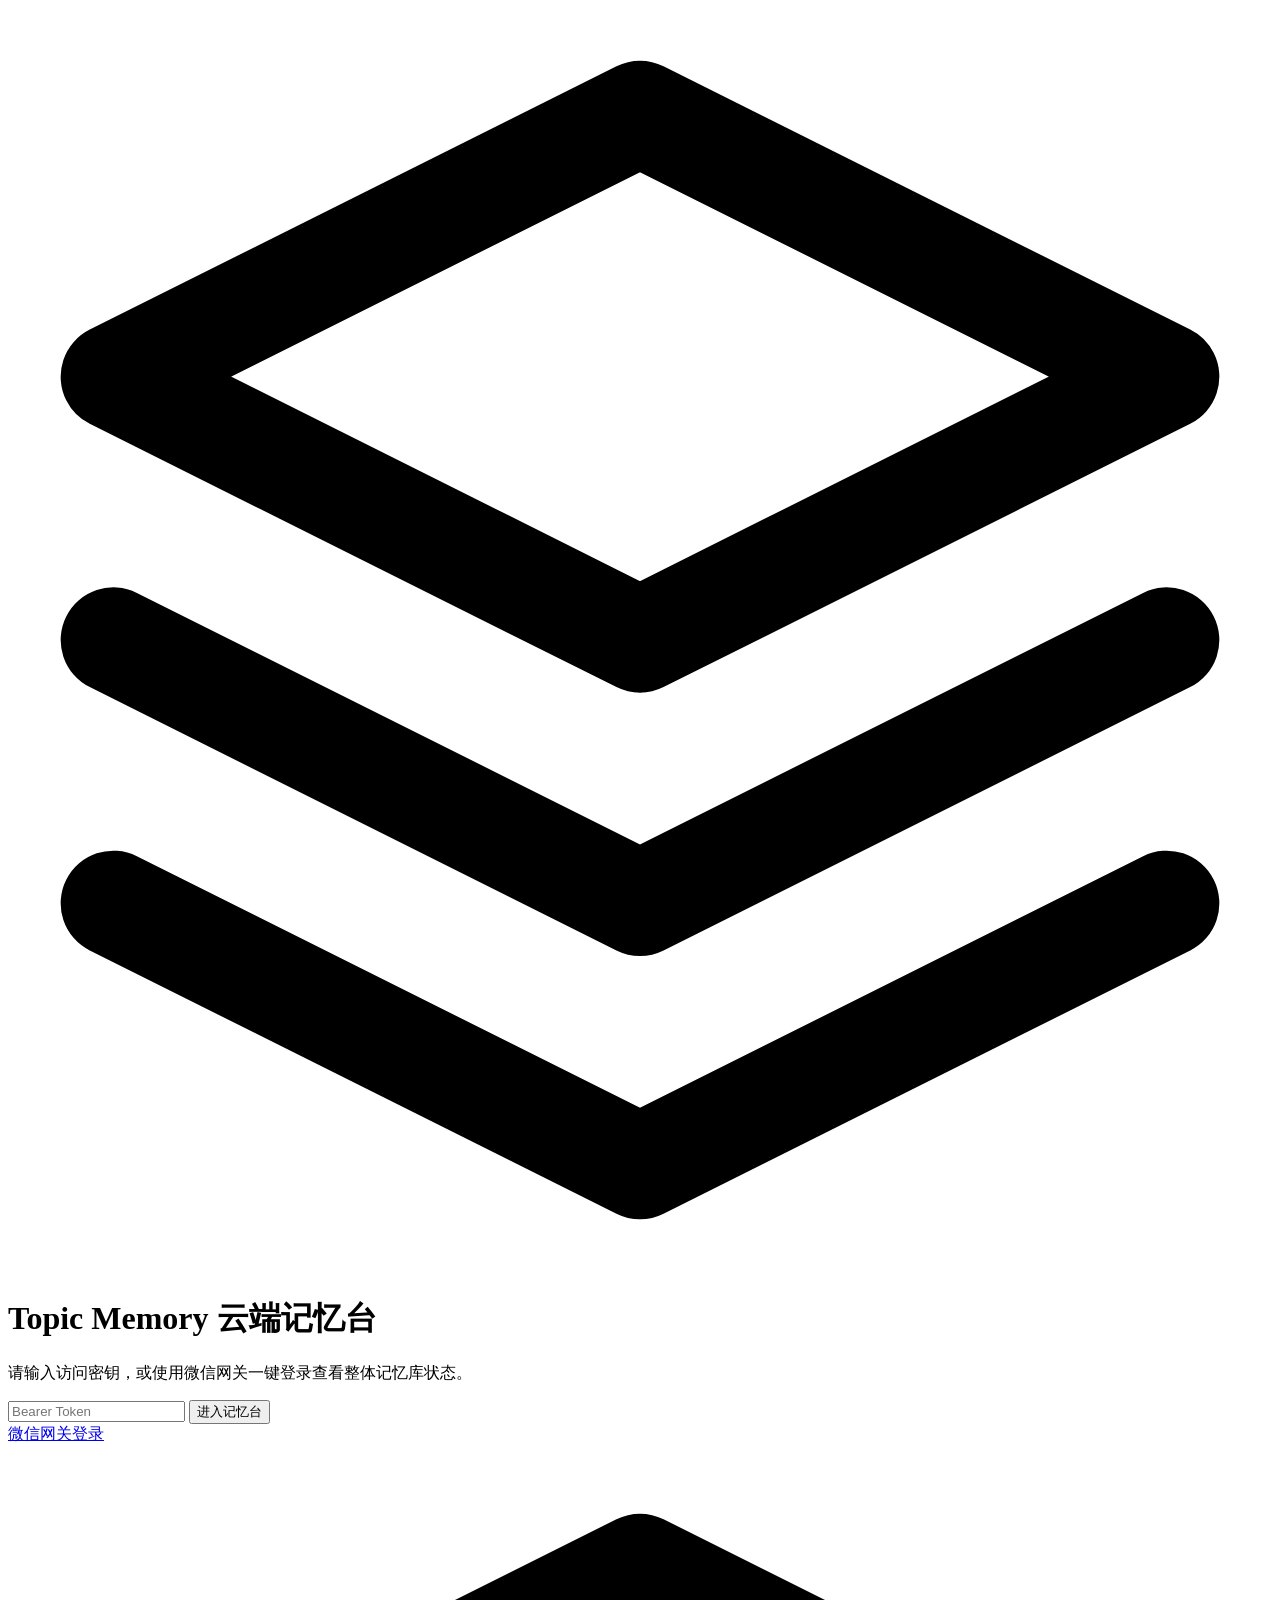
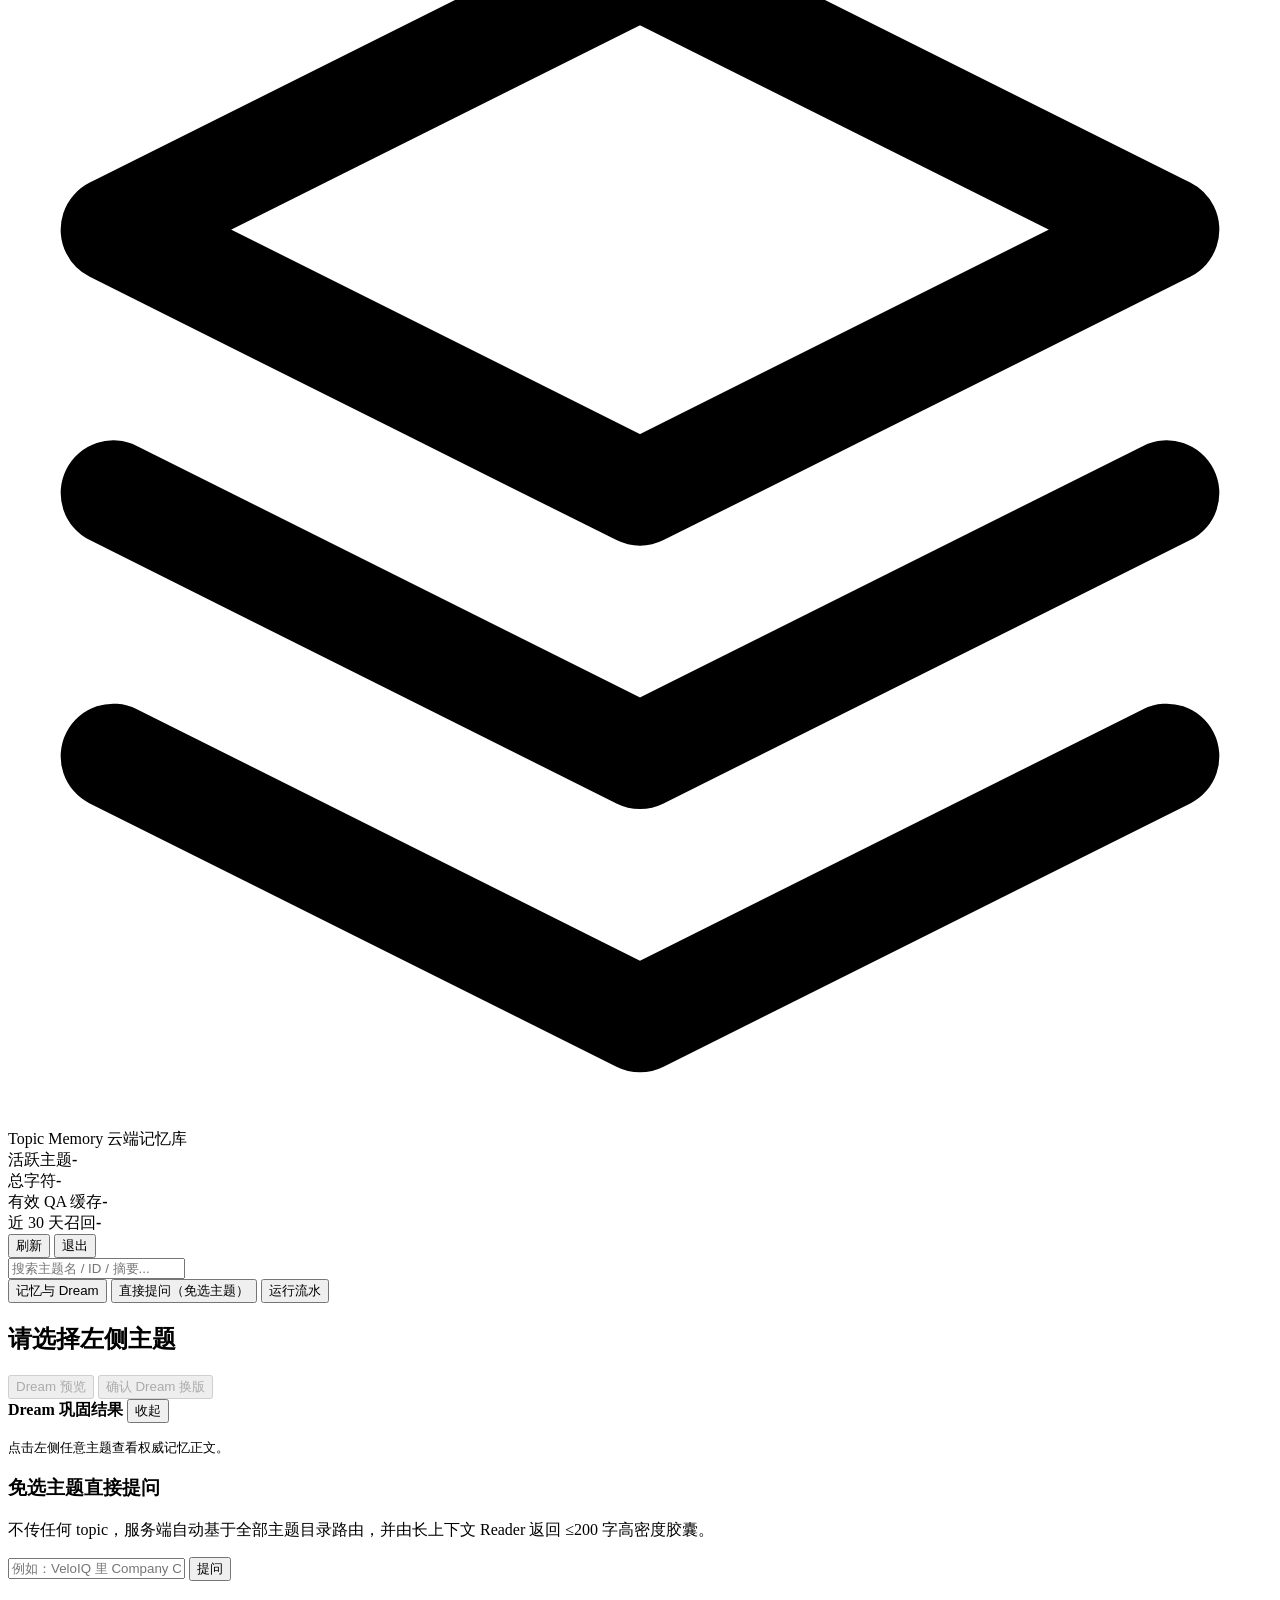
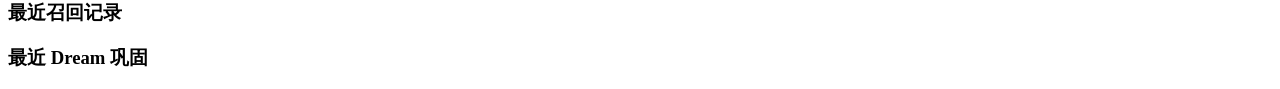
==== src/hermes_topic_memory/studio_assets/index.html @ fbe176b5 "feat: add clean Studio cloud UI and wx-gateway 7-day SSO support" ====
<!doctype html>
<html lang="zh-CN">
<head>
  <meta charset="utf-8" />
  <meta name="viewport" content="width=device-width, initial-scale=1" />
  <title>Topic Memory · 云端记忆台</title>
  <link rel="stylesheet" href="/studio/styles.css" />
</head>
<body>
  <div id="auth-gate" class="auth-gate hidden">
    <div class="auth-card">
      <div class="brand-row">
        <svg class="icon-lg" viewBox="0 0 24 24" fill="none" stroke="currentColor" stroke-width="2" stroke-linecap="round" stroke-linejoin="round"><path d="M12 2L2 7l10 5 10-5-10-5z"/><polyline points="2 17 12 22 22 17"/><polyline points="2 12 12 17 22 12"/></svg>
        <h1>Topic Memory 云端记忆台</h1>
      </div>
      <p class="muted">请输入访问密钥，或使用微信网关一键登录查看整体记忆库状态。</p>
      <form id="token-form" class="token-form">
        <input id="token-input" type="password" placeholder="Bearer Token" autocomplete="off" required />
        <button type="submit" class="btn btn-primary">进入记忆台</button>
      </form>
      <div id="sso-entry-wrap" class="sso-entry hidden">
        <a href="/api/sso/start" class="btn btn-ghost full-width">微信网关登录</a>
      </div>
      <p id="auth-error" class="error-text hidden"></p>
    </div>
  </div>

  <div id="app-shell" class="app-shell hidden">
    <header class="topbar">
      <div class="topbar-left">
        <svg class="icon-md accent" viewBox="0 0 24 24" fill="none" stroke="currentColor" stroke-width="2" stroke-linecap="round" stroke-linejoin="round"><path d="M12 2L2 7l10 5 10-5-10-5z"/><polyline points="2 17 12 22 22 17"/><polyline points="2 12 12 17 22 12"/></svg>
        <span class="brand-title">Topic Memory</span>
        <span class="badge badge-soft">云端记忆库</span>
      </div>
      <div class="stats-strip">
        <div class="stat-pill"><span class="stat-label">活跃主题</span><strong id="stat-topics">-</strong></div>
        <div class="stat-pill"><span class="stat-label">总字符</span><strong id="stat-chars">-</strong></div>
        <div class="stat-pill"><span class="stat-label">有效 QA 缓存</span><strong id="stat-cache">-</strong></div>
        <div class="stat-pill"><span class="stat-label">近 30 天召回</span><strong id="stat-queries">-</strong></div>
      </div>
      <div class="topbar-right">
        <span id="user-badge" class="muted small"></span>
        <button id="btn-refresh" class="btn btn-ghost btn-sm" type="button">刷新</button>
        <button id="btn-logout" class="btn btn-ghost btn-sm" type="button">退出</button>
      </div>
    </header>

    <main class="workspace">
      <aside class="sidebar">
        <div class="sidebar-head">
          <input id="topic-search" type="search" placeholder="搜索主题名 / ID / 摘要..." />
        </div>
        <div id="topic-list" class="topic-list"></div>
      </aside>

      <section class="content">
        <nav class="tabs">
          <button class="tab active" data-tab="topic" type="button">记忆与 Dream</button>
          <button class="tab" data-tab="ask" type="button">直接提问（免选主题）</button>
          <button class="tab" data-tab="logs" type="button">运行流水</button>
        </nav>

        <!-- Tab 1: Topic Detail + Dream -->
        <div id="panel-topic" class="tab-panel">
          <div class="topic-header">
            <div>
              <h2 id="detail-title">请选择左侧主题</h2>
              <p id="detail-summary" class="muted small"></p>
              <div id="detail-meta" class="meta-row"></div>
            </div>
            <div class="action-row">
              <button id="btn-dream-preview" class="btn btn-purple" type="button" disabled>Dream 预览</button>
              <button id="btn-dream-apply" class="btn btn-primary" type="button" disabled>确认 Dream 换版</button>
            </div>
          </div>

          <div id="dream-box" class="dream-box hidden">
            <div class="dream-box-head">
              <strong id="dream-status-title">Dream 巩固结果</strong>
              <button id="btn-dream-close" class="btn btn-ghost btn-xs" type="button">收起</button>
            </div>
            <div id="dream-metrics" class="meta-row"></div>
            <ul id="dream-changes" class="change-list"></ul>
            <pre id="dream-diff" class="code-box diff-box"></pre>
          </div>

          <pre id="detail-body" class="code-box memory-body">点击左侧任意主题查看权威记忆正文。</pre>
        </div>

        <!-- Tab 2: Context-Free Ask -->
        <div id="panel-ask" class="tab-panel hidden">
          <div class="ask-card">
            <h3>免选主题直接提问</h3>
            <p class="muted small">不传任何 topic，服务端自动基于全部主题目录路由，并由长上下文 Reader 返回 ≤200 字高密度胶囊。</p>
            <form id="ask-form" class="ask-form">
              <input id="ask-input" type="text" placeholder="例如：VeloIQ 里 Company Code 是做权限还是业务筛选？" required />
              <button id="btn-ask-submit" type="submit" class="btn btn-primary">提问</button>
            </form>
            <div id="ask-result" class="ask-result hidden">
              <div id="ask-meta" class="meta-row"></div>
              <div id="ask-capsule" class="capsule-box"></div>
            </div>
          </div>
        </div>

        <!-- Tab 3: Recent Recall & Dream Logs -->
        <div id="panel-logs" class="tab-panel hidden">
          <div class="logs-grid">
            <div class="log-col">
              <h3>最近召回记录</h3>
              <div id="log-questions" class="log-list"></div>
            </div>
            <div class="log-col">
              <h3>最近 Dream 巩固</h3>
              <div id="log-dreams" class="log-list"></div>
            </div>
          </div>
        </div>
      </section>
    </main>
  </div>

  <script src="/studio/app.js"></script>
</body>
</html>
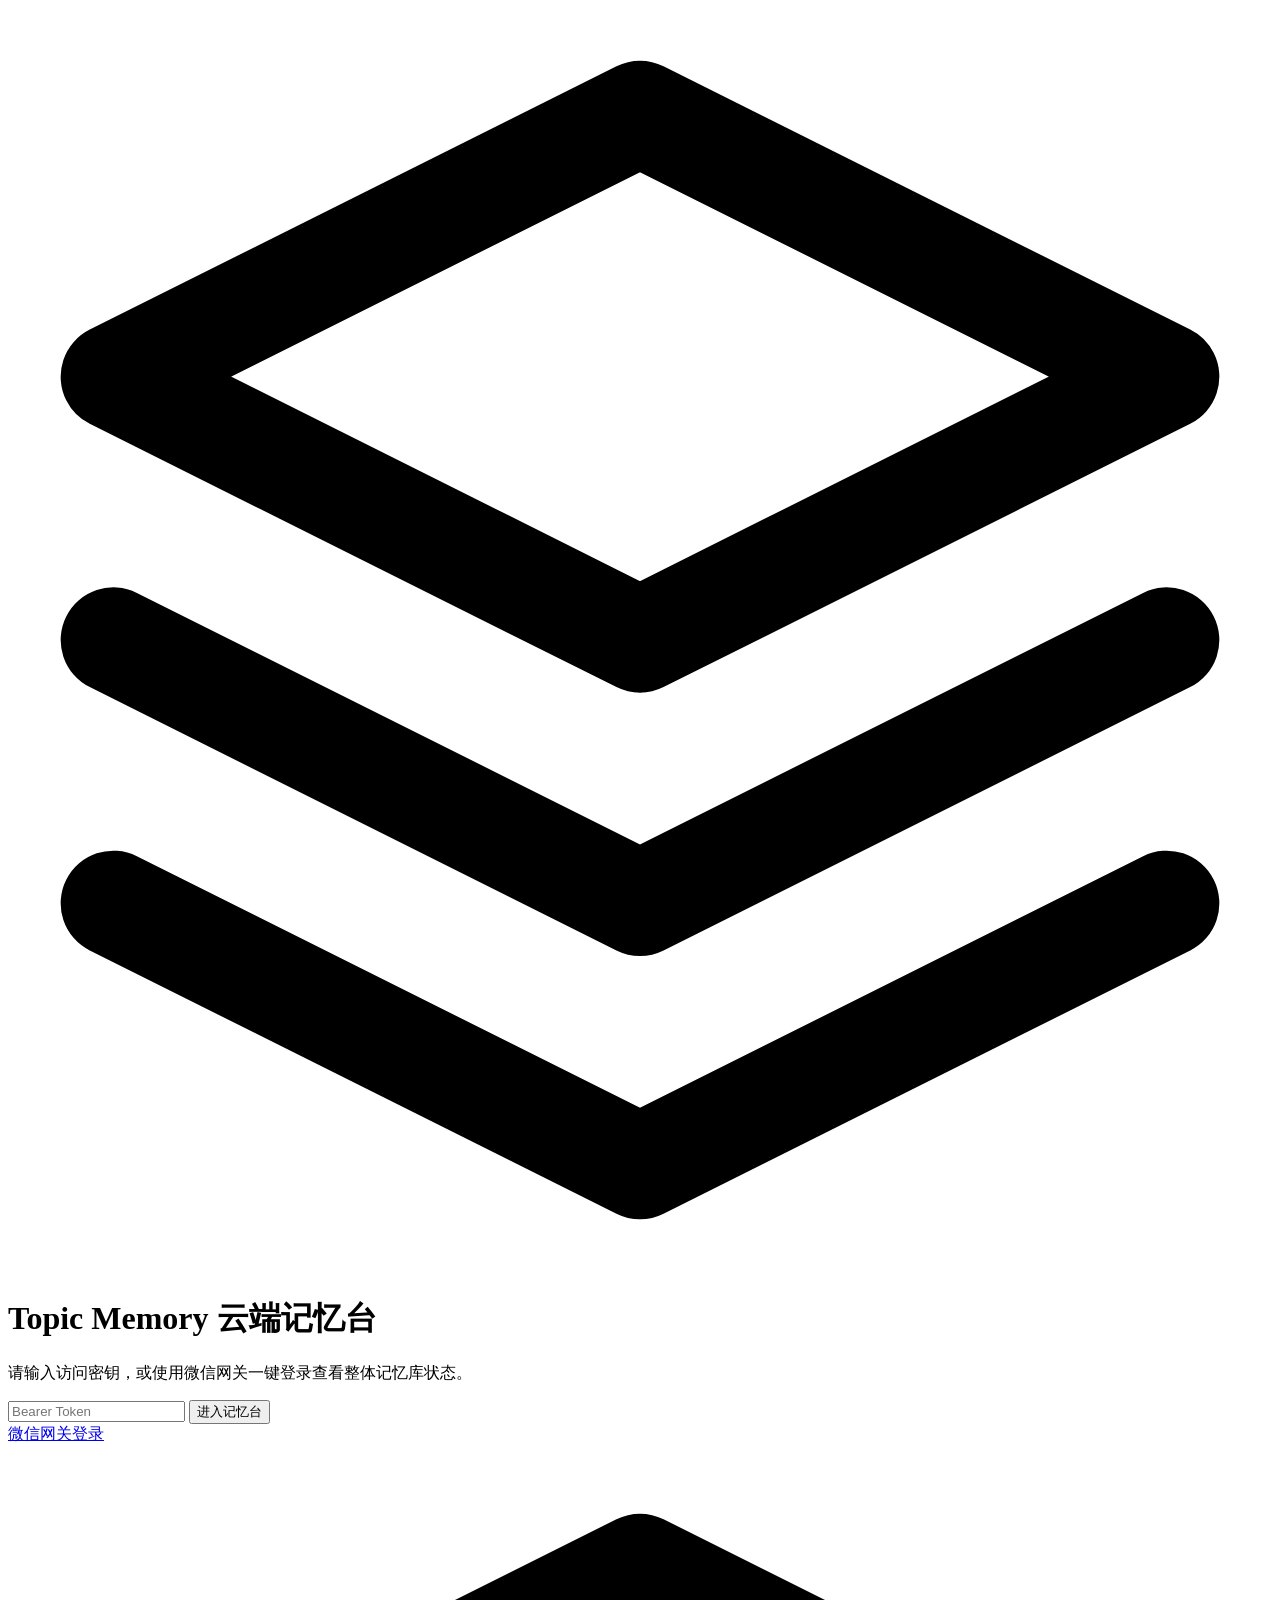
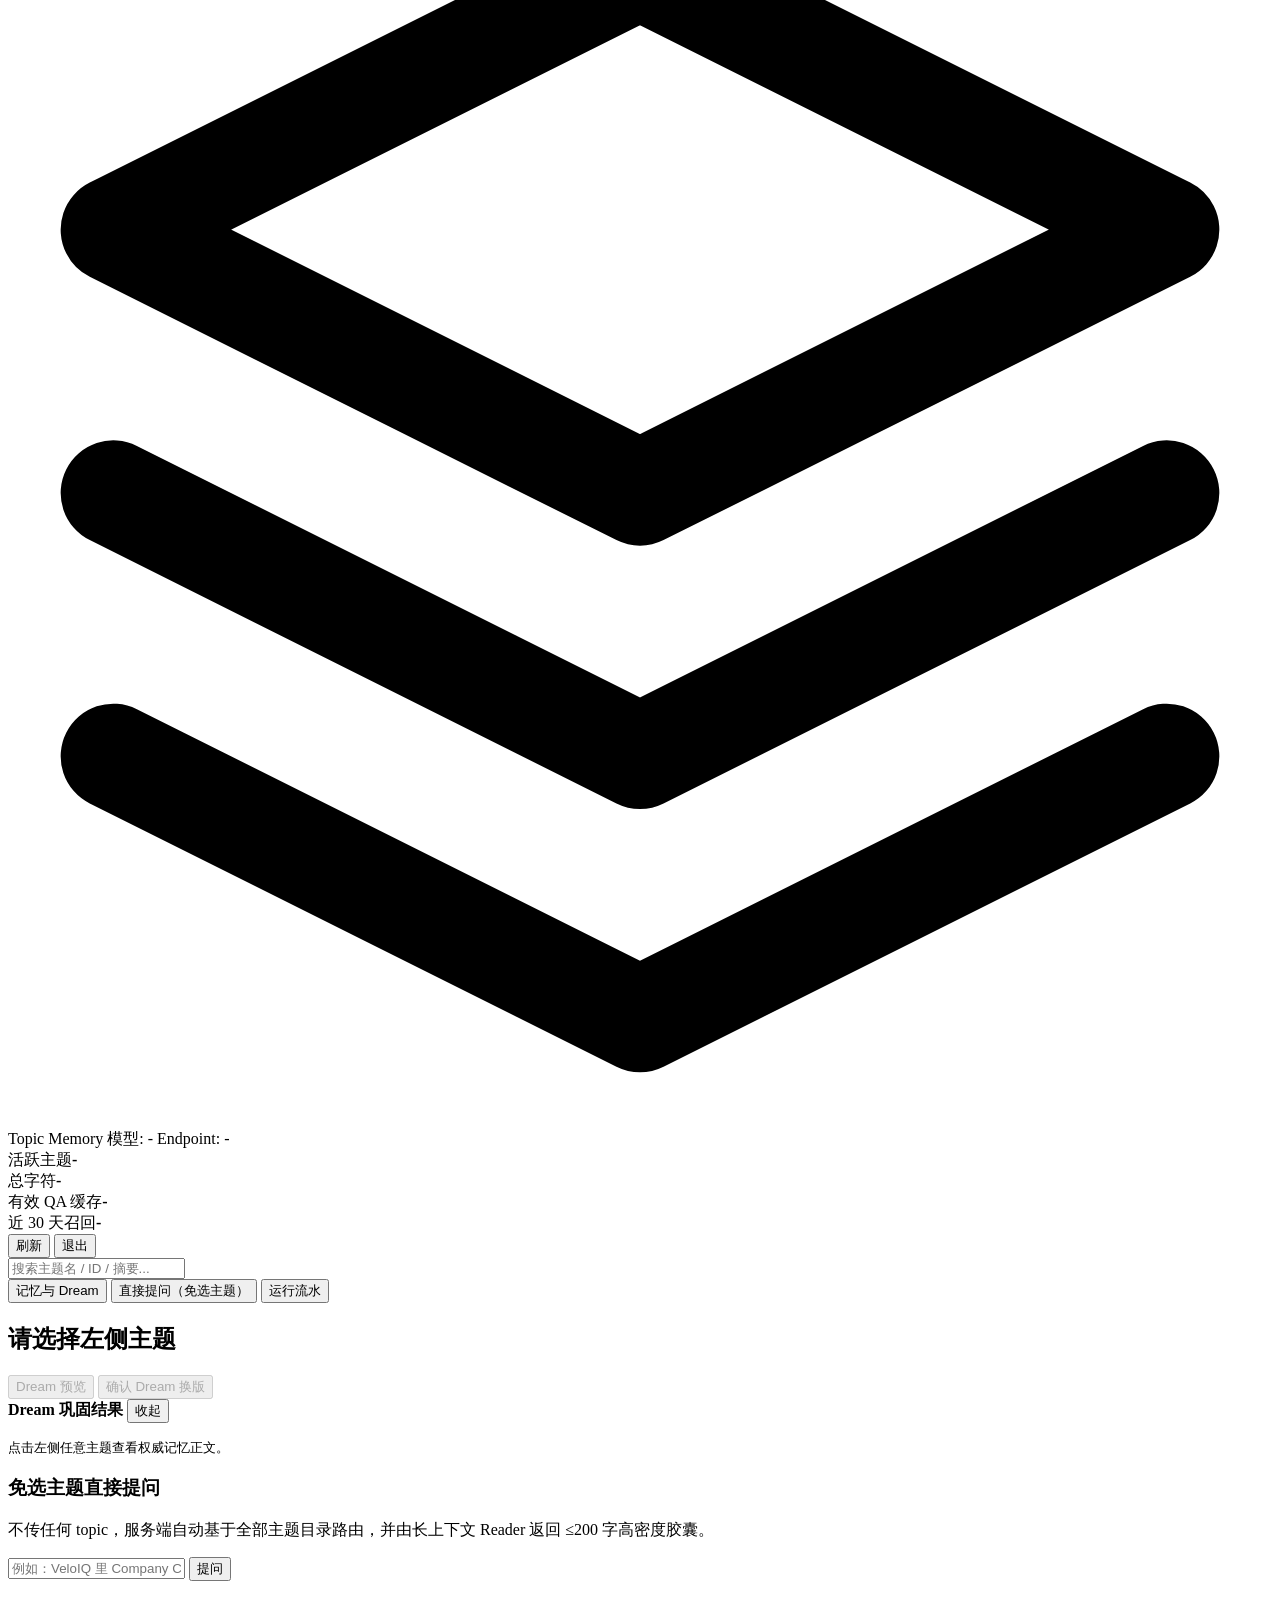
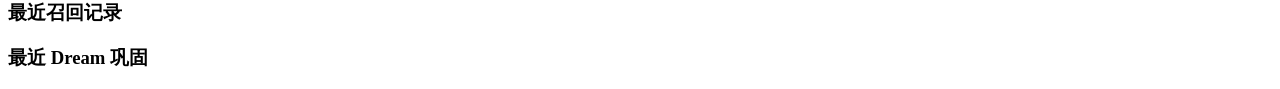
==== commit 23a06edb: "fix: studio logs 400/500 bugs, add /api/runtime model/endpoint display and custom scrollbars" ====
--- a/src/hermes_topic_memory/studio_assets/index.html
+++ b/src/hermes_topic_memory/studio_assets/index.html
@@ -30,7 +30,8 @@
       <div class="topbar-left">
         <svg class="icon-md accent" viewBox="0 0 24 24" fill="none" stroke="currentColor" stroke-width="2" stroke-linecap="round" stroke-linejoin="round"><path d="M12 2L2 7l10 5 10-5-10-5z"/><polyline points="2 17 12 22 22 17"/><polyline points="2 12 12 17 22 12"/></svg>
         <span class="brand-title">Topic Memory</span>
-        <span class="badge badge-soft">云端记忆库</span>
+        <span id="runtime-model-badge" class="badge badge-purple" title="当前 Reader / Dream 模型">模型: -</span>
+        <span id="runtime-endpoint-badge" class="badge badge-gray endpoint-badge" title="模型 Endpoint">Endpoint: -</span>
       </div>
       <div class="stats-strip">
         <div class="stat-pill"><span class="stat-label">活跃主题</span><strong id="stat-topics">-</strong></div>
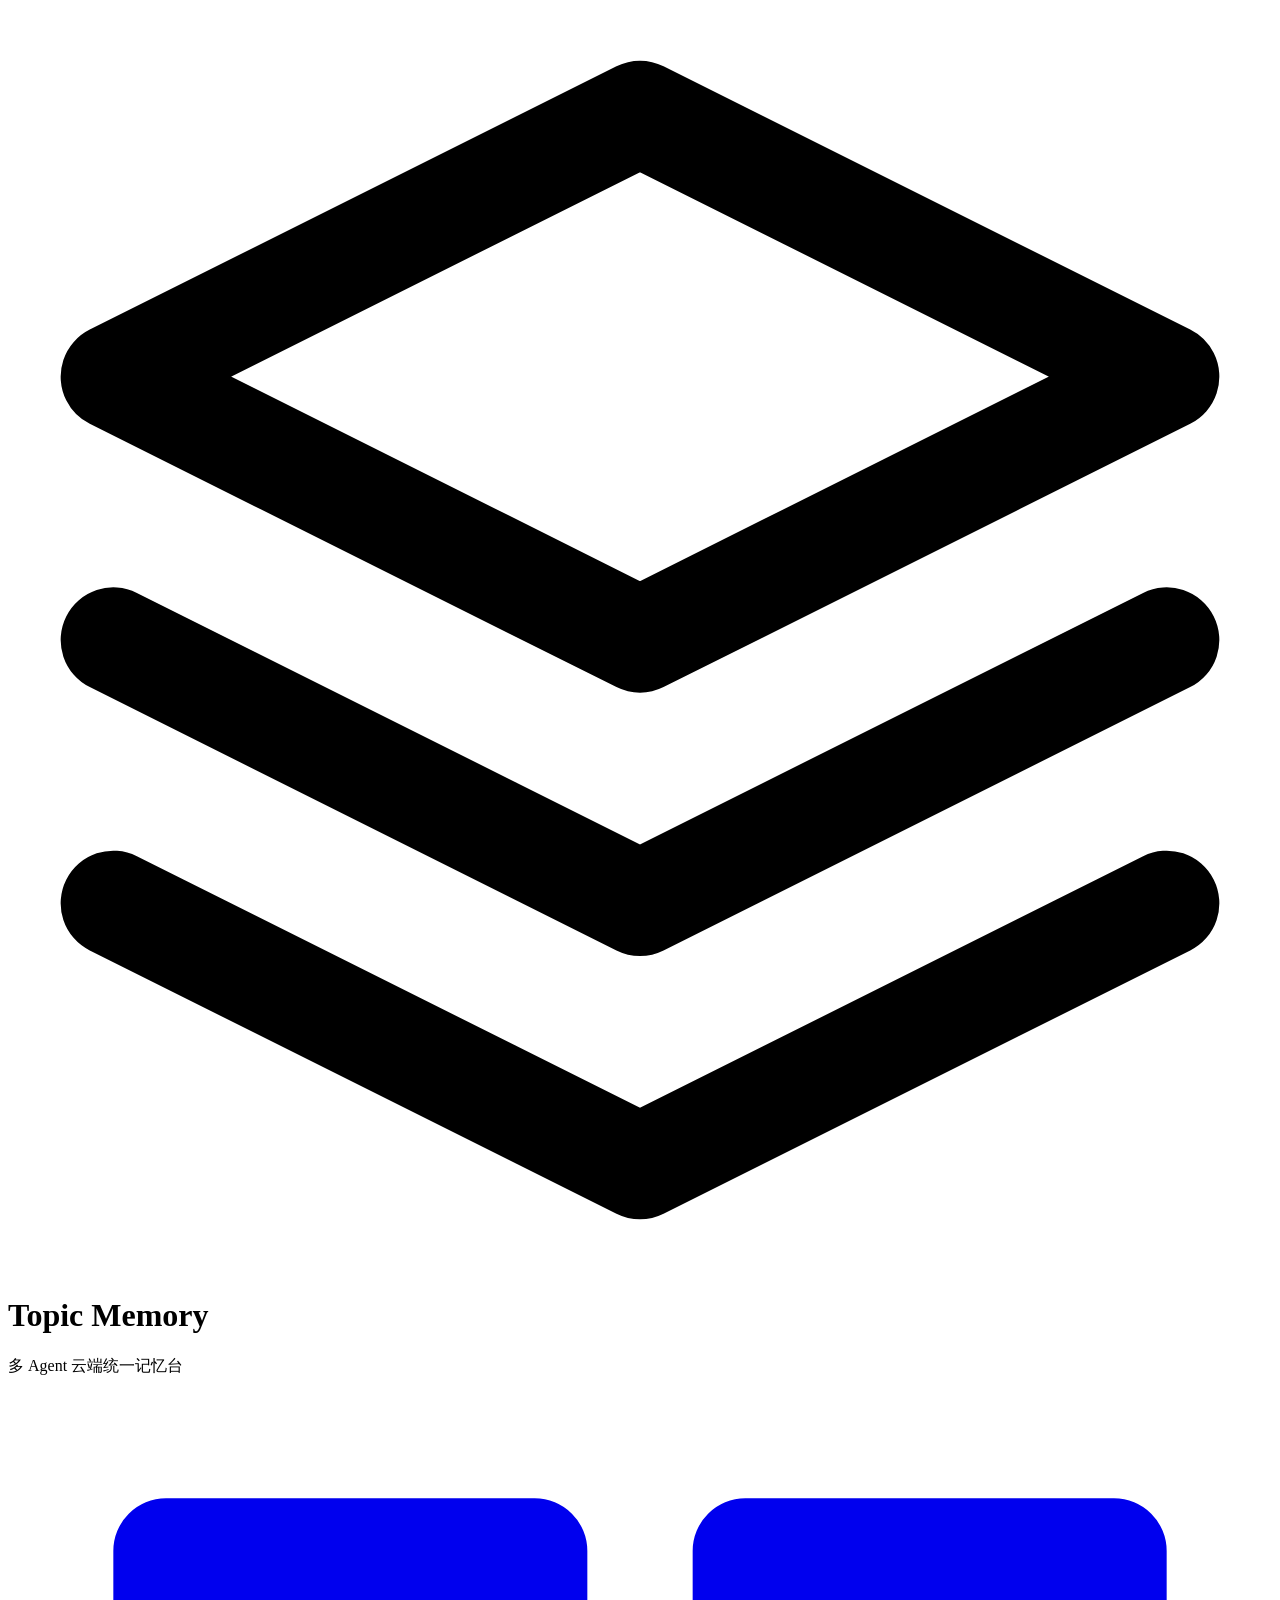
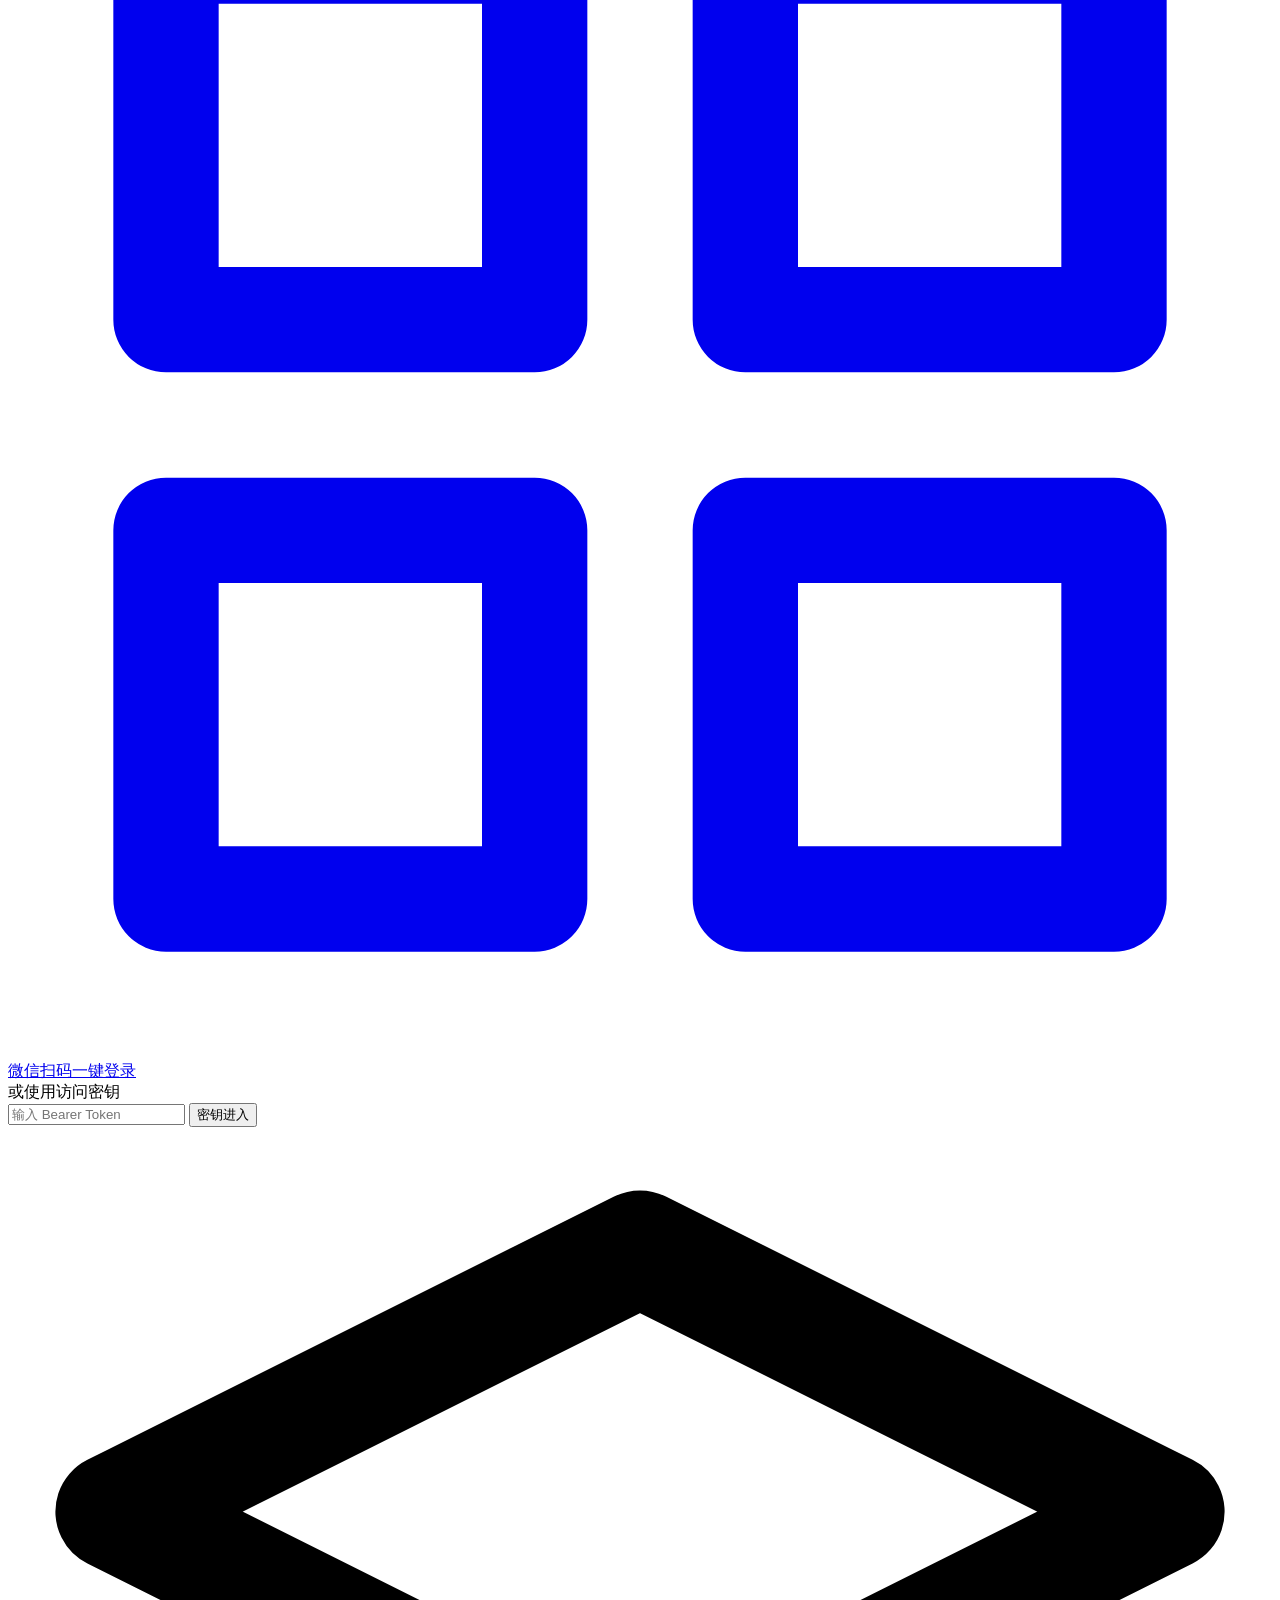
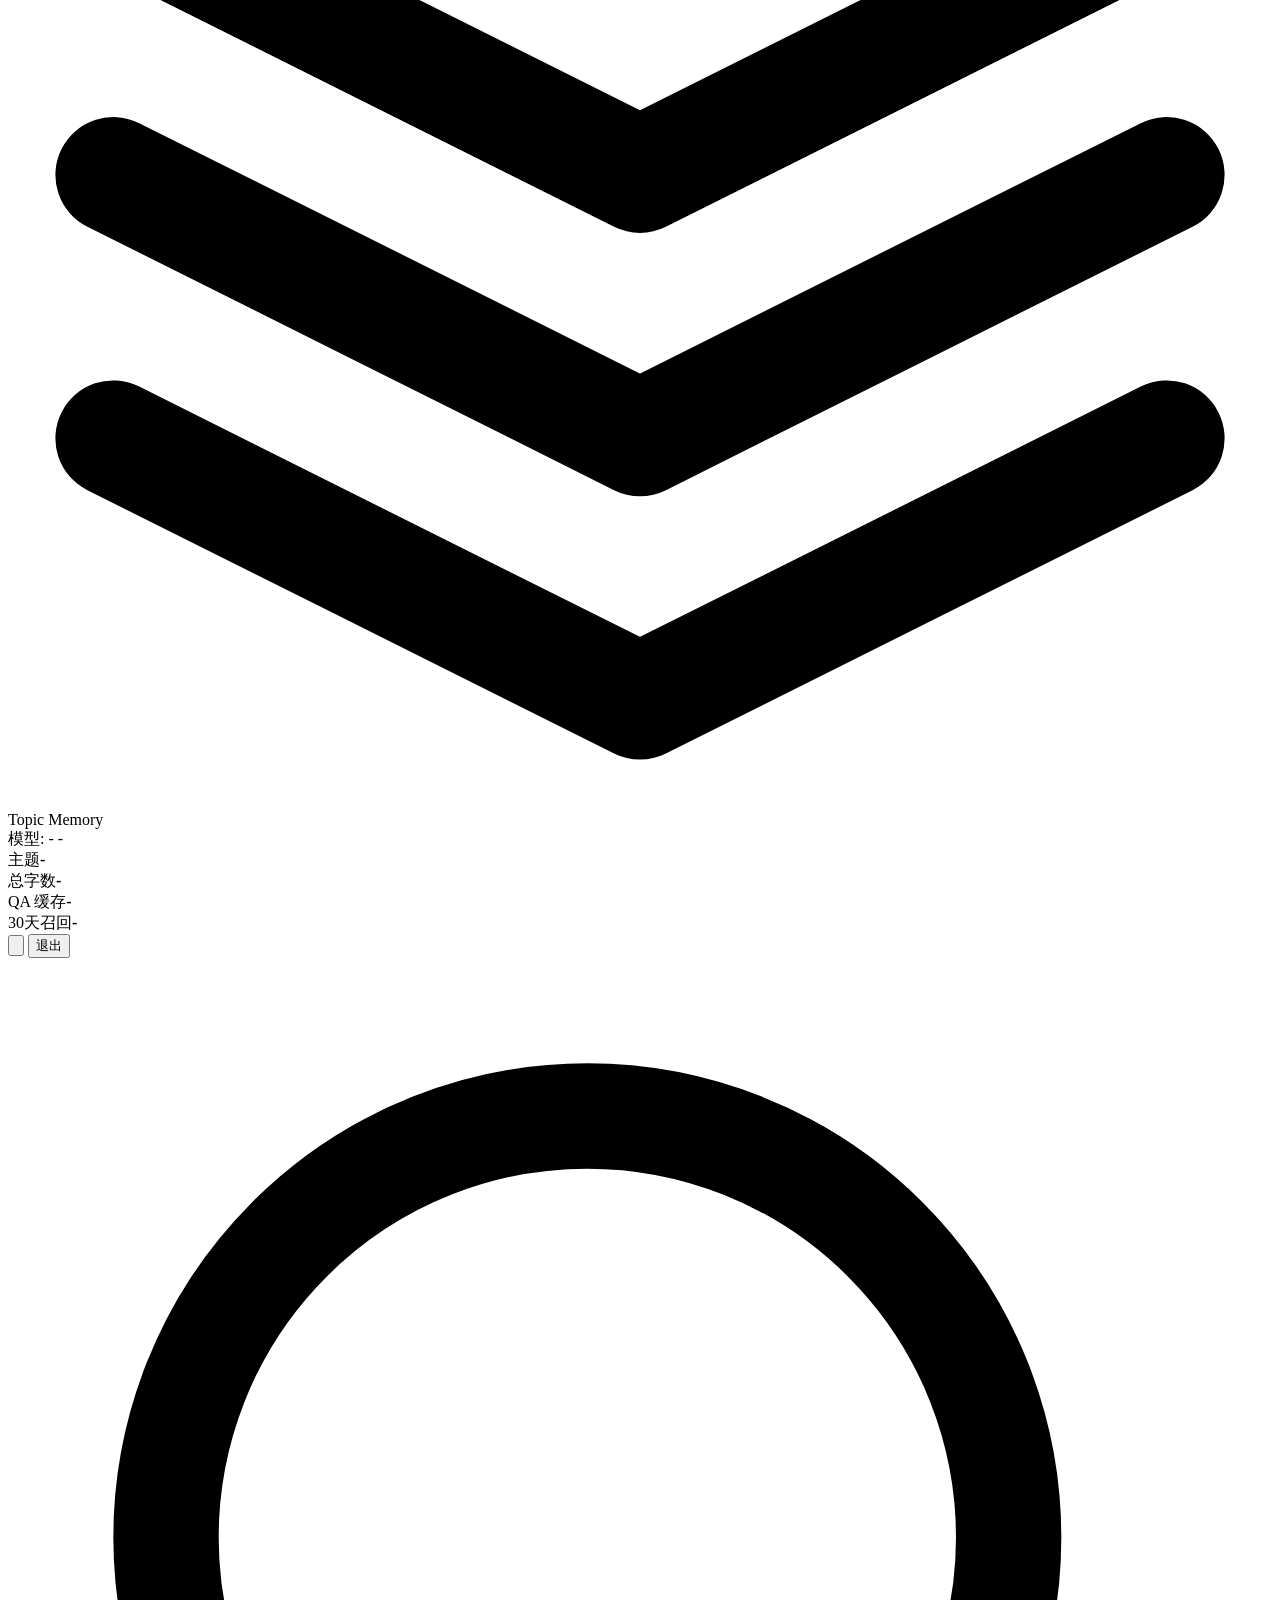
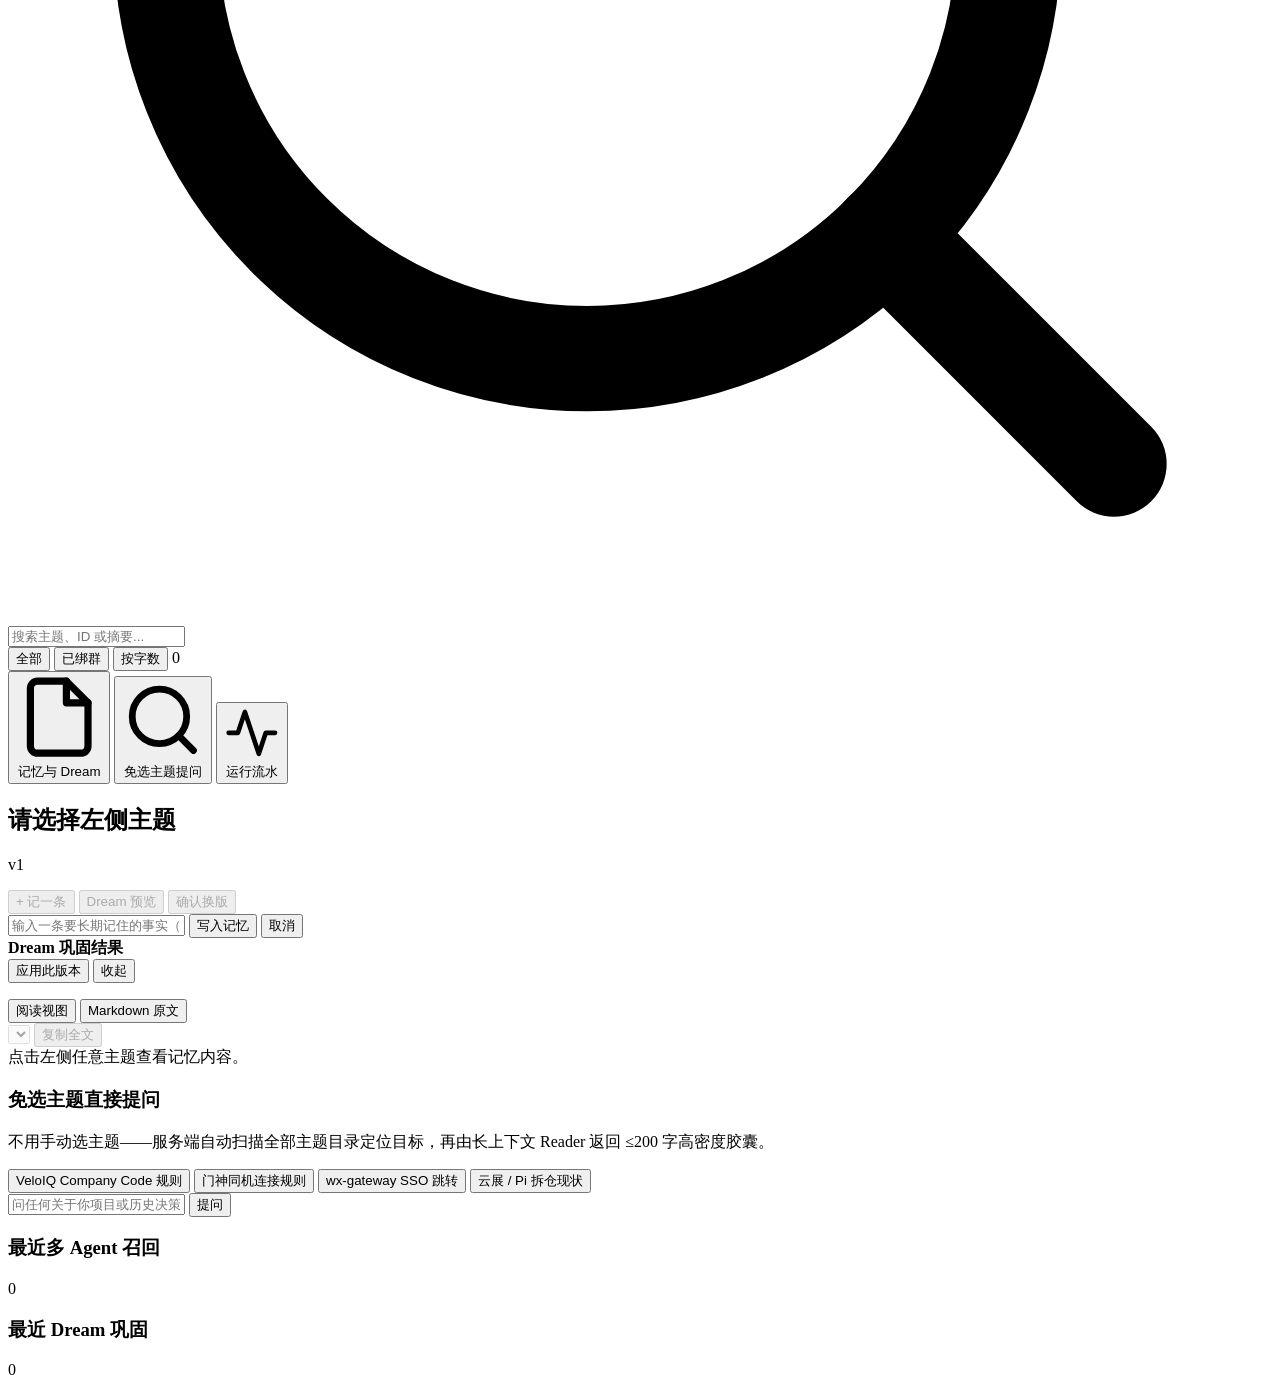
==== commit 748dde44: "feat: upgrade Studio UI with structured Markdown reader, colored Dream diff, quick remember, and fil" ====
--- a/src/hermes_topic_memory/studio_assets/index.html
+++ b/src/hermes_topic_memory/studio_assets/index.html
@@ -10,17 +10,25 @@
   <div id="auth-gate" class="auth-gate hidden">
     <div class="auth-card">
       <div class="brand-row">
-        <svg class="icon-lg" viewBox="0 0 24 24" fill="none" stroke="currentColor" stroke-width="2" stroke-linecap="round" stroke-linejoin="round"><path d="M12 2L2 7l10 5 10-5-10-5z"/><polyline points="2 17 12 22 22 17"/><polyline points="2 12 12 17 22 12"/></svg>
-        <h1>Topic Memory 云端记忆台</h1>
-      </div>
-      <p class="muted">请输入访问密钥，或使用微信网关一键登录查看整体记忆库状态。</p>
+        <div class="brand-mark">
+          <svg class="icon-lg" viewBox="0 0 24 24" fill="none" stroke="currentColor" stroke-width="2" stroke-linecap="round" stroke-linejoin="round"><path d="M12 2L2 7l10 5 10-5-10-5z"/><polyline points="2 17 12 22 22 17"/><polyline points="2 12 12 17 22 12"/></svg>
+        </div>
+        <div>
+          <h1>Topic Memory</h1>
+          <p class="muted small">多 Agent 云端统一记忆台</p>
+        </div>
+      </div>
+      <div id="sso-entry-wrap" class="sso-entry hidden">
+        <a href="/api/sso/start" class="btn btn-primary full-width">
+          <svg class="icon-sm" viewBox="0 0 24 24" fill="none" stroke="currentColor" stroke-width="2" stroke-linecap="round" stroke-linejoin="round"><rect x="3" y="3" width="7" height="7"/><rect x="14" y="3" width="7" height="7"/><rect x="14" y="14" width="7" height="7"/><rect x="3" y="14" width="7" height="7"/></svg>
+          <span>微信扫码一键登录</span>
+        </a>
+        <div class="divider"><span>或使用访问密钥</span></div>
+      </div>
       <form id="token-form" class="token-form">
-        <input id="token-input" type="password" placeholder="Bearer Token" autocomplete="off" required />
-        <button type="submit" class="btn btn-primary">进入记忆台</button>
+        <input id="token-input" type="password" placeholder="输入 Bearer Token" autocomplete="off" required />
+        <button type="submit" class="btn btn-ghost full-width">密钥进入</button>
       </form>
-      <div id="sso-entry-wrap" class="sso-entry hidden">
-        <a href="/api/sso/start" class="btn btn-ghost full-width">微信网关登录</a>
-      </div>
       <p id="auth-error" class="error-text hidden"></p>
     </div>
   </div>
@@ -28,20 +36,26 @@
   <div id="app-shell" class="app-shell hidden">
     <header class="topbar">
       <div class="topbar-left">
-        <svg class="icon-md accent" viewBox="0 0 24 24" fill="none" stroke="currentColor" stroke-width="2" stroke-linecap="round" stroke-linejoin="round"><path d="M12 2L2 7l10 5 10-5-10-5z"/><polyline points="2 17 12 22 22 17"/><polyline points="2 12 12 17 22 12"/></svg>
+        <div class="brand-mark-sm">
+          <svg class="icon-sm" viewBox="0 0 24 24" fill="none" stroke="currentColor" stroke-width="2.2" stroke-linecap="round" stroke-linejoin="round"><path d="M12 2L2 7l10 5 10-5-10-5z"/><polyline points="2 17 12 22 22 17"/><polyline points="2 12 12 17 22 12"/></svg>
+        </div>
         <span class="brand-title">Topic Memory</span>
-        <span id="runtime-model-badge" class="badge badge-purple" title="当前 Reader / Dream 模型">模型: -</span>
-        <span id="runtime-endpoint-badge" class="badge badge-gray endpoint-badge" title="模型 Endpoint">Endpoint: -</span>
+        <div class="runtime-pills">
+          <span id="runtime-model-badge" class="pill pill-purple" title="当前 Reader / Dream 模型">模型: -</span>
+          <span id="runtime-endpoint-badge" class="pill pill-mono endpoint-badge" title="模型 Endpoint">-</span>
+        </div>
       </div>
       <div class="stats-strip">
-        <div class="stat-pill"><span class="stat-label">活跃主题</span><strong id="stat-topics">-</strong></div>
-        <div class="stat-pill"><span class="stat-label">总字符</span><strong id="stat-chars">-</strong></div>
-        <div class="stat-pill"><span class="stat-label">有效 QA 缓存</span><strong id="stat-cache">-</strong></div>
-        <div class="stat-pill"><span class="stat-label">近 30 天召回</span><strong id="stat-queries">-</strong></div>
+        <div class="stat-pill"><span class="stat-label">主题</span><strong id="stat-topics">-</strong></div>
+        <div class="stat-pill"><span class="stat-label">总字数</span><strong id="stat-chars">-</strong></div>
+        <div class="stat-pill"><span class="stat-label">QA 缓存</span><strong id="stat-cache">-</strong></div>
+        <div class="stat-pill"><span class="stat-label">30天召回</span><strong id="stat-queries">-</strong></div>
       </div>
       <div class="topbar-right">
-        <span id="user-badge" class="muted small"></span>
-        <button id="btn-refresh" class="btn btn-ghost btn-sm" type="button">刷新</button>
+        <span id="user-badge" class="pill pill-green"></span>
+        <button id="btn-refresh" class="btn btn-icon" type="button" title="刷新全部数据">
+          <svg class="icon-sm" viewBox="0 0 24 24" fill="none" stroke="currentColor" stroke-width="2" stroke-linecap="round" stroke-linejoin="round"><polyline points="23 4 23 10 17 10"/><polyline points="1 20 1 14 7 14"/><path d="M3.51 9a9 9 0 0 1 14.85-3.36L23 10M1 14l4.64 4.36A9 9 0 0 0 20.49 15"/></svg>
+        </button>
         <button id="btn-logout" class="btn btn-ghost btn-sm" type="button">退出</button>
       </div>
     </header>
@@ -49,70 +63,133 @@
     <main class="workspace">
       <aside class="sidebar">
         <div class="sidebar-head">
-          <input id="topic-search" type="search" placeholder="搜索主题名 / ID / 摘要..." />
+          <div class="search-wrap">
+            <svg class="search-icon" viewBox="0 0 24 24" fill="none" stroke="currentColor" stroke-width="2" stroke-linecap="round" stroke-linejoin="round"><circle cx="11" cy="11" r="8"/><line x1="21" y1="21" x2="16.65" y2="16.65"/></svg>
+            <input id="topic-search" type="search" placeholder="搜索主题、ID 或摘要..." />
+          </div>
+          <div class="filter-bar">
+            <button class="filter-chip active" data-filter="all" type="button">全部</button>
+            <button class="filter-chip" data-filter="bound" type="button">已绑群</button>
+            <button class="filter-chip" data-filter="largest" type="button">按字数</button>
+            <span id="sidebar-count" class="sidebar-count">0</span>
+          </div>
         </div>
         <div id="topic-list" class="topic-list"></div>
       </aside>
 
       <section class="content">
         <nav class="tabs">
-          <button class="tab active" data-tab="topic" type="button">记忆与 Dream</button>
-          <button class="tab" data-tab="ask" type="button">直接提问（免选主题）</button>
-          <button class="tab" data-tab="logs" type="button">运行流水</button>
+          <button class="tab active" data-tab="topic" type="button">
+            <svg class="icon-xs" viewBox="0 0 24 24" fill="none" stroke="currentColor" stroke-width="2" stroke-linecap="round" stroke-linejoin="round"><path d="M14 2H6a2 2 0 0 0-2 2v16a2 2 0 0 0 2 2h12a2 2 0 0 0 2-2V8z"/><polyline points="14 2 14 8 20 8"/></svg>
+            <span>记忆与 Dream</span>
+          </button>
+          <button class="tab" data-tab="ask" type="button">
+            <svg class="icon-xs" viewBox="0 0 24 24" fill="none" stroke="currentColor" stroke-width="2" stroke-linecap="round" stroke-linejoin="round"><circle cx="11" cy="11" r="8"/><line x1="21" y1="21" x2="16.65" y2="16.65"/></svg>
+            <span>免选主题提问</span>
+          </button>
+          <button class="tab" data-tab="logs" type="button">
+            <svg class="icon-xs" viewBox="0 0 24 24" fill="none" stroke="currentColor" stroke-width="2" stroke-linecap="round" stroke-linejoin="round"><polyline points="22 12 18 12 15 21 9 3 6 12 2 12"/></svg>
+            <span>运行流水</span>
+          </button>
         </nav>
 
-        <!-- Tab 1: Topic Detail + Dream -->
+        <!-- Tab 1: Topic Detail + Remember + Dream -->
         <div id="panel-topic" class="tab-panel">
           <div class="topic-header">
-            <div>
-              <h2 id="detail-title">请选择左侧主题</h2>
+            <div class="topic-header-info">
+              <div class="title-line">
+                <h2 id="detail-title">请选择左侧主题</h2>
+                <span id="detail-version-pill" class="pill pill-blue hidden">v1</span>
+              </div>
               <p id="detail-summary" class="muted small"></p>
               <div id="detail-meta" class="meta-row"></div>
             </div>
             <div class="action-row">
-              <button id="btn-dream-preview" class="btn btn-purple" type="button" disabled>Dream 预览</button>
-              <button id="btn-dream-apply" class="btn btn-primary" type="button" disabled>确认 Dream 换版</button>
-            </div>
-          </div>
-
+              <button id="btn-toggle-remember" class="btn btn-ghost btn-sm" type="button" disabled>+ 记一条</button>
+              <button id="btn-dream-preview" class="btn btn-purple btn-sm" type="button" disabled>Dream 预览</button>
+              <button id="btn-dream-apply" class="btn btn-primary btn-sm" type="button" disabled>确认换版</button>
+            </div>
+          </div>
+
+          <!-- Inline Quick Remember Composer -->
+          <form id="remember-drawer" class="remember-drawer hidden">
+            <input id="remember-input" type="text" placeholder="输入一条要长期记住的事实（将自动追加并生成新版本）..." required />
+            <button id="btn-remember-submit" type="submit" class="btn btn-primary btn-sm">写入记忆</button>
+            <button id="btn-remember-cancel" type="button" class="btn btn-ghost btn-sm">取消</button>
+          </form>
+
+          <!-- Dream Preview / Result Card -->
           <div id="dream-box" class="dream-box hidden">
             <div class="dream-box-head">
-              <strong id="dream-status-title">Dream 巩固结果</strong>
-              <button id="btn-dream-close" class="btn btn-ghost btn-xs" type="button">收起</button>
+              <div class="dream-title-wrap">
+                <span id="dream-spinner" class="spinner hidden"></span>
+                <strong id="dream-status-title">Dream 巩固结果</strong>
+              </div>
+              <div class="dream-head-actions">
+                <button id="btn-dream-commit-inline" class="btn btn-primary btn-xs hidden" type="button">应用此版本</button>
+                <button id="btn-dream-close" class="btn btn-ghost btn-xs" type="button">收起</button>
+              </div>
             </div>
             <div id="dream-metrics" class="meta-row"></div>
+            <div id="dream-bar-wrap" class="dream-bar-wrap hidden">
+              <div id="dream-bar-fill" class="dream-bar-fill"></div>
+            </div>
             <ul id="dream-changes" class="change-list"></ul>
-            <pre id="dream-diff" class="code-box diff-box"></pre>
-          </div>
-
-          <pre id="detail-body" class="code-box memory-body">点击左侧任意主题查看权威记忆正文。</pre>
+            <div id="dream-diff" class="diff-view"></div>
+          </div>
+
+          <!-- Reader Toolbar -->
+          <div class="reader-toolbar">
+            <div class="segmented">
+              <button id="btn-view-pretty" class="seg-btn active" type="button">阅读视图</button>
+              <button id="btn-view-raw" class="seg-btn" type="button">Markdown 原文</button>
+            </div>
+            <div class="toolbar-right">
+              <select id="version-select" class="version-select" title="查看历史版本" disabled></select>
+              <button id="btn-copy-body" class="btn btn-ghost btn-xs" type="button" disabled>复制全文</button>
+            </div>
+          </div>
+
+          <div id="detail-pretty" class="pretty-body">点击左侧任意主题查看记忆内容。</div>
+          <pre id="detail-raw" class="code-box memory-body hidden"></pre>
         </div>
 
         <!-- Tab 2: Context-Free Ask -->
         <div id="panel-ask" class="tab-panel hidden">
           <div class="ask-card">
-            <h3>免选主题直接提问</h3>
-            <p class="muted small">不传任何 topic，服务端自动基于全部主题目录路由，并由长上下文 Reader 返回 ≤200 字高密度胶囊。</p>
+            <div class="ask-head">
+              <h3>免选主题直接提问</h3>
+              <p class="muted small">不用手动选主题——服务端自动扫描全部主题目录定位目标，再由长上下文 Reader 返回 ≤200 字高密度胶囊。</p>
+            </div>
+            <div class="starter-row" id="starter-row">
+              <button class="starter-chip" type="button" data-q="VeloIQ 里 Company Code 是用来做权限控制还是业务筛选的？">VeloIQ Company Code 规则</button>
+              <button class="starter-chip" type="button" data-q="门神 (menshen-ui) 在同机连接时优先用什么方式？">门神同机连接规则</button>
+              <button class="starter-chip" type="button" data-q="wx-gateway 微信网关打开接入方网站时怎么跳 SSO？">wx-gateway SSO 跳转</button>
+              <button class="starter-chip" type="button" data-q="云展 / Pi 项目的仓库拆分和现状是什么？">云展 / Pi 拆仓现状</button>
+            </div>
             <form id="ask-form" class="ask-form">
-              <input id="ask-input" type="text" placeholder="例如：VeloIQ 里 Company Code 是做权限还是业务筛选？" required />
+              <input id="ask-input" type="text" placeholder="问任何关于你项目或历史决策的问题..." required />
               <button id="btn-ask-submit" type="submit" class="btn btn-primary">提问</button>
             </form>
-            <div id="ask-result" class="ask-result hidden">
-              <div id="ask-meta" class="meta-row"></div>
-              <div id="ask-capsule" class="capsule-box"></div>
-            </div>
-          </div>
-        </div>
-
-        <!-- Tab 3: Recent Recall & Dream Logs -->
+          </div>
+          <div id="ask-thread" class="ask-thread"></div>
+        </div>
+
+        <!-- Tab 3: Activity Logs -->
         <div id="panel-logs" class="tab-panel hidden">
           <div class="logs-grid">
             <div class="log-col">
-              <h3>最近召回记录</h3>
+              <div class="log-col-head">
+                <h3>最近多 Agent 召回</h3>
+                <span id="log-q-count" class="pill pill-gray">0</span>
+              </div>
               <div id="log-questions" class="log-list"></div>
             </div>
             <div class="log-col">
-              <h3>最近 Dream 巩固</h3>
+              <div class="log-col-head">
+                <h3>最近 Dream 巩固</h3>
+                <span id="log-d-count" class="pill pill-purple">0</span>
+              </div>
               <div id="log-dreams" class="log-list"></div>
             </div>
           </div>
@@ -121,6 +198,7 @@
     </main>
   </div>
 
+  <div id="toast" class="toast hidden"></div>
   <script src="/studio/app.js"></script>
 </body>
 </html>
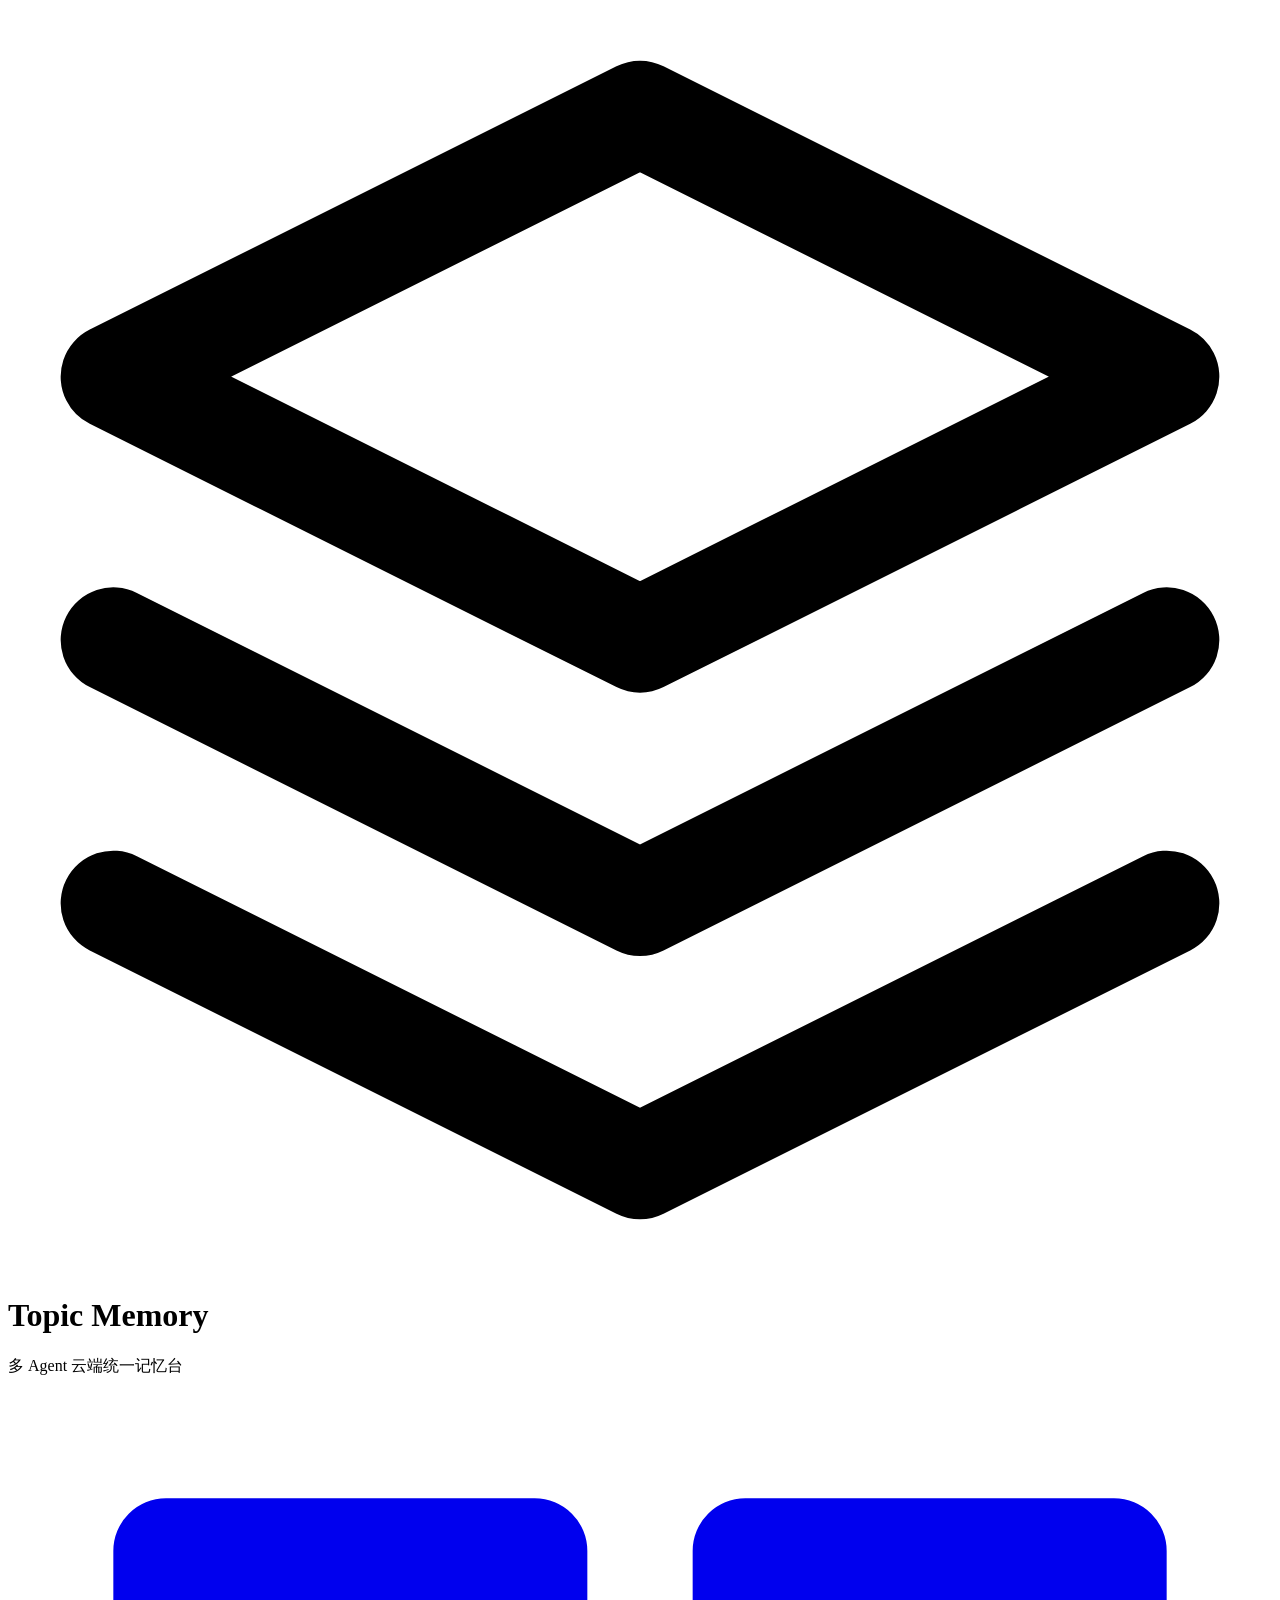
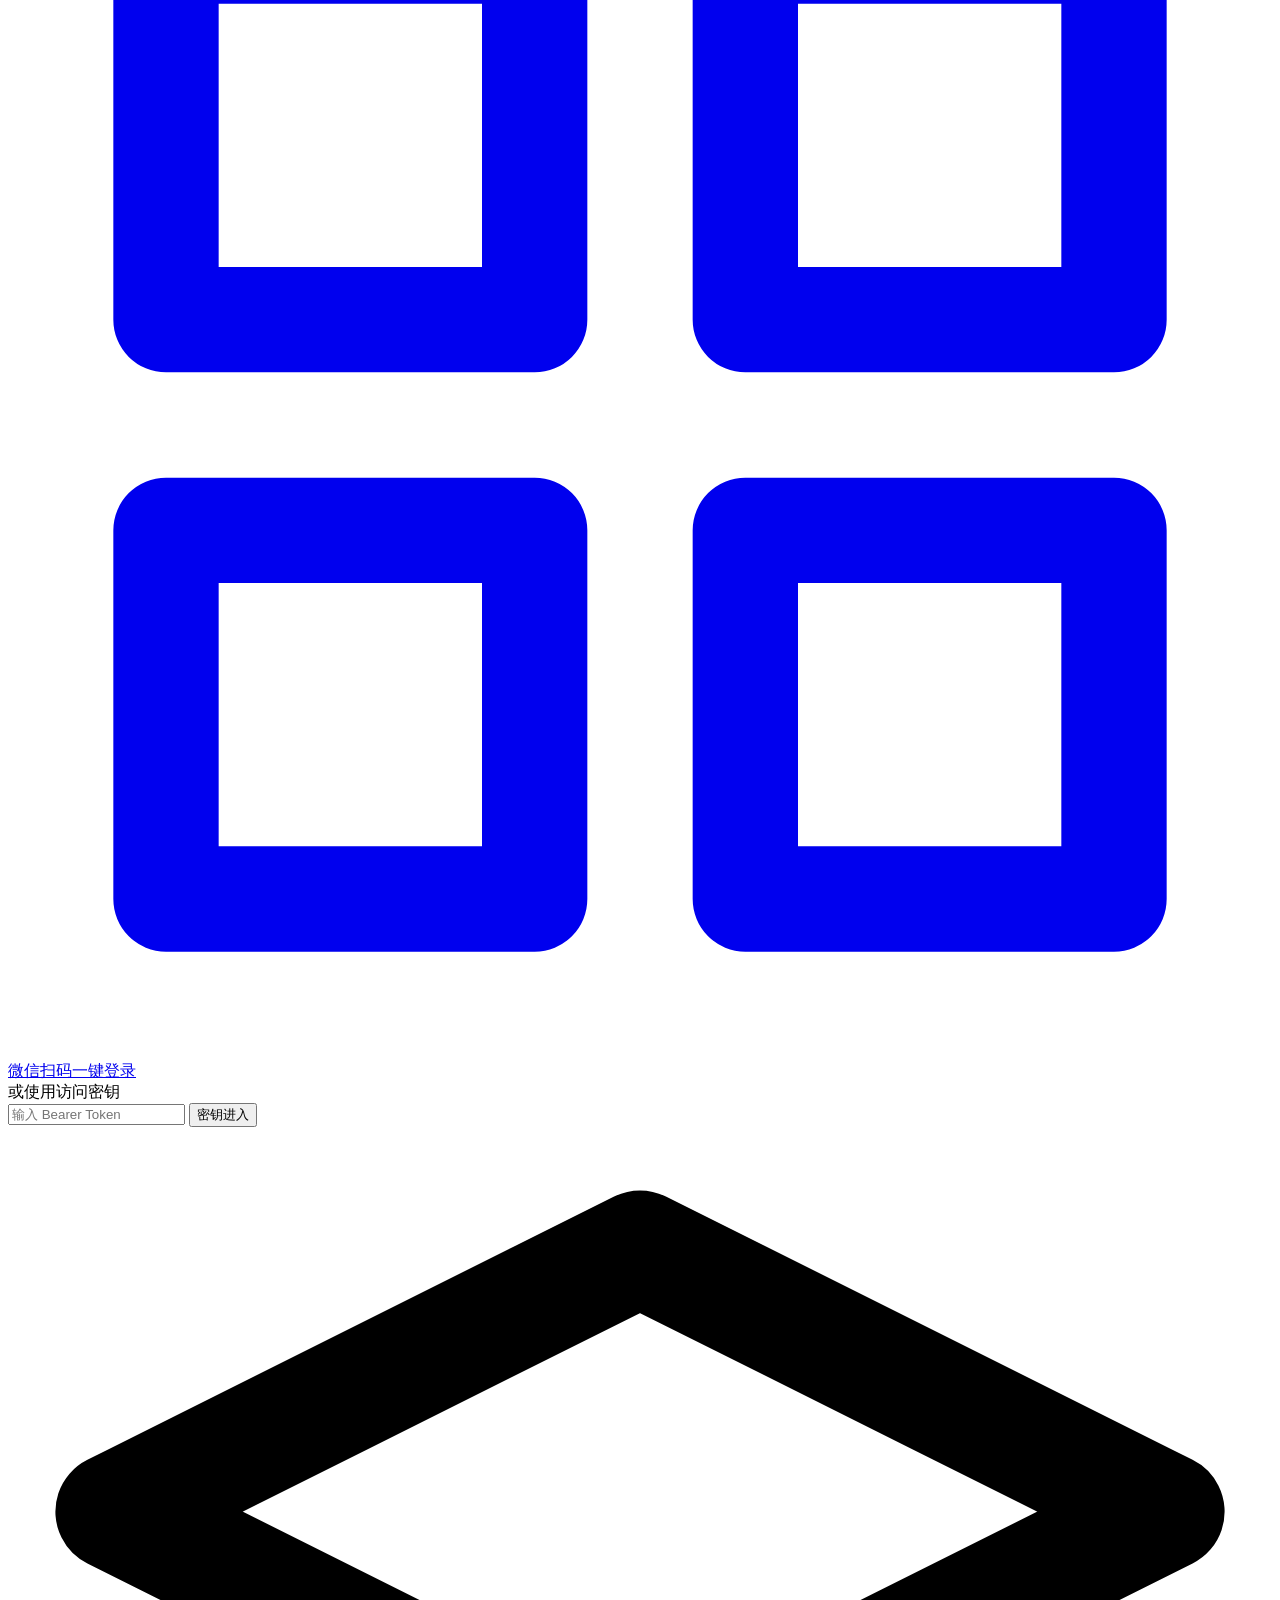
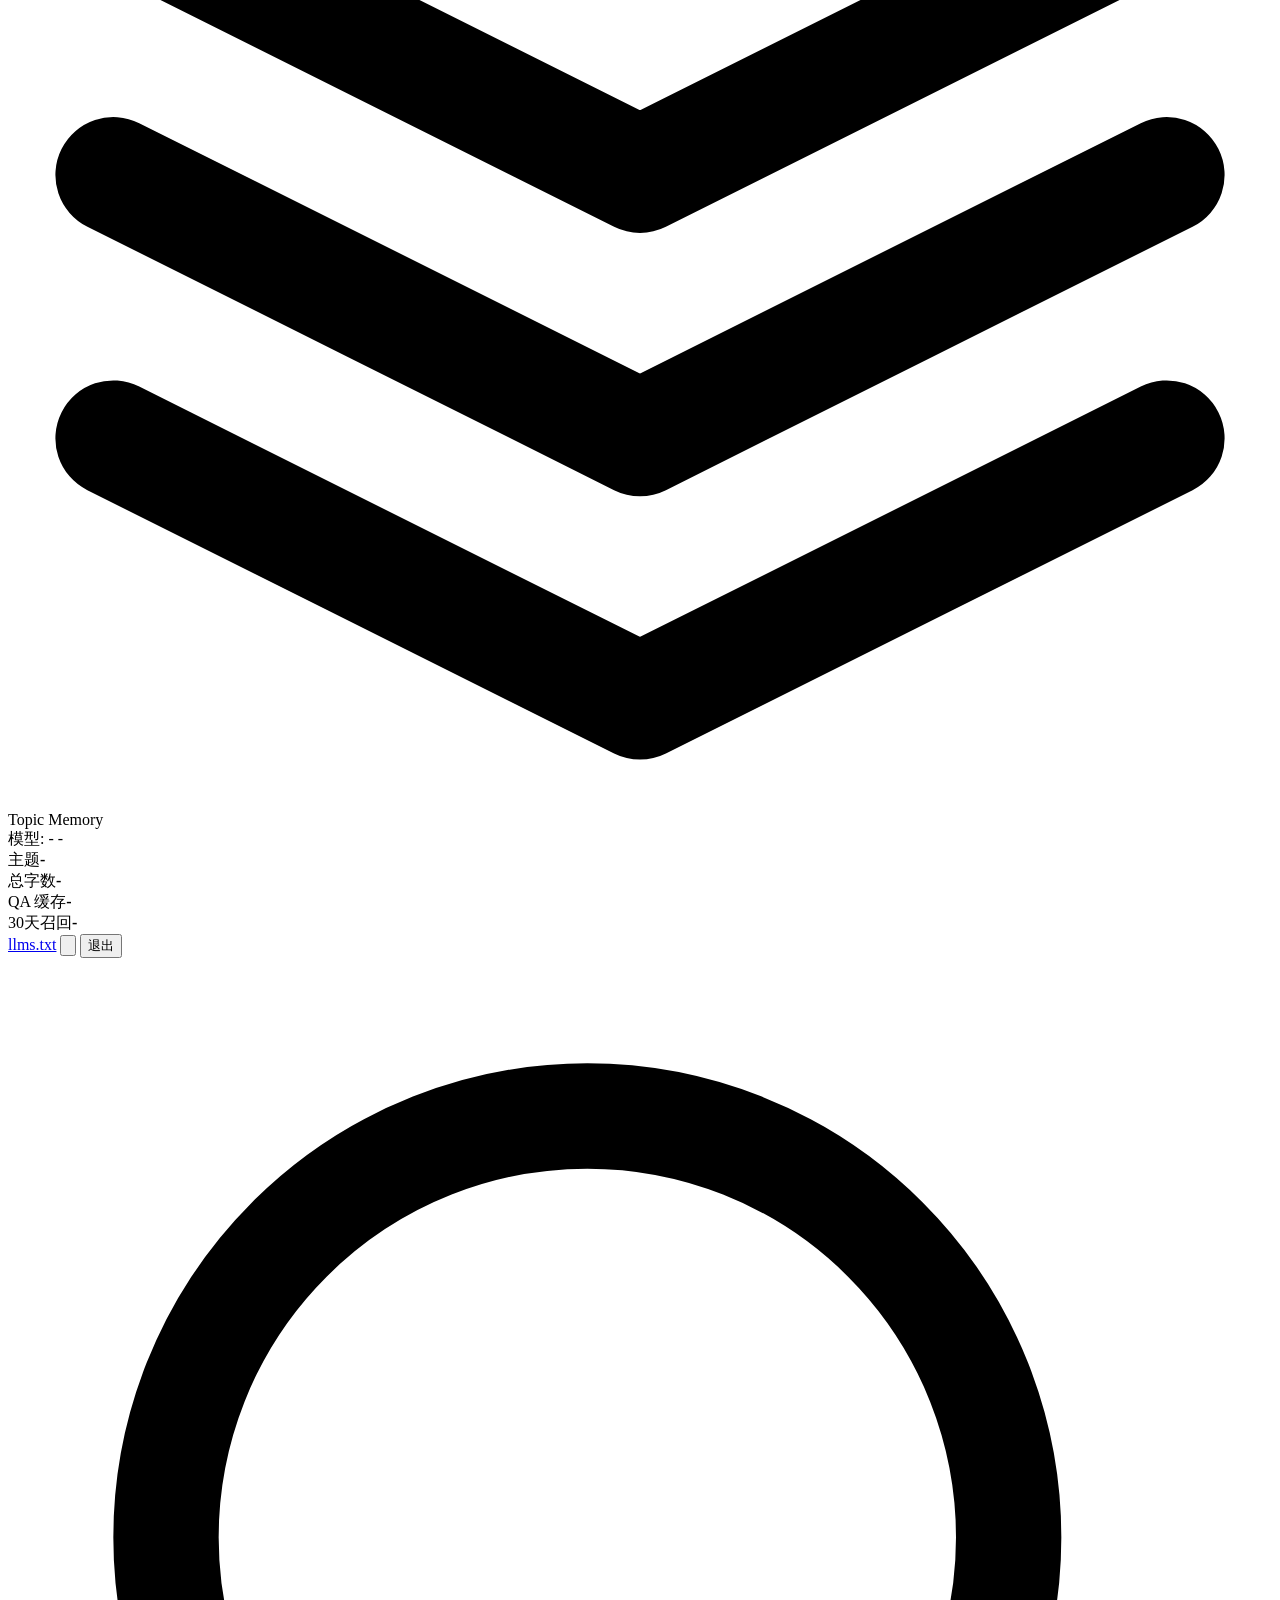
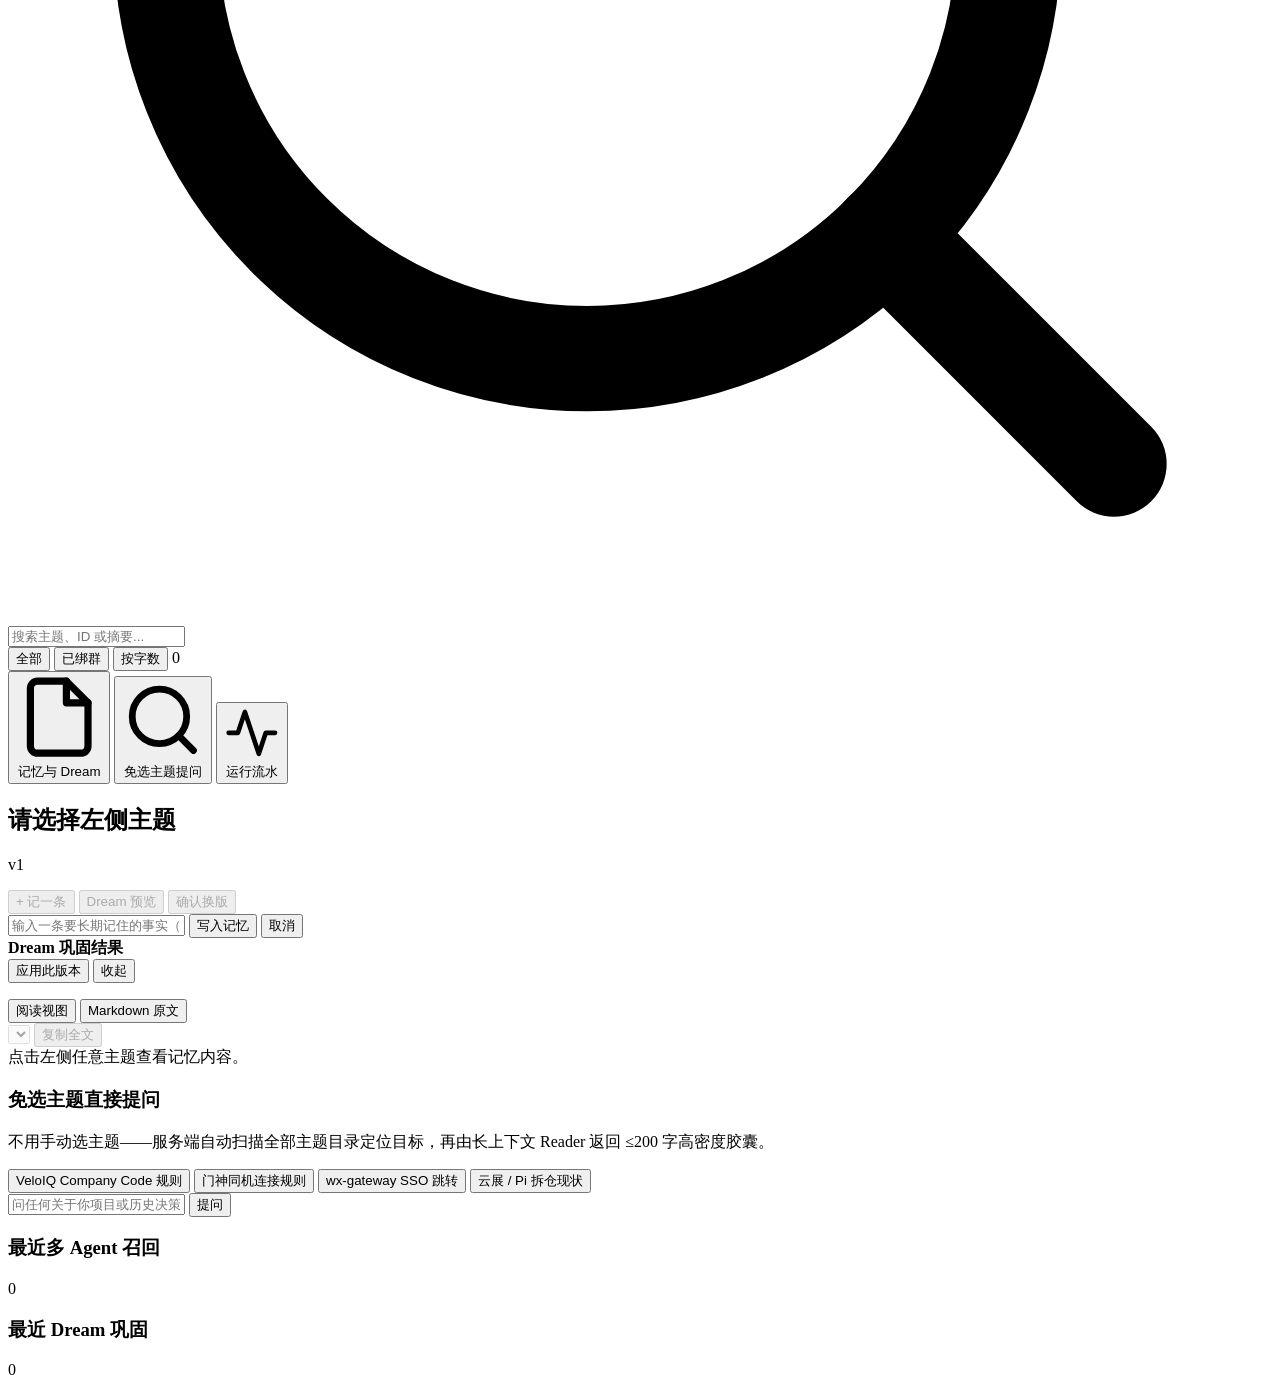
==== commit 469827b9: "docs: add public /llms.txt agent MCP integration guide" ====
--- a/src/hermes_topic_memory/studio_assets/index.html
+++ b/src/hermes_topic_memory/studio_assets/index.html
@@ -52,6 +52,7 @@
         <div class="stat-pill"><span class="stat-label">30天召回</span><strong id="stat-queries">-</strong></div>
       </div>
       <div class="topbar-right">
+        <a href="/llms.txt" target="_blank" rel="noopener" class="btn btn-ghost btn-sm" title="Agent MCP 接入说明 (llms.txt)">llms.txt</a>
         <span id="user-badge" class="pill pill-green"></span>
         <button id="btn-refresh" class="btn btn-icon" type="button" title="刷新全部数据">
           <svg class="icon-sm" viewBox="0 0 24 24" fill="none" stroke="currentColor" stroke-width="2" stroke-linecap="round" stroke-linejoin="round"><polyline points="23 4 23 10 17 10"/><polyline points="1 20 1 14 7 14"/><path d="M3.51 9a9 9 0 0 1 14.85-3.36L23 10M1 14l4.64 4.36A9 9 0 0 0 20.49 15"/></svg>
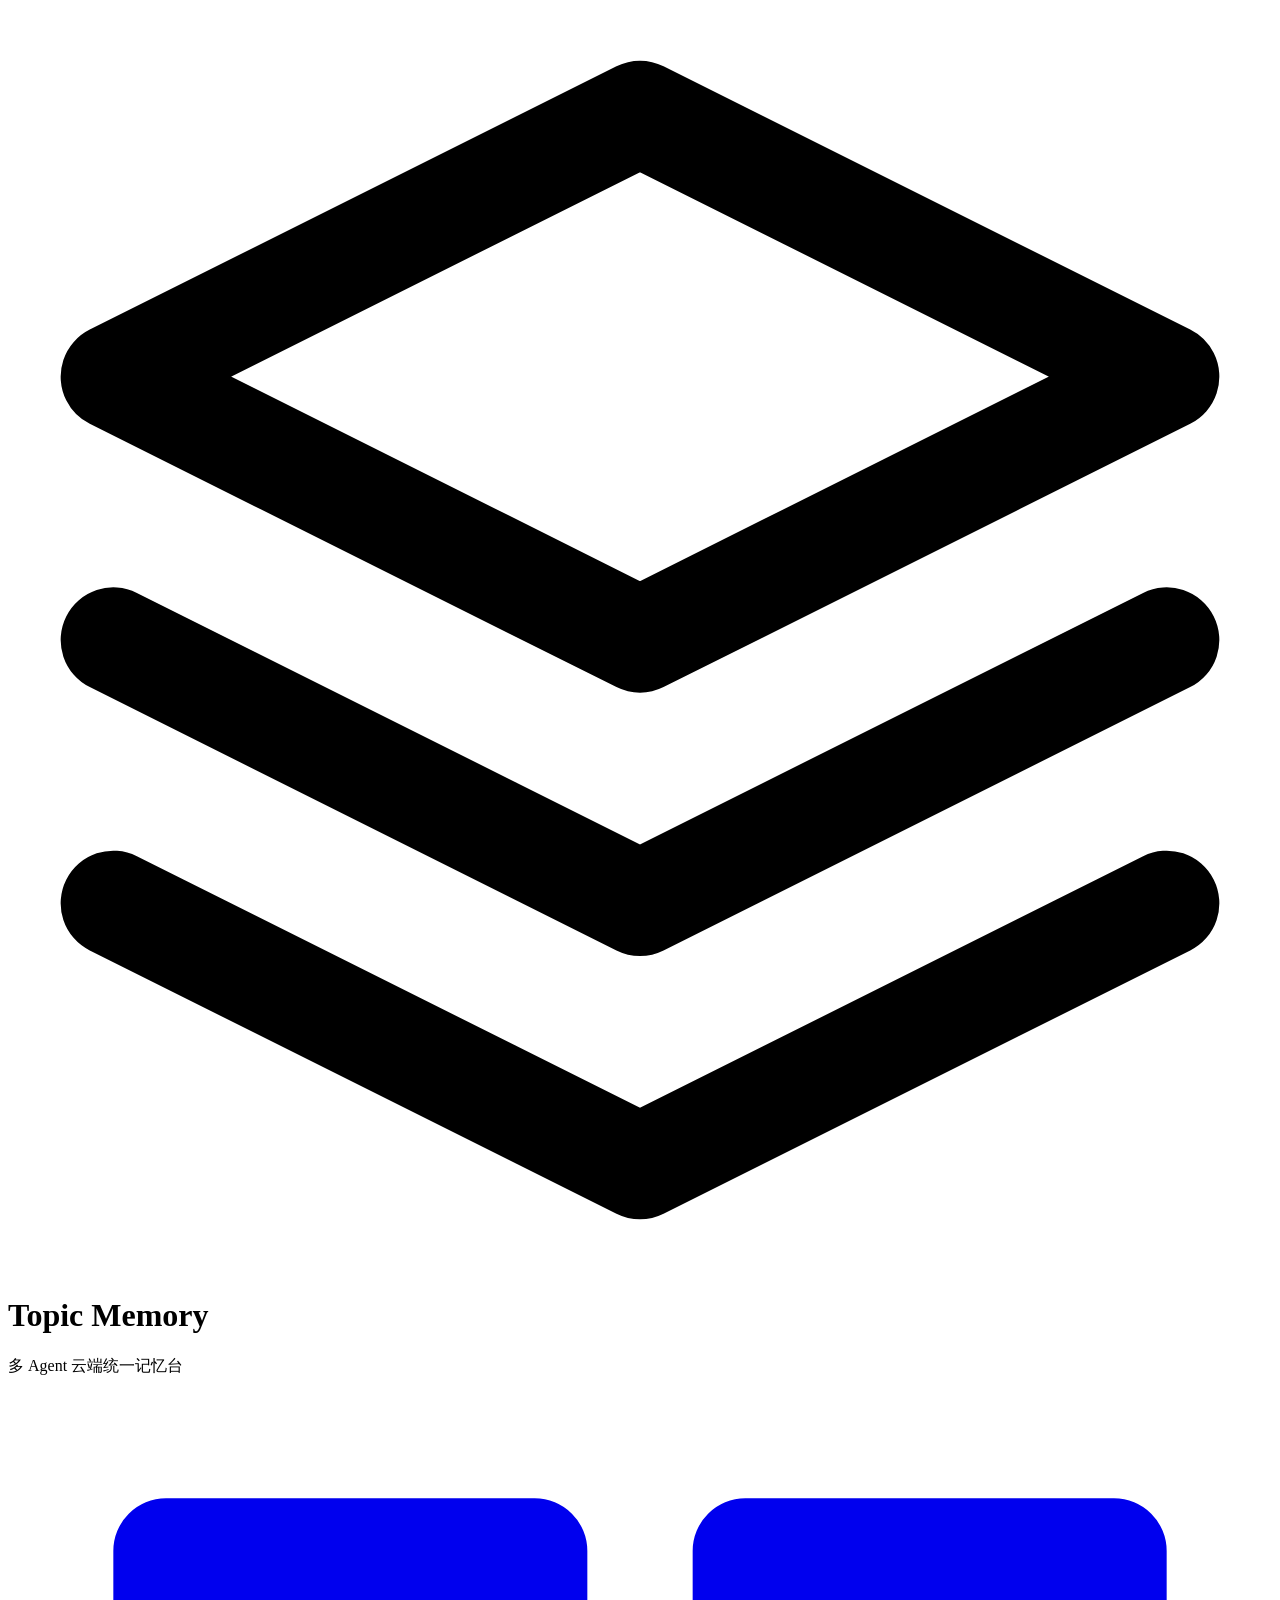
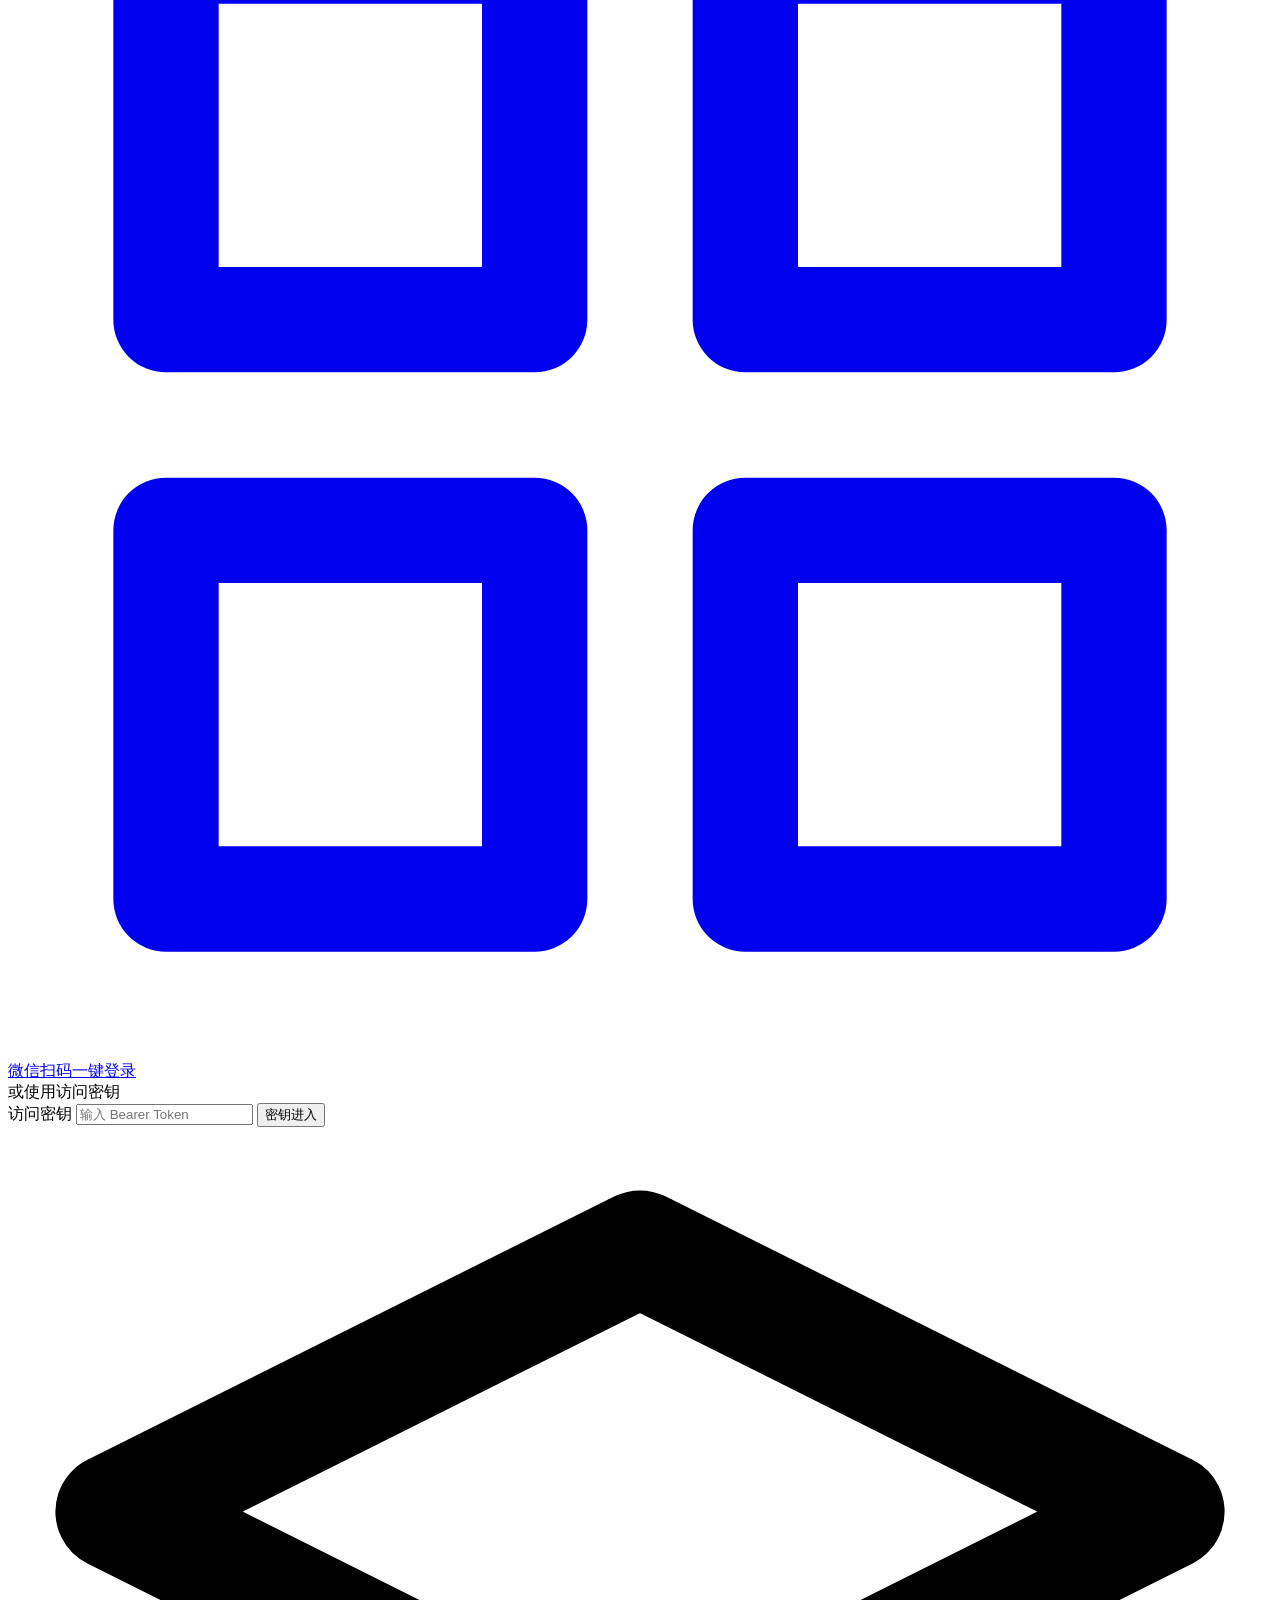
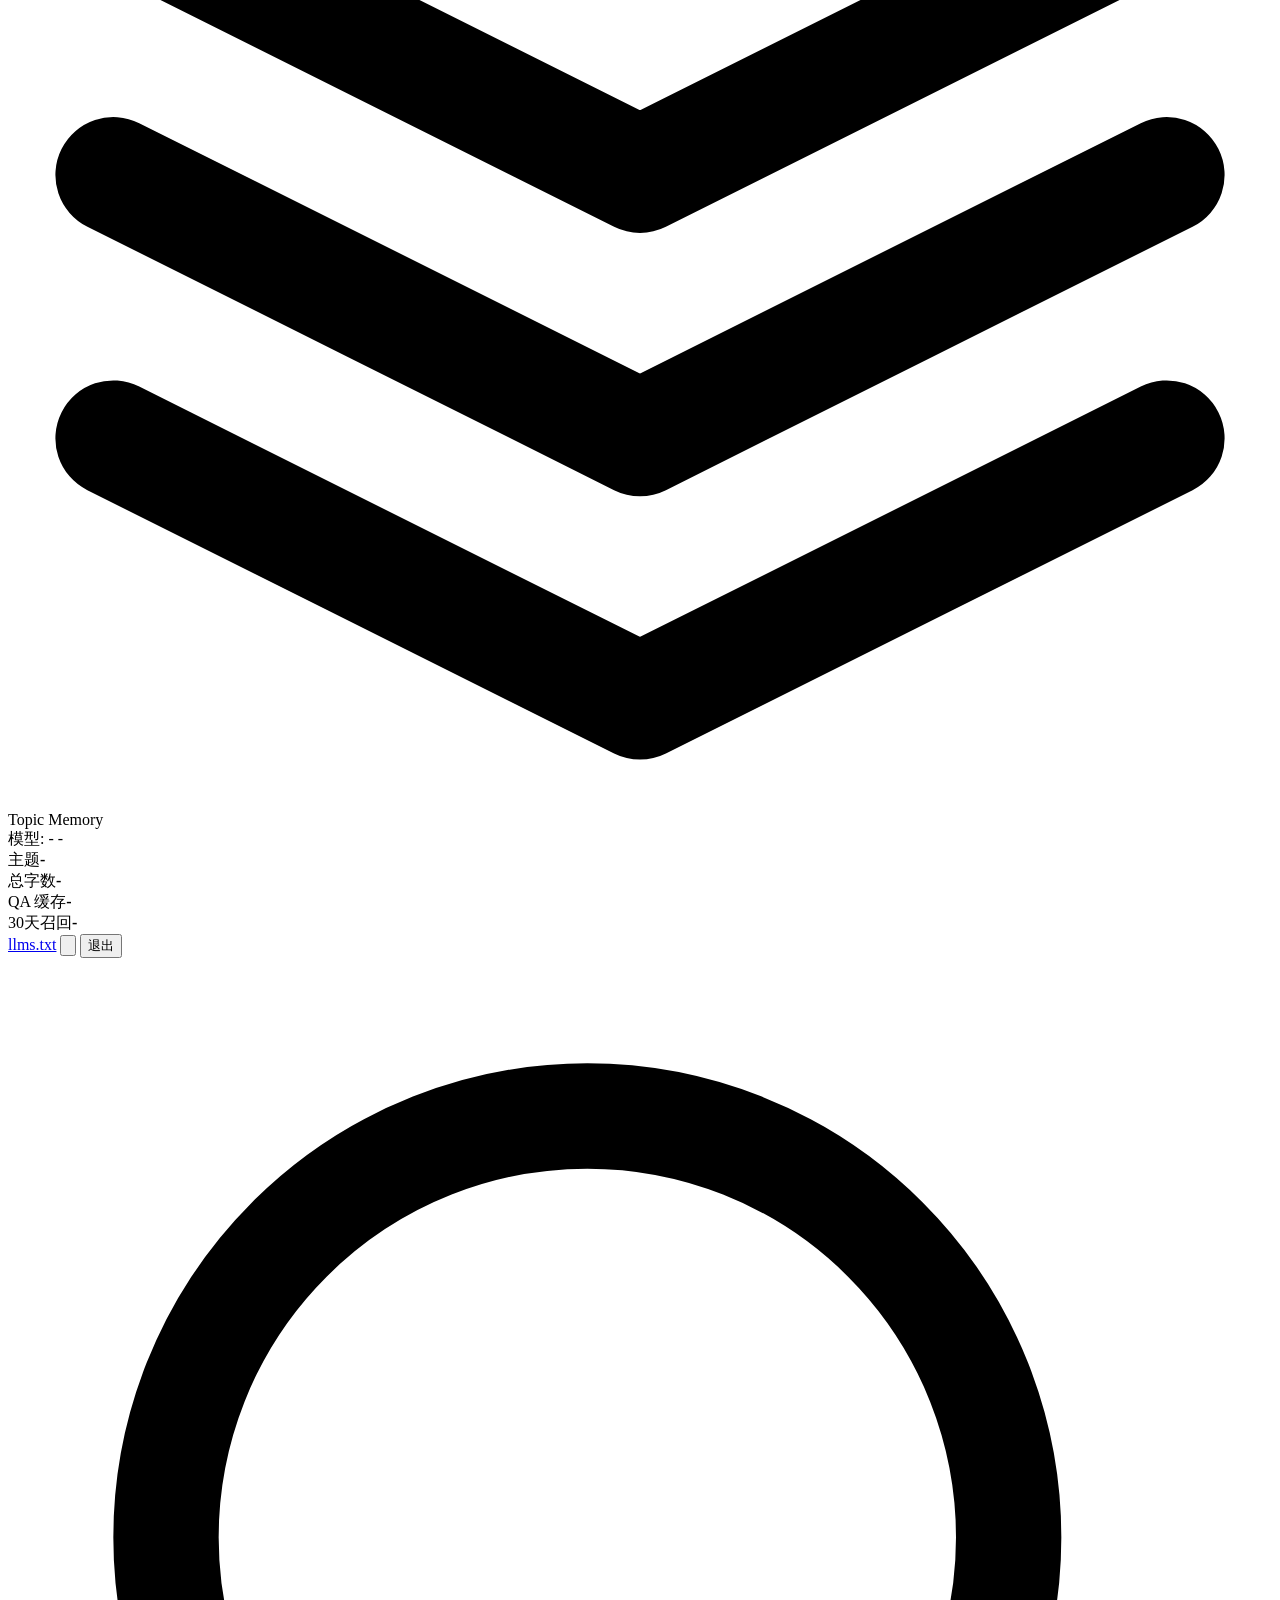
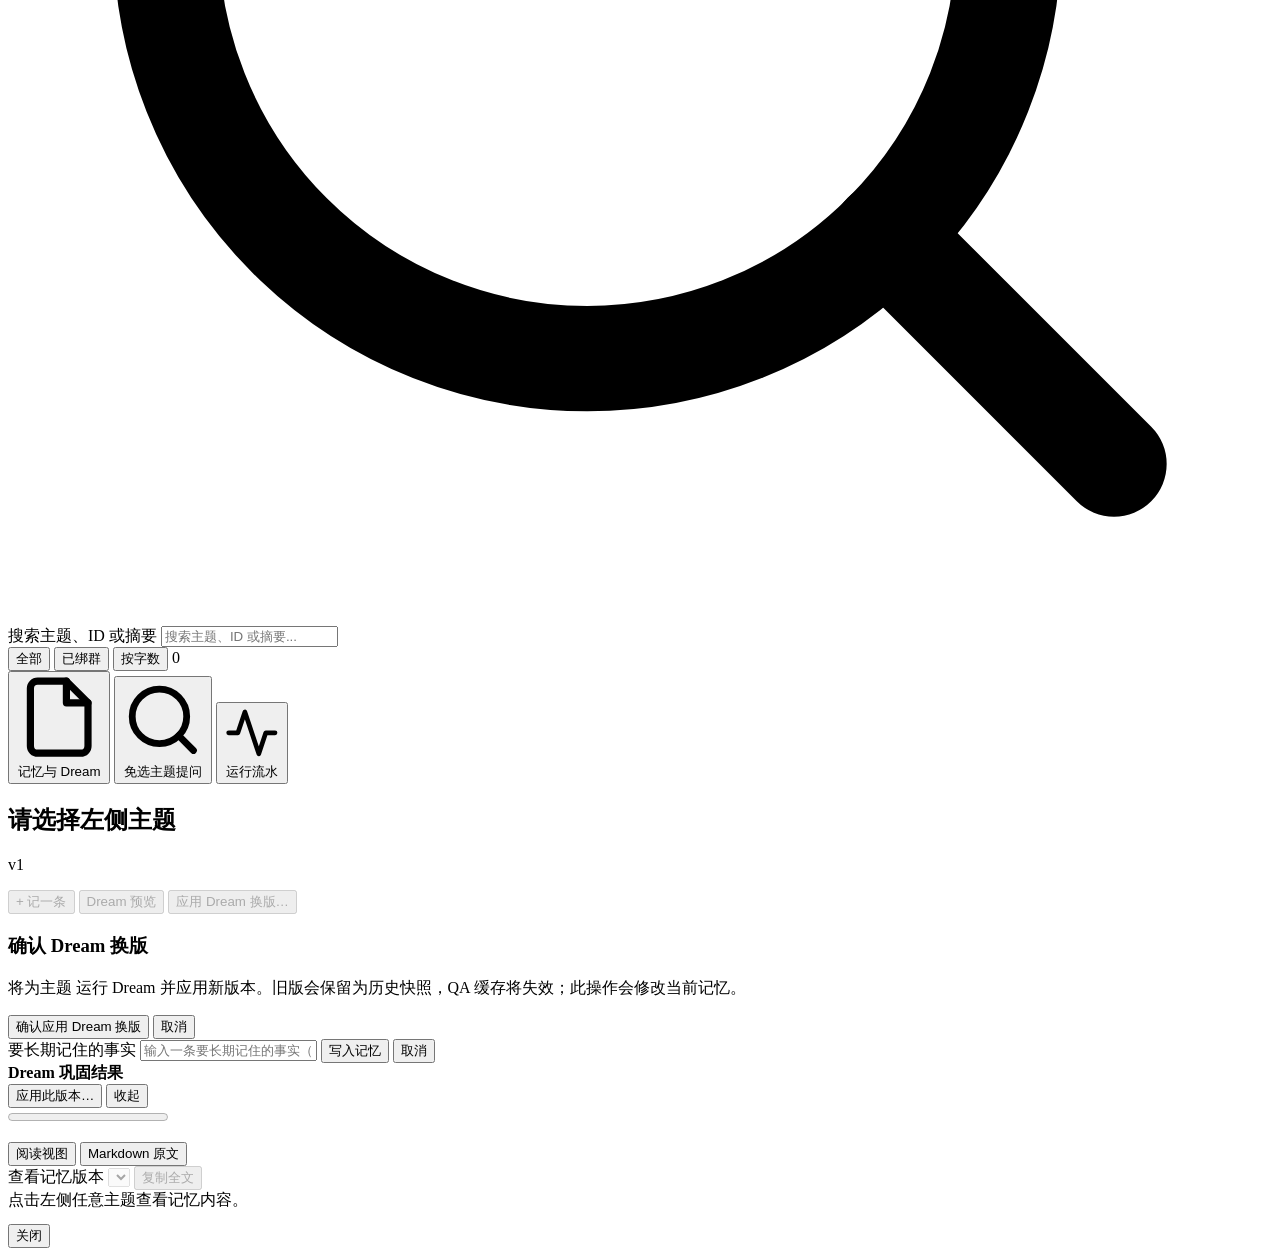
==== commit 9a14ab63: "feat(p0): fix overview KPIs, add unified ActivityLedger, fix llms.txt & clear Studio UI high-severit" ====
--- a/src/hermes_topic_memory/studio_assets/index.html
+++ b/src/hermes_topic_memory/studio_assets/index.html
@@ -11,7 +11,7 @@
     <div class="auth-card">
       <div class="brand-row">
         <div class="brand-mark">
-          <svg class="icon-lg" viewBox="0 0 24 24" fill="none" stroke="currentColor" stroke-width="2" stroke-linecap="round" stroke-linejoin="round"><path d="M12 2L2 7l10 5 10-5-10-5z"/><polyline points="2 17 12 22 22 17"/><polyline points="2 12 12 17 22 12"/></svg>
+          <svg aria-hidden="true" focusable="false" class="icon-lg" viewBox="0 0 24 24" fill="none" stroke="currentColor" stroke-width="2" stroke-linecap="round" stroke-linejoin="round"><path d="M12 2L2 7l10 5 10-5-10-5z"/><polyline points="2 17 12 22 22 17"/><polyline points="2 12 12 17 22 12"/></svg>
         </div>
         <div>
           <h1>Topic Memory</h1>
@@ -20,16 +20,17 @@
       </div>
       <div id="sso-entry-wrap" class="sso-entry hidden">
         <a href="/api/sso/start" class="btn btn-primary full-width">
-          <svg class="icon-sm" viewBox="0 0 24 24" fill="none" stroke="currentColor" stroke-width="2" stroke-linecap="round" stroke-linejoin="round"><rect x="3" y="3" width="7" height="7"/><rect x="14" y="3" width="7" height="7"/><rect x="14" y="14" width="7" height="7"/><rect x="3" y="14" width="7" height="7"/></svg>
+          <svg aria-hidden="true" focusable="false" class="icon-sm" viewBox="0 0 24 24" fill="none" stroke="currentColor" stroke-width="2" stroke-linecap="round" stroke-linejoin="round"><rect x="3" y="3" width="7" height="7"/><rect x="14" y="3" width="7" height="7"/><rect x="14" y="14" width="7" height="7"/><rect x="3" y="14" width="7" height="7"/></svg>
           <span>微信扫码一键登录</span>
         </a>
         <div class="divider"><span>或使用访问密钥</span></div>
       </div>
       <form id="token-form" class="token-form">
+        <label for="token-input" class="sr-only">访问密钥</label>
         <input id="token-input" type="password" placeholder="输入 Bearer Token" autocomplete="off" required />
         <button type="submit" class="btn btn-ghost full-width">密钥进入</button>
       </form>
-      <p id="auth-error" class="error-text hidden"></p>
+      <p id="auth-error" class="error-text hidden" role="alert"></p>
     </div>
   </div>
 
@@ -37,7 +38,7 @@
     <header class="topbar">
       <div class="topbar-left">
         <div class="brand-mark-sm">
-          <svg class="icon-sm" viewBox="0 0 24 24" fill="none" stroke="currentColor" stroke-width="2.2" stroke-linecap="round" stroke-linejoin="round"><path d="M12 2L2 7l10 5 10-5-10-5z"/><polyline points="2 17 12 22 22 17"/><polyline points="2 12 12 17 22 12"/></svg>
+          <svg aria-hidden="true" focusable="false" class="icon-sm" viewBox="0 0 24 24" fill="none" stroke="currentColor" stroke-width="2.2" stroke-linecap="round" stroke-linejoin="round"><path d="M12 2L2 7l10 5 10-5-10-5z"/><polyline points="2 17 12 22 22 17"/><polyline points="2 12 12 17 22 12"/></svg>
         </div>
         <span class="brand-title">Topic Memory</span>
         <div class="runtime-pills">
@@ -54,8 +55,8 @@
       <div class="topbar-right">
         <a href="/llms.txt" target="_blank" rel="noopener" class="btn btn-ghost btn-sm" title="Agent MCP 接入说明 (llms.txt)">llms.txt</a>
         <span id="user-badge" class="pill pill-green"></span>
-        <button id="btn-refresh" class="btn btn-icon" type="button" title="刷新全部数据">
-          <svg class="icon-sm" viewBox="0 0 24 24" fill="none" stroke="currentColor" stroke-width="2" stroke-linecap="round" stroke-linejoin="round"><polyline points="23 4 23 10 17 10"/><polyline points="1 20 1 14 7 14"/><path d="M3.51 9a9 9 0 0 1 14.85-3.36L23 10M1 14l4.64 4.36A9 9 0 0 0 20.49 15"/></svg>
+        <button id="btn-refresh" class="btn btn-icon" type="button" title="刷新全部数据" aria-label="刷新全部数据">
+          <svg aria-hidden="true" focusable="false" class="icon-sm" viewBox="0 0 24 24" fill="none" stroke="currentColor" stroke-width="2" stroke-linecap="round" stroke-linejoin="round"><polyline points="23 4 23 10 17 10"/><polyline points="1 20 1 14 7 14"/><path d="M3.51 9a9 9 0 0 1 14.85-3.36L23 10M1 14l4.64 4.36A9 9 0 0 0 20.49 15"/></svg>
         </button>
         <button id="btn-logout" class="btn btn-ghost btn-sm" type="button">退出</button>
       </div>
@@ -65,13 +66,14 @@
       <aside class="sidebar">
         <div class="sidebar-head">
           <div class="search-wrap">
-            <svg class="search-icon" viewBox="0 0 24 24" fill="none" stroke="currentColor" stroke-width="2" stroke-linecap="round" stroke-linejoin="round"><circle cx="11" cy="11" r="8"/><line x1="21" y1="21" x2="16.65" y2="16.65"/></svg>
+            <svg aria-hidden="true" focusable="false" class="search-icon" viewBox="0 0 24 24" fill="none" stroke="currentColor" stroke-width="2" stroke-linecap="round" stroke-linejoin="round"><circle cx="11" cy="11" r="8"/><line x1="21" y1="21" x2="16.65" y2="16.65"/></svg>
+            <label for="topic-search" class="sr-only">搜索主题、ID 或摘要</label>
             <input id="topic-search" type="search" placeholder="搜索主题、ID 或摘要..." />
           </div>
           <div class="filter-bar">
-            <button class="filter-chip active" data-filter="all" type="button">全部</button>
-            <button class="filter-chip" data-filter="bound" type="button">已绑群</button>
-            <button class="filter-chip" data-filter="largest" type="button">按字数</button>
+            <button class="filter-chip active" data-filter="all" type="button" aria-pressed="true">全部</button>
+            <button class="filter-chip" data-filter="bound" type="button" aria-pressed="false">已绑群</button>
+            <button class="filter-chip" data-filter="largest" type="button" aria-pressed="false">按字数</button>
             <span id="sidebar-count" class="sidebar-count">0</span>
           </div>
         </div>
@@ -79,23 +81,23 @@
       </aside>
 
       <section class="content">
-        <nav class="tabs">
-          <button class="tab active" data-tab="topic" type="button">
-            <svg class="icon-xs" viewBox="0 0 24 24" fill="none" stroke="currentColor" stroke-width="2" stroke-linecap="round" stroke-linejoin="round"><path d="M14 2H6a2 2 0 0 0-2 2v16a2 2 0 0 0 2 2h12a2 2 0 0 0 2-2V8z"/><polyline points="14 2 14 8 20 8"/></svg>
+        <nav id="studio-tabs" class="tabs" role="tablist" aria-label="记忆工作台">
+          <button id="tab-topic" class="tab active" data-tab="topic" type="button" role="tab" aria-selected="true" aria-controls="panel-topic" tabindex="0">
+            <svg aria-hidden="true" focusable="false" class="icon-xs" viewBox="0 0 24 24" fill="none" stroke="currentColor" stroke-width="2" stroke-linecap="round" stroke-linejoin="round"><path d="M14 2H6a2 2 0 0 0-2 2v16a2 2 0 0 0 2 2h12a2 2 0 0 0 2-2V8z"/><polyline points="14 2 14 8 20 8"/></svg>
             <span>记忆与 Dream</span>
           </button>
-          <button class="tab" data-tab="ask" type="button">
-            <svg class="icon-xs" viewBox="0 0 24 24" fill="none" stroke="currentColor" stroke-width="2" stroke-linecap="round" stroke-linejoin="round"><circle cx="11" cy="11" r="8"/><line x1="21" y1="21" x2="16.65" y2="16.65"/></svg>
+          <button id="tab-ask" class="tab" data-tab="ask" type="button" role="tab" aria-selected="false" aria-controls="panel-ask" tabindex="-1">
+            <svg aria-hidden="true" focusable="false" class="icon-xs" viewBox="0 0 24 24" fill="none" stroke="currentColor" stroke-width="2" stroke-linecap="round" stroke-linejoin="round"><circle cx="11" cy="11" r="8"/><line x1="21" y1="21" x2="16.65" y2="16.65"/></svg>
             <span>免选主题提问</span>
           </button>
-          <button class="tab" data-tab="logs" type="button">
-            <svg class="icon-xs" viewBox="0 0 24 24" fill="none" stroke="currentColor" stroke-width="2" stroke-linecap="round" stroke-linejoin="round"><polyline points="22 12 18 12 15 21 9 3 6 12 2 12"/></svg>
+          <button id="tab-logs" class="tab" data-tab="logs" type="button" role="tab" aria-selected="false" aria-controls="panel-logs" tabindex="-1">
+            <svg aria-hidden="true" focusable="false" class="icon-xs" viewBox="0 0 24 24" fill="none" stroke="currentColor" stroke-width="2" stroke-linecap="round" stroke-linejoin="round"><polyline points="22 12 18 12 15 21 9 3 6 12 2 12"/></svg>
             <span>运行流水</span>
           </button>
         </nav>
 
         <!-- Tab 1: Topic Detail + Remember + Dream -->
-        <div id="panel-topic" class="tab-panel">
+        <div id="panel-topic" class="tab-panel" role="tabpanel" aria-labelledby="tab-topic" tabindex="0">
           <div class="topic-header">
             <div class="topic-header-info">
               <div class="title-line">
@@ -106,14 +108,24 @@
               <div id="detail-meta" class="meta-row"></div>
             </div>
             <div class="action-row">
-              <button id="btn-toggle-remember" class="btn btn-ghost btn-sm" type="button" disabled>+ 记一条</button>
+              <button id="btn-toggle-remember" class="btn btn-ghost btn-sm" type="button" aria-controls="remember-drawer" aria-expanded="false" disabled>+ 记一条</button>
               <button id="btn-dream-preview" class="btn btn-purple btn-sm" type="button" disabled>Dream 预览</button>
-              <button id="btn-dream-apply" class="btn btn-primary btn-sm" type="button" disabled>确认换版</button>
+              <button id="btn-dream-apply" class="btn btn-primary btn-sm" type="button" aria-controls="dream-apply-confirm" aria-expanded="false" disabled>应用 Dream 换版…</button>
+            </div>
+          </div>
+
+          <div id="dream-apply-confirm" class="dream-confirm hidden" role="region" aria-labelledby="dream-confirm-title" aria-describedby="dream-confirm-description">
+            <h3 id="dream-confirm-title">确认 Dream 换版</h3>
+            <p id="dream-confirm-description">将为主题 <strong id="dream-confirm-topic"></strong> 运行 Dream 并应用新版本。旧版会保留为历史快照，QA 缓存将失效；此操作会修改当前记忆。</p>
+            <div class="action-row">
+              <button id="btn-dream-confirm" class="btn btn-primary btn-sm" type="button">确认应用 Dream 换版</button>
+              <button id="btn-dream-cancel" class="btn btn-ghost btn-sm" type="button">取消</button>
             </div>
           </div>
 
           <!-- Inline Quick Remember Composer -->
           <form id="remember-drawer" class="remember-drawer hidden">
+            <label for="remember-input" class="sr-only">要长期记住的事实</label>
             <input id="remember-input" type="text" placeholder="输入一条要长期记住的事实（将自动追加并生成新版本）..." required />
             <button id="btn-remember-submit" type="submit" class="btn btn-primary btn-sm">写入记忆</button>
             <button id="btn-remember-cancel" type="button" class="btn btn-ghost btn-sm">取消</button>
@@ -123,29 +135,30 @@
           <div id="dream-box" class="dream-box hidden">
             <div class="dream-box-head">
               <div class="dream-title-wrap">
-                <span id="dream-spinner" class="spinner hidden"></span>
-                <strong id="dream-status-title">Dream 巩固结果</strong>
+                <span id="dream-spinner" class="spinner hidden" aria-hidden="true"></span>
+                <strong id="dream-status-title" role="status" aria-live="polite">Dream 巩固结果</strong>
               </div>
               <div class="dream-head-actions">
-                <button id="btn-dream-commit-inline" class="btn btn-primary btn-xs hidden" type="button">应用此版本</button>
+                <button id="btn-dream-commit-inline" class="btn btn-primary btn-xs hidden" type="button" aria-controls="dream-apply-confirm" aria-expanded="false">应用此版本…</button>
                 <button id="btn-dream-close" class="btn btn-ghost btn-xs" type="button">收起</button>
               </div>
             </div>
             <div id="dream-metrics" class="meta-row"></div>
             <div id="dream-bar-wrap" class="dream-bar-wrap hidden">
-              <div id="dream-bar-fill" class="dream-bar-fill"></div>
+              <progress id="dream-progress" class="dream-progress" max="100" value="0" aria-label="Dream 正文压缩比例"></progress>
             </div>
             <ul id="dream-changes" class="change-list"></ul>
-            <div id="dream-diff" class="diff-view"></div>
+            <div id="dream-diff" class="diff-view" role="region" aria-label="Dream 正文差异" tabindex="0"></div>
           </div>
 
           <!-- Reader Toolbar -->
           <div class="reader-toolbar">
             <div class="segmented">
-              <button id="btn-view-pretty" class="seg-btn active" type="button">阅读视图</button>
-              <button id="btn-view-raw" class="seg-btn" type="button">Markdown 原文</button>
+              <button id="btn-view-pretty" class="seg-btn active" type="button" aria-pressed="true">阅读视图</button>
+              <button id="btn-view-raw" class="seg-btn" type="button" aria-pressed="false">Markdown 原文</button>
             </div>
             <div class="toolbar-right">
+              <label for="version-select" class="sr-only">查看记忆版本</label>
               <select id="version-select" class="version-select" title="查看历史版本" disabled></select>
               <button id="btn-copy-body" class="btn btn-ghost btn-xs" type="button" disabled>复制全文</button>
             </div>
@@ -156,7 +169,7 @@
         </div>
 
         <!-- Tab 2: Context-Free Ask -->
-        <div id="panel-ask" class="tab-panel hidden">
+        <div id="panel-ask" class="tab-panel hidden" role="tabpanel" aria-labelledby="tab-ask" tabindex="0" hidden>
           <div class="ask-card">
             <div class="ask-head">
               <h3>免选主题直接提问</h3>
@@ -169,6 +182,7 @@
               <button class="starter-chip" type="button" data-q="云展 / Pi 项目的仓库拆分和现状是什么？">云展 / Pi 拆仓现状</button>
             </div>
             <form id="ask-form" class="ask-form">
+              <label for="ask-input" class="sr-only">关于项目或历史决策的问题</label>
               <input id="ask-input" type="text" placeholder="问任何关于你项目或历史决策的问题..." required />
               <button id="btn-ask-submit" type="submit" class="btn btn-primary">提问</button>
             </form>
@@ -177,29 +191,110 @@
         </div>
 
         <!-- Tab 3: Activity Logs -->
-        <div id="panel-logs" class="tab-panel hidden">
-          <div class="logs-grid">
-            <div class="log-col">
+        <div id="panel-logs" class="tab-panel hidden" role="tabpanel" aria-labelledby="tab-logs" tabindex="0" hidden>
+          <section class="log-col" aria-labelledby="activity-heading">
+            <div class="log-col-head">
+              <h3 id="activity-heading">统一运行流水</h3>
+              <span id="activity-count" class="pill pill-gray">0 条</span>
+            </div>
+            <p class="muted small logs-intro">查看记忆操作、调用来源与结果。流水只展示安全摘要，不包含提问或事实原文。</p>
+            <form id="activity-filters" class="activity-filters" aria-label="筛选运行流水">
+              <div class="log-filter">
+                <label for="activity-action">操作</label>
+                <select id="activity-action" name="action">
+                  <option value="">全部操作</option>
+                  <option value="recall">召回</option>
+                  <option value="remember">记忆写入</option>
+                  <option value="dream">Dream 巩固</option>
+                  <option value="bind_topic">绑定主题</option>
+                  <option value="list_topics">列出主题</option>
+                  <option value="whoami">身份查询</option>
+                  <option value="topic_create">创建主题</option>
+                  <option value="topic_edit">编辑主题</option>
+                  <option value="topic_append">追加主题</option>
+                  <option value="topic_rollback">回滚主题</option>
+                  <option value="topic_archive">归档主题</option>
+                  <option value="topic_restore">恢复主题</option>
+                  <option value="topic_trash">移入回收站</option>
+                  <option value="topic_delete">永久删除主题</option>
+                  <option value="core_init">初始化核心记忆</option>
+                  <option value="core_edit">编辑核心记忆</option>
+                  <option value="core_rollback">回滚核心记忆</option>
+                  <option value="auth_failed">认证失败</option>
+                  <option value="sso_login">SSO 登录</option>
+                  <option value="sso_logout">SSO 退出</option>
+                </select>
+              </div>
+              <div class="log-filter">
+                <label for="activity-source">来源</label>
+                <select id="activity-source" name="source">
+                  <option value="">全部来源</option>
+                  <option value="mcp">MCP</option>
+                  <option value="rest">REST</option>
+                  <option value="panel">Panel</option>
+                  <option value="studio">Studio</option>
+                  <option value="cli">CLI</option>
+                  <option value="system">系统</option>
+                </select>
+              </div>
+              <div class="log-filter">
+                <label for="activity-status">状态</label>
+                <select id="activity-status" name="status">
+                  <option value="">全部状态</option>
+                  <option value="ok">成功</option>
+                  <option value="no_fact">无匹配事实</option>
+                  <option value="duplicate">重复</option>
+                  <option value="skipped">已跳过</option>
+                  <option value="error">失败</option>
+                  <option value="denied">拒绝访问</option>
+                </select>
+              </div>
+              <div class="log-filter log-filter-search">
+                <label for="activity-search">搜索安全摘要、操作者或主题</label>
+                <input id="activity-search" name="q" type="search" placeholder="输入关键词后筛选" />
+              </div>
+              <div class="activity-filter-actions">
+                <button class="btn btn-ghost btn-sm" type="submit">筛选流水</button>
+                <button id="btn-activity-reset" class="btn btn-ghost btn-sm" type="button">重置筛选</button>
+              </div>
+            </form>
+            <p id="activity-loading" class="muted small logs-intro" role="status" aria-live="polite"></p>
+            <div id="activity-error" class="inline-error hidden" role="alert">
+              <p id="activity-error-message"></p>
+              <button id="btn-activity-retry" class="btn btn-ghost btn-sm" type="button">重试</button>
+            </div>
+            <p id="activity-empty" class="muted small hidden">暂无符合条件的流水。可重置筛选，或完成一次记忆操作后刷新。</p>
+            <ol id="activity-list" class="activity-timeline" aria-label="记忆操作时间线" aria-busy="false"></ol>
+            <div class="activity-pagination">
+              <p id="activity-page-status" class="muted small logs-intro" role="status" aria-live="polite">显示 0 条</p>
+              <button id="btn-activity-more" class="btn btn-ghost btn-sm hidden" type="button">加载更多流水</button>
+            </div>
+          </section>
+          <details id="dream-reports-view" class="log-col dream-reports-view">
+            <summary>Dream 详细报告与差异</summary>
+            <div class="dream-reports-content">
               <div class="log-col-head">
-                <h3>最近多 Agent 召回</h3>
-                <span id="log-q-count" class="pill pill-gray">0</span>
-              </div>
-              <div id="log-questions" class="log-list"></div>
-            </div>
-            <div class="log-col">
-              <div class="log-col-head">
-                <h3>最近 Dream 巩固</h3>
+                <p class="muted small logs-intro">最近 20 次 Dream 的版本、变更说明与正文差异。</p>
                 <span id="log-d-count" class="pill pill-purple">0</span>
-              </div>
-              <div id="log-dreams" class="log-list"></div>
-            </div>
-          </div>
+                <button id="btn-dream-reports-refresh" class="btn btn-ghost btn-xs" type="button">刷新 Dream 报告</button>
+              </div>
+              <p id="dream-reports-loading" class="muted small logs-intro" role="status" aria-live="polite"></p>
+              <div id="dream-reports-error" class="inline-error hidden" role="alert">
+                <p id="dream-reports-error-message"></p>
+                <button id="btn-dream-reports-retry" class="btn btn-ghost btn-sm" type="button">重试</button>
+              </div>
+              <div id="log-dreams" class="log-list" aria-busy="false"></div>
+            </div>
+          </details>
         </div>
       </section>
     </main>
   </div>
 
-  <div id="toast" class="toast hidden"></div>
+  <div id="toast" class="toast hidden" role="status" aria-live="polite" aria-atomic="true">
+    <span id="toast-message"></span>
+    <button id="toast-close" class="toast-close" type="button" aria-label="关闭通知">关闭</button>
+  </div>
   <script src="/studio/app.js"></script>
 </body>
 </html>
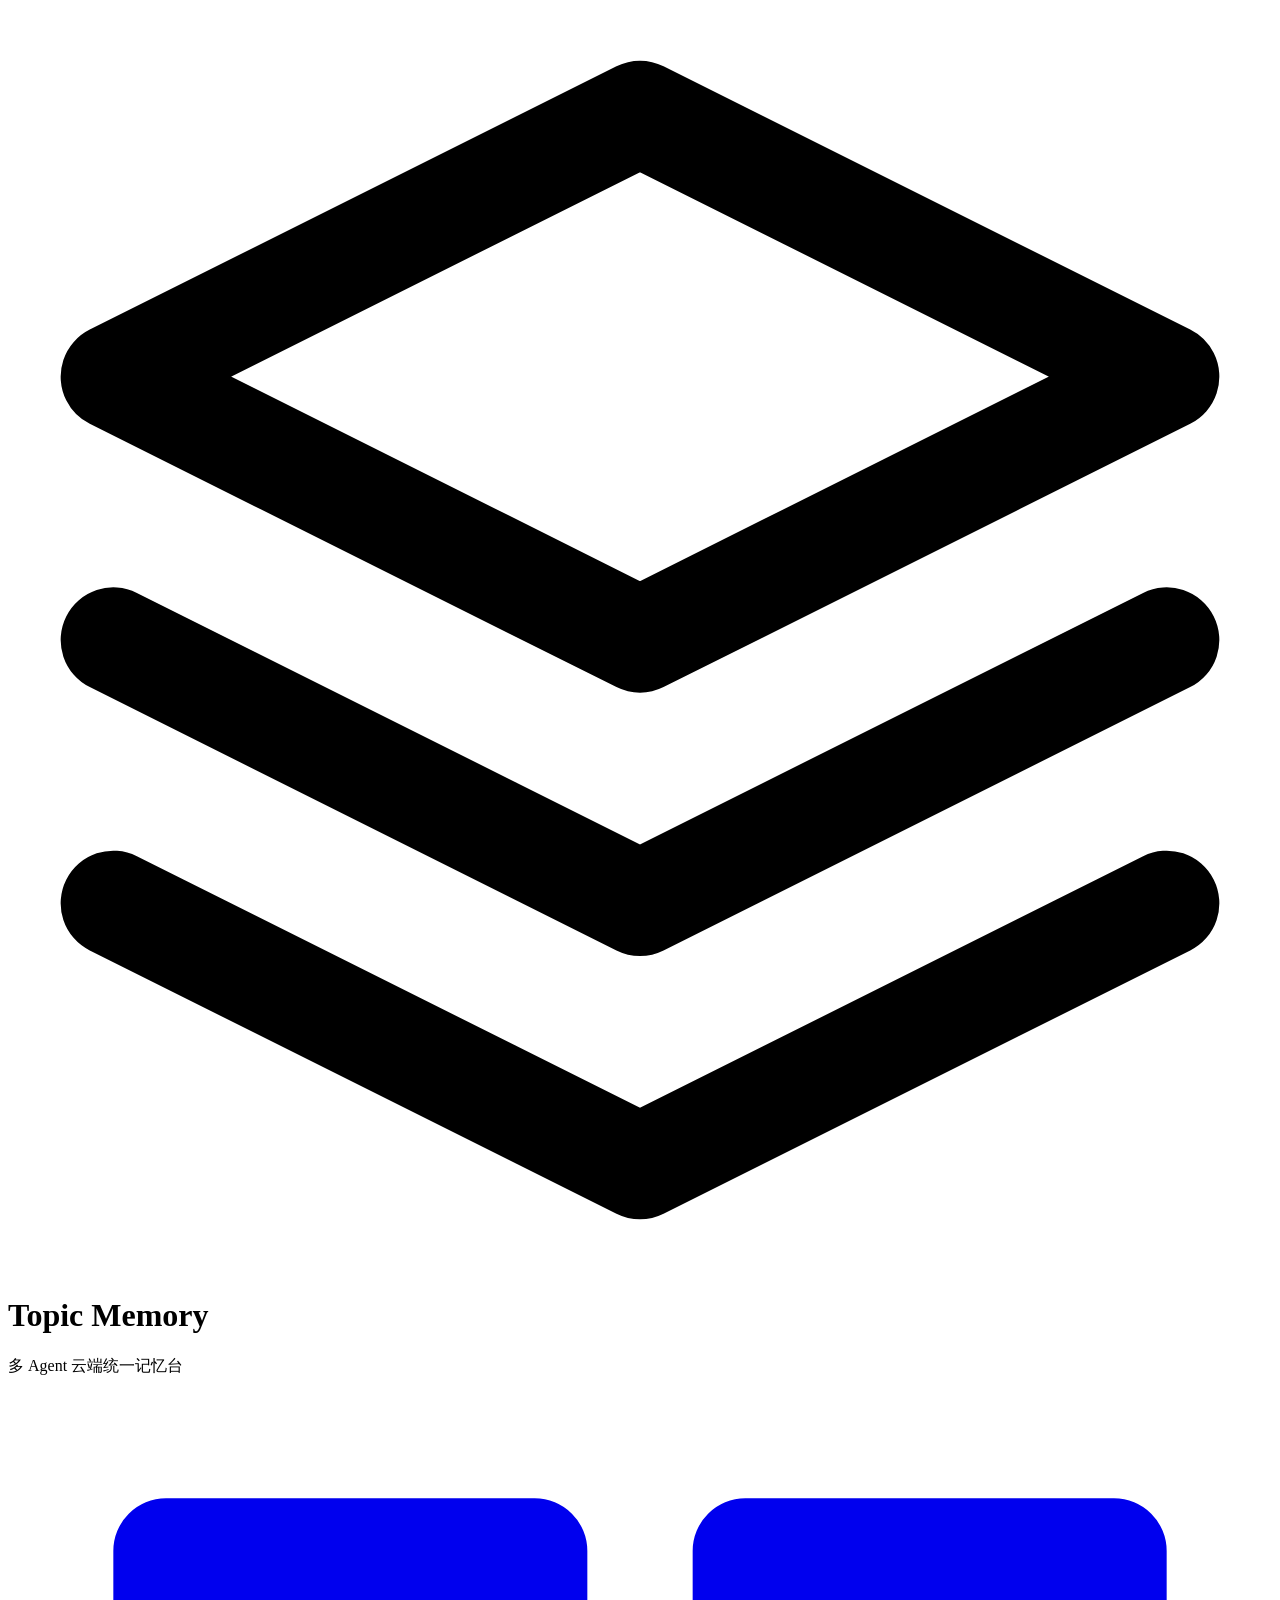
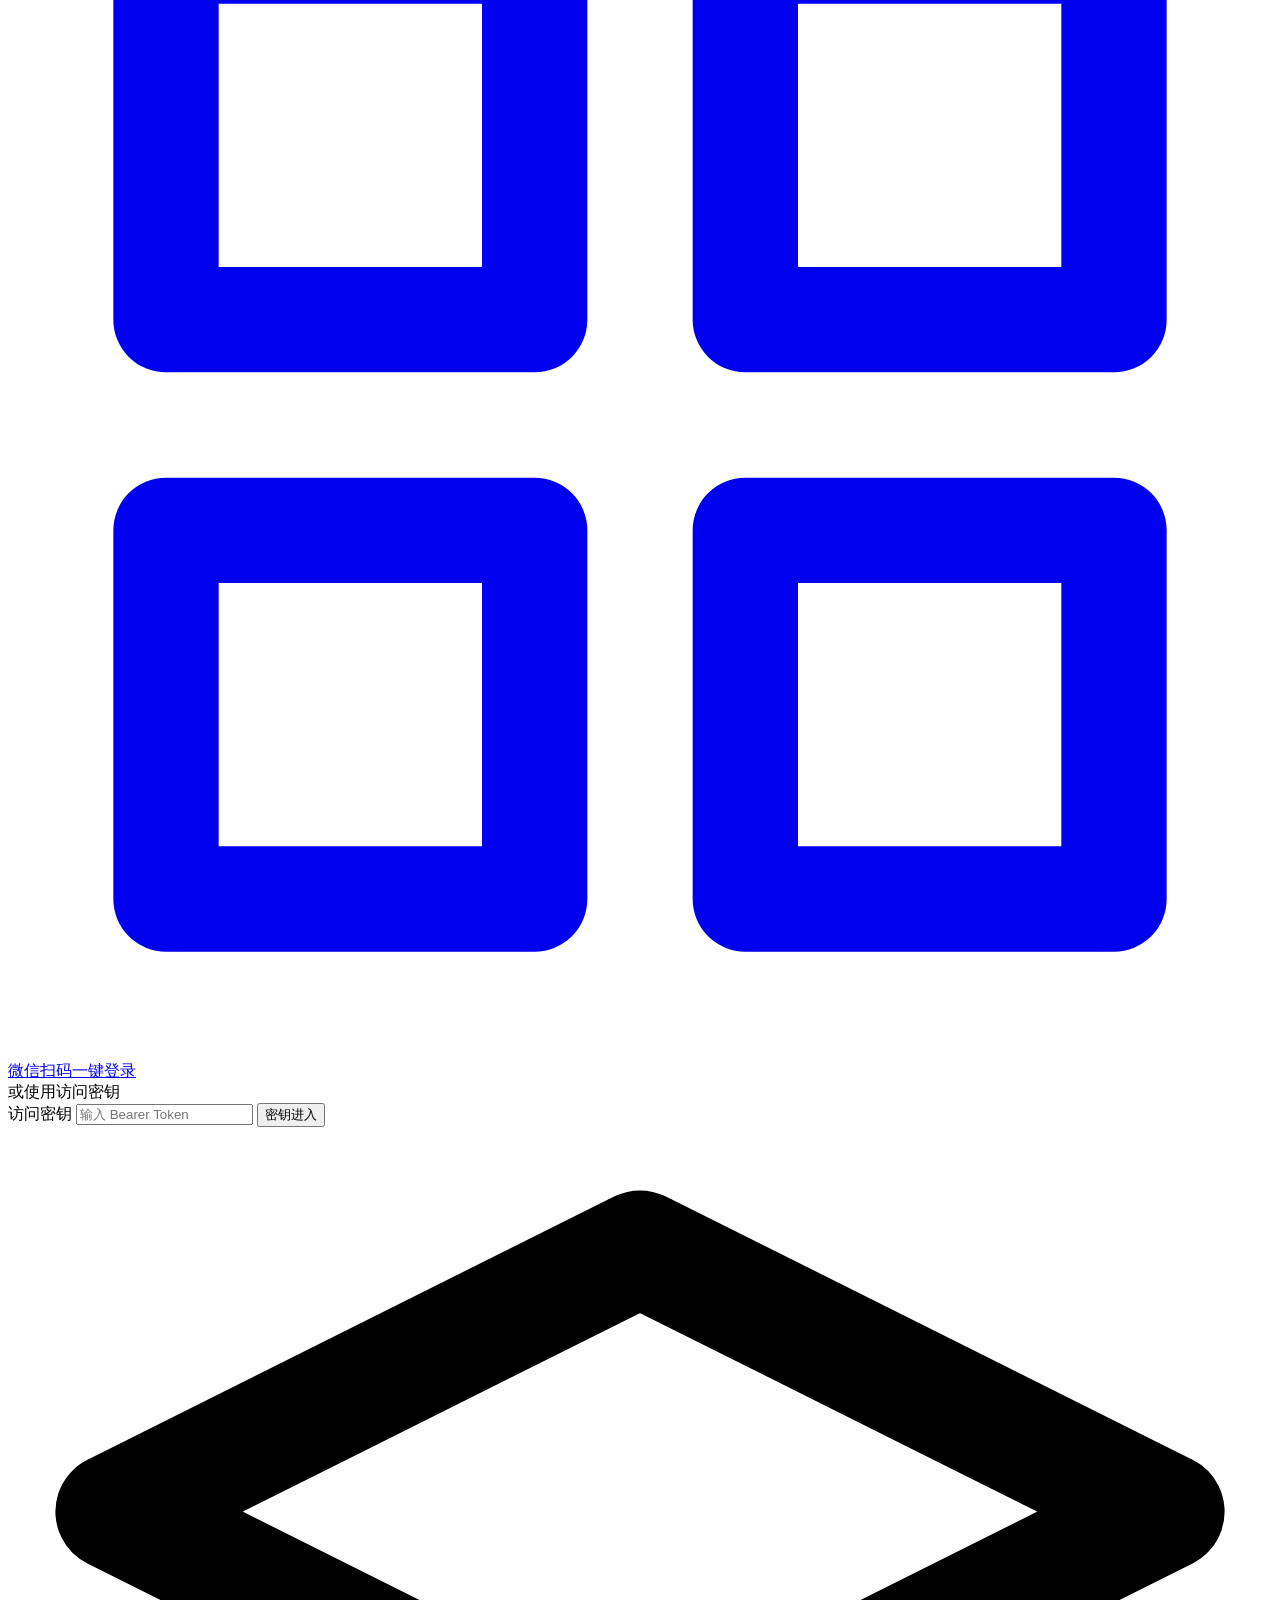
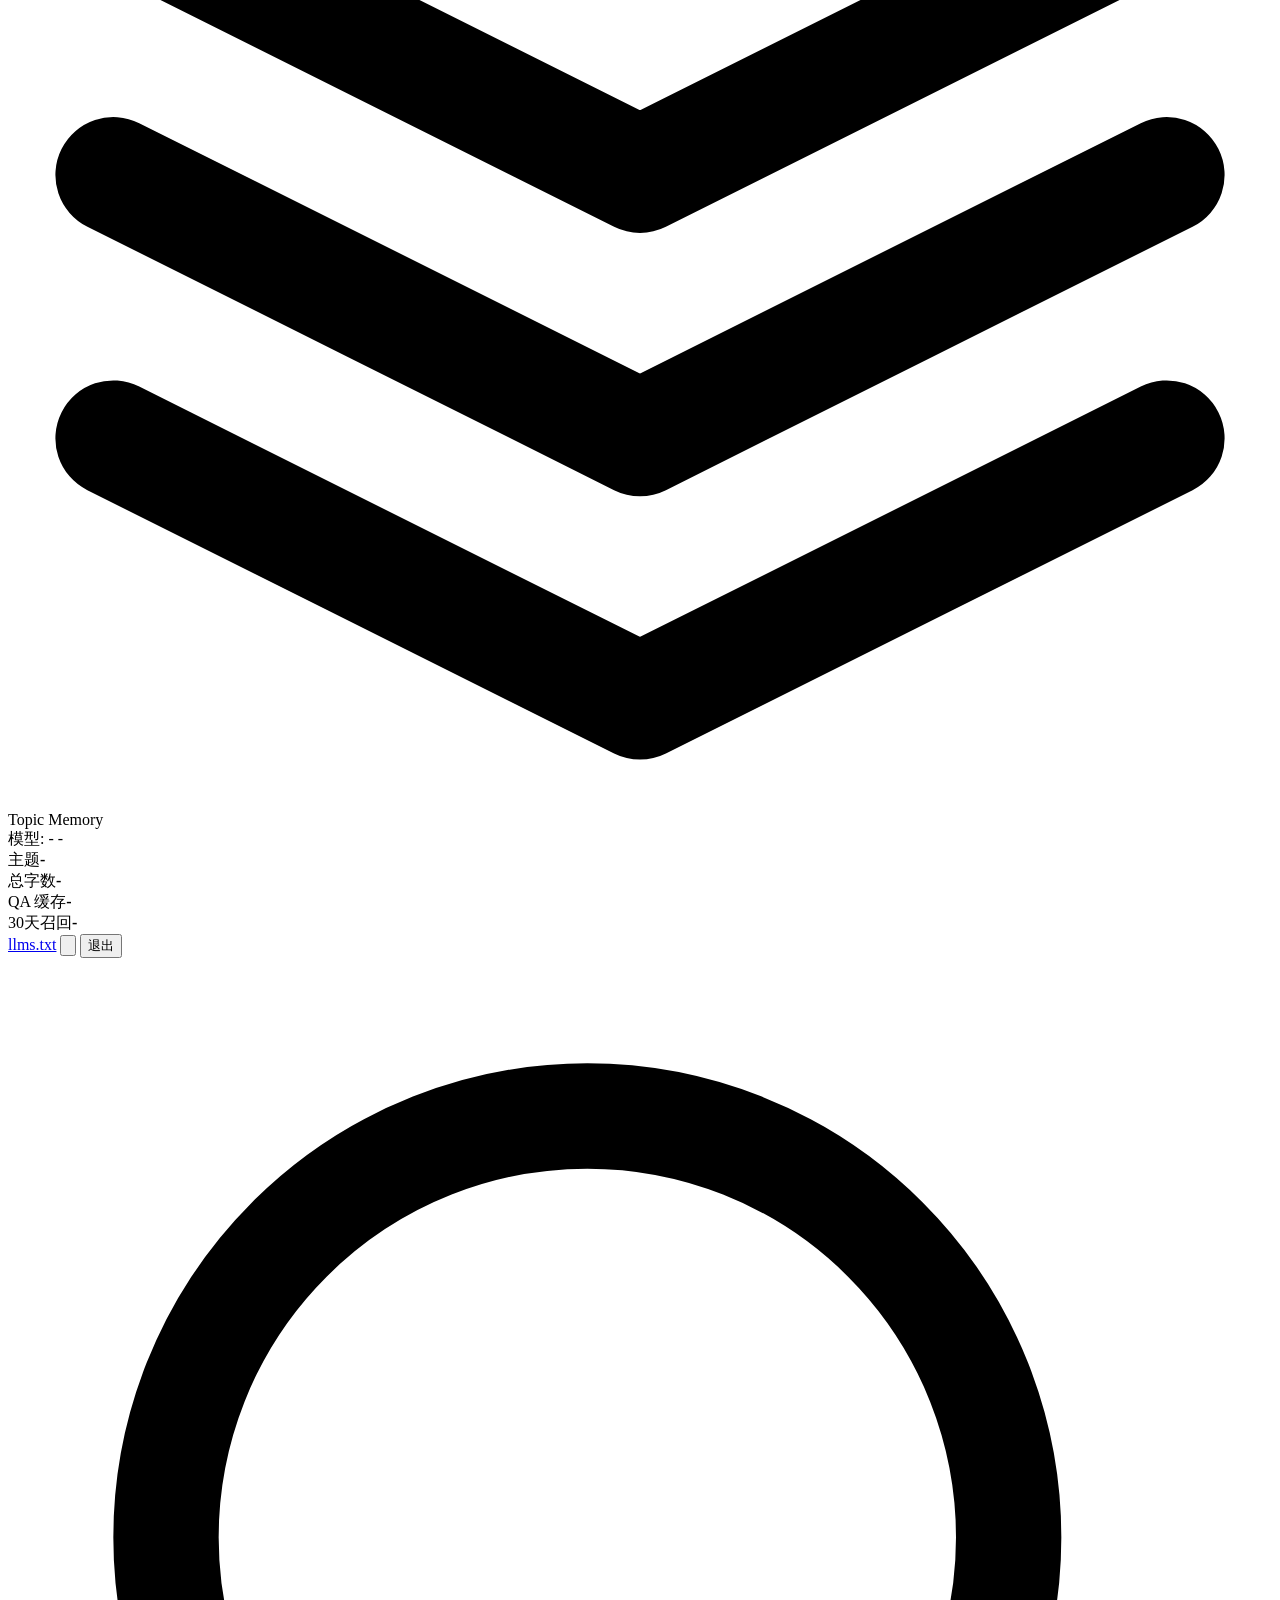
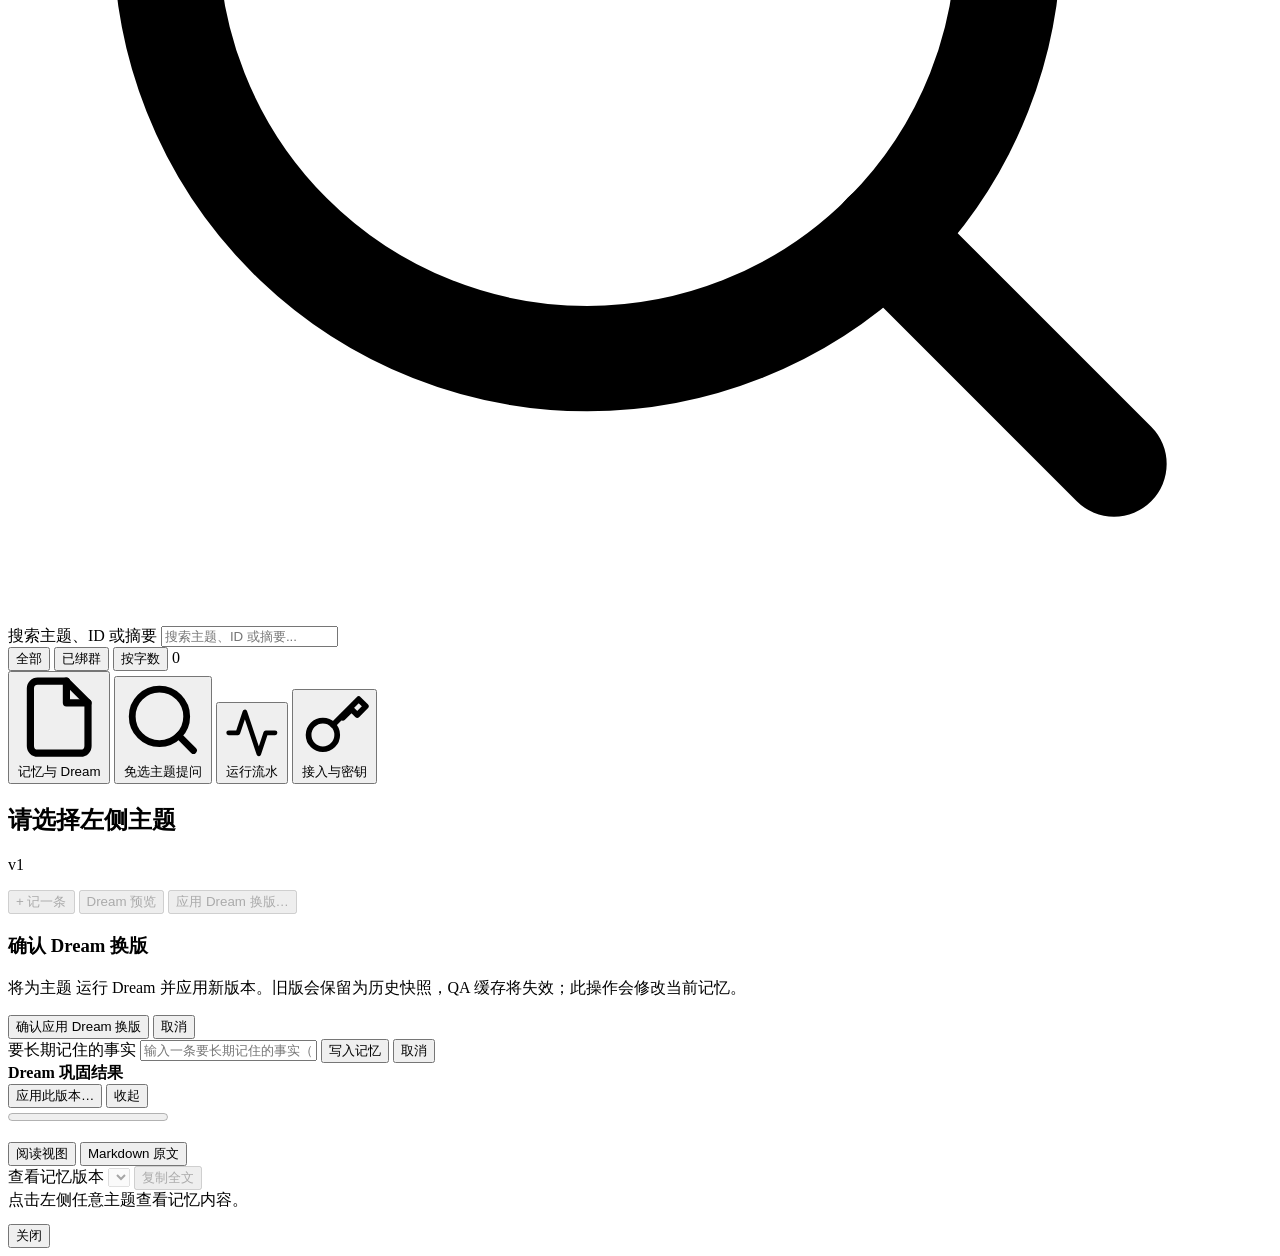
==== commit e2b57f71: "feat: add managed API keys, scoped RBAC, and Studio integration center" ====
--- a/src/hermes_topic_memory/studio_assets/index.html
+++ b/src/hermes_topic_memory/studio_assets/index.html
@@ -94,6 +94,10 @@
             <svg aria-hidden="true" focusable="false" class="icon-xs" viewBox="0 0 24 24" fill="none" stroke="currentColor" stroke-width="2" stroke-linecap="round" stroke-linejoin="round"><polyline points="22 12 18 12 15 21 9 3 6 12 2 12"/></svg>
             <span>运行流水</span>
           </button>
+          <button id="tab-keys" class="tab" data-tab="keys" type="button" role="tab" aria-selected="false" aria-controls="panel-keys" tabindex="-1">
+            <svg aria-hidden="true" focusable="false" class="icon-xs" viewBox="0 0 24 24" fill="none" stroke="currentColor" stroke-width="2" stroke-linecap="round" stroke-linejoin="round"><circle cx="8" cy="15" r="5"/><path d="m11.5 11.5 9-9L23 5l-3 3-2-2-3 3"/></svg>
+            <span>接入与密钥</span>
+          </button>
         </nav>
 
         <!-- Tab 1: Topic Detail + Remember + Dream -->
@@ -109,7 +113,7 @@
             </div>
             <div class="action-row">
               <button id="btn-toggle-remember" class="btn btn-ghost btn-sm" type="button" aria-controls="remember-drawer" aria-expanded="false" disabled>+ 记一条</button>
-              <button id="btn-dream-preview" class="btn btn-purple btn-sm" type="button" disabled>Dream 预览</button>
+              <button id="btn-dream-preview" class="btn btn-purple-outline btn-sm" type="button" disabled>Dream 预览</button>
               <button id="btn-dream-apply" class="btn btn-primary btn-sm" type="button" aria-controls="dream-apply-confirm" aria-expanded="false" disabled>应用 Dream 换版…</button>
             </div>
           </div>
@@ -139,7 +143,7 @@
                 <strong id="dream-status-title" role="status" aria-live="polite">Dream 巩固结果</strong>
               </div>
               <div class="dream-head-actions">
-                <button id="btn-dream-commit-inline" class="btn btn-primary btn-xs hidden" type="button" aria-controls="dream-apply-confirm" aria-expanded="false">应用此版本…</button>
+                <button id="btn-dream-commit-inline" class="btn btn-purple-outline btn-xs hidden" type="button" aria-controls="dream-apply-confirm" aria-expanded="false">应用此版本…</button>
                 <button id="btn-dream-close" class="btn btn-ghost btn-xs" type="button">收起</button>
               </div>
             </div>
@@ -223,6 +227,8 @@
                   <option value="auth_failed">认证失败</option>
                   <option value="sso_login">SSO 登录</option>
                   <option value="sso_logout">SSO 退出</option>
+                  <option value="key_create">创建密钥</option>
+                  <option value="key_revoke">吊销密钥</option>
                 </select>
               </div>
               <div class="log-filter">
@@ -287,6 +293,106 @@
             </div>
           </details>
         </div>
+
+        <!-- Tab 4: Keys & Client Integration -->
+        <div id="panel-keys" class="tab-panel hidden" role="tabpanel" aria-labelledby="tab-keys" tabindex="0" hidden>
+          <header class="keys-intro">
+            <h2>让每个 Agent 使用自己的密钥</h2>
+            <p class="muted small">按任务分配权限与主题范围。接入配置使用当前站点，无需共享全局管理密钥。</p>
+          </header>
+          <p id="keys-permission-note" class="permission-note" role="note">创建、查看和吊销密钥需要管理员权限。你仍可复制接入配置；请向管理员申请与任务匹配的密钥。</p>
+
+          <section id="key-secret-card" class="key-secret-card hidden" aria-labelledby="key-secret-title" aria-describedby="key-secret-warning" hidden>
+            <div class="log-col-head">
+              <h3 id="key-secret-title">密钥已创建 · 请立即保存</h3>
+              <span class="pill pill-amber">仅此一次</span>
+            </div>
+            <p id="key-secret-warning" class="key-secret-warning">明文密钥仅显示这一次，关闭后无法再次查看。下方配置也会使用这把密钥；关闭或退出后会清除页面中的明文。</p>
+            <pre id="key-secret-value" class="key-secret-value" tabindex="0" aria-label="新建 API 密钥明文"></pre>
+            <div class="action-row">
+              <button id="btn-key-copy" class="btn btn-primary" type="button">复制密钥</button>
+              <button id="btn-key-dismiss" class="btn btn-ghost" type="button">关闭并清除明文</button>
+            </div>
+          </section>
+
+          <div id="keys-workspace" class="keys-workspace integration-only">
+            <section id="key-admin-create" class="log-col key-create-card hidden" aria-labelledby="key-create-heading" hidden>
+              <h3 id="key-create-heading">创建 API 密钥</h3>
+              <p class="muted small logs-intro">一把密钥对应一个 Agent 或协作者。建议从最小权限开始。</p>
+              <form id="key-create-form" aria-label="创建 API 密钥">
+                <fieldset id="key-create-fields" class="key-form-fields">
+                  <legend class="sr-only">密钥权限与有效期</legend>
+                  <div class="log-filter">
+                    <label for="key-name">名称</label>
+                    <input id="key-name" name="name" type="text" maxlength="80" required autocomplete="off" placeholder="例如：项目召回助手" aria-describedby="key-name-help key-create-error" />
+                    <p id="key-name-help" class="muted small field-help">1–80 字，用名称辨认调用来源，不要填写密钥或密码。</p>
+                  </div>
+                  <div class="log-filter">
+                    <label for="key-role">权限</label>
+                    <select id="key-role" name="role" required aria-describedby="key-create-error">
+                      <option value="read">只读召回</option>
+                      <option value="write">读写与 Dream</option>
+                      <option value="admin">完全管理</option>
+                    </select>
+                  </div>
+                  <div class="log-filter">
+                    <label for="key-topics">允许的主题 ID（可选）</label>
+                    <input id="key-topics" name="allowed_topics" type="text" list="key-topic-options" autocomplete="off" placeholder="留空 = 全部主题" aria-describedby="key-topics-help key-create-error" />
+                    <datalist id="key-topic-options"></datalist>
+                    <p id="key-topics-help" class="muted small field-help">留空允许全部主题；从建议中选择主题 ID，多个 ID 用逗号分隔。仅接受当前可用的主题。</p>
+                  </div>
+                  <div class="log-filter">
+                    <label for="key-expiry">有效期</label>
+                    <select id="key-expiry" name="expires_in_days" aria-describedby="key-create-error">
+                      <option value="">永不过期</option>
+                      <option value="7">7 天</option>
+                      <option value="30">30 天</option>
+                      <option value="90">90 天</option>
+                      <option value="365">365 天</option>
+                    </select>
+                  </div>
+                  <button id="btn-key-create" class="btn btn-primary" type="submit">创建密钥</button>
+                </fieldset>
+                <p id="key-create-status" class="muted small field-help" role="status" aria-live="polite"></p>
+                <p id="key-create-error" class="error-text hidden" role="alert"></p>
+              </form>
+            </section>
+
+            <section class="log-col integration-card" aria-labelledby="integration-heading">
+              <div class="log-col-head">
+                <h3 id="integration-heading">复制配置，接入你的客户端</h3>
+                <button id="btn-config-copy" class="btn btn-ghost btn-sm" type="button">复制配置</button>
+              </div>
+              <div id="integration-clients" class="segmented integration-clients" role="tablist" aria-label="接入客户端">
+                <button id="client-hermes" class="seg-btn active" data-client="hermes" type="button" role="tab" aria-selected="true" aria-controls="integration-config-panel" tabindex="0">Hermes</button>
+                <button id="client-omp" class="seg-btn" data-client="omp" type="button" role="tab" aria-selected="false" aria-controls="integration-config-panel" tabindex="-1">OMP (Pi)</button>
+                <button id="client-opencode" class="seg-btn" data-client="opencode" type="button" role="tab" aria-selected="false" aria-controls="integration-config-panel" tabindex="-1">OpenCode</button>
+                <button id="client-codex" class="seg-btn" data-client="codex" type="button" role="tab" aria-selected="false" aria-controls="integration-config-panel" tabindex="-1">Codex</button>
+                <button id="client-curl" class="seg-btn" data-client="curl" type="button" role="tab" aria-selected="false" aria-controls="integration-config-panel" tabindex="-1">curl</button>
+              </div>
+              <div id="integration-config-panel" class="integration-config-panel" role="tabpanel" aria-labelledby="client-hermes" tabindex="0">
+                <p id="integration-instructions" class="muted small logs-intro"></p>
+                <p id="integration-token-note" class="integration-token-note small" role="status" aria-live="polite"></p>
+                <pre id="integration-config" class="code-box integration-config" aria-label="客户端接入配置"></pre>
+              </div>
+            </section>
+          </div>
+
+          <section id="key-admin-list" class="log-col key-list-card hidden" aria-labelledby="key-list-heading" hidden>
+            <div class="log-col-head">
+              <h3 id="key-list-heading">已分发的 API 密钥</h3>
+              <span id="key-count" class="pill pill-gray">0 把</span>
+              <button id="btn-keys-refresh" class="btn btn-ghost btn-sm" type="button">刷新密钥</button>
+            </div>
+            <p id="keys-loading" class="muted small logs-intro" role="status" aria-live="polite"></p>
+            <div id="keys-error" class="inline-error hidden" role="alert">
+              <p id="keys-error-message"></p>
+              <button id="btn-keys-retry" class="btn btn-ghost btn-sm" type="button">重试</button>
+            </div>
+            <p id="keys-empty" class="muted small hidden">尚未创建 API 密钥。使用上方表单，为第一个 Agent 分配独立权限，再复制接入配置。</p>
+            <ul id="key-list" class="key-list" aria-label="API 密钥与权限" aria-busy="false"></ul>
+          </section>
+        </div>
       </section>
     </main>
   </div>
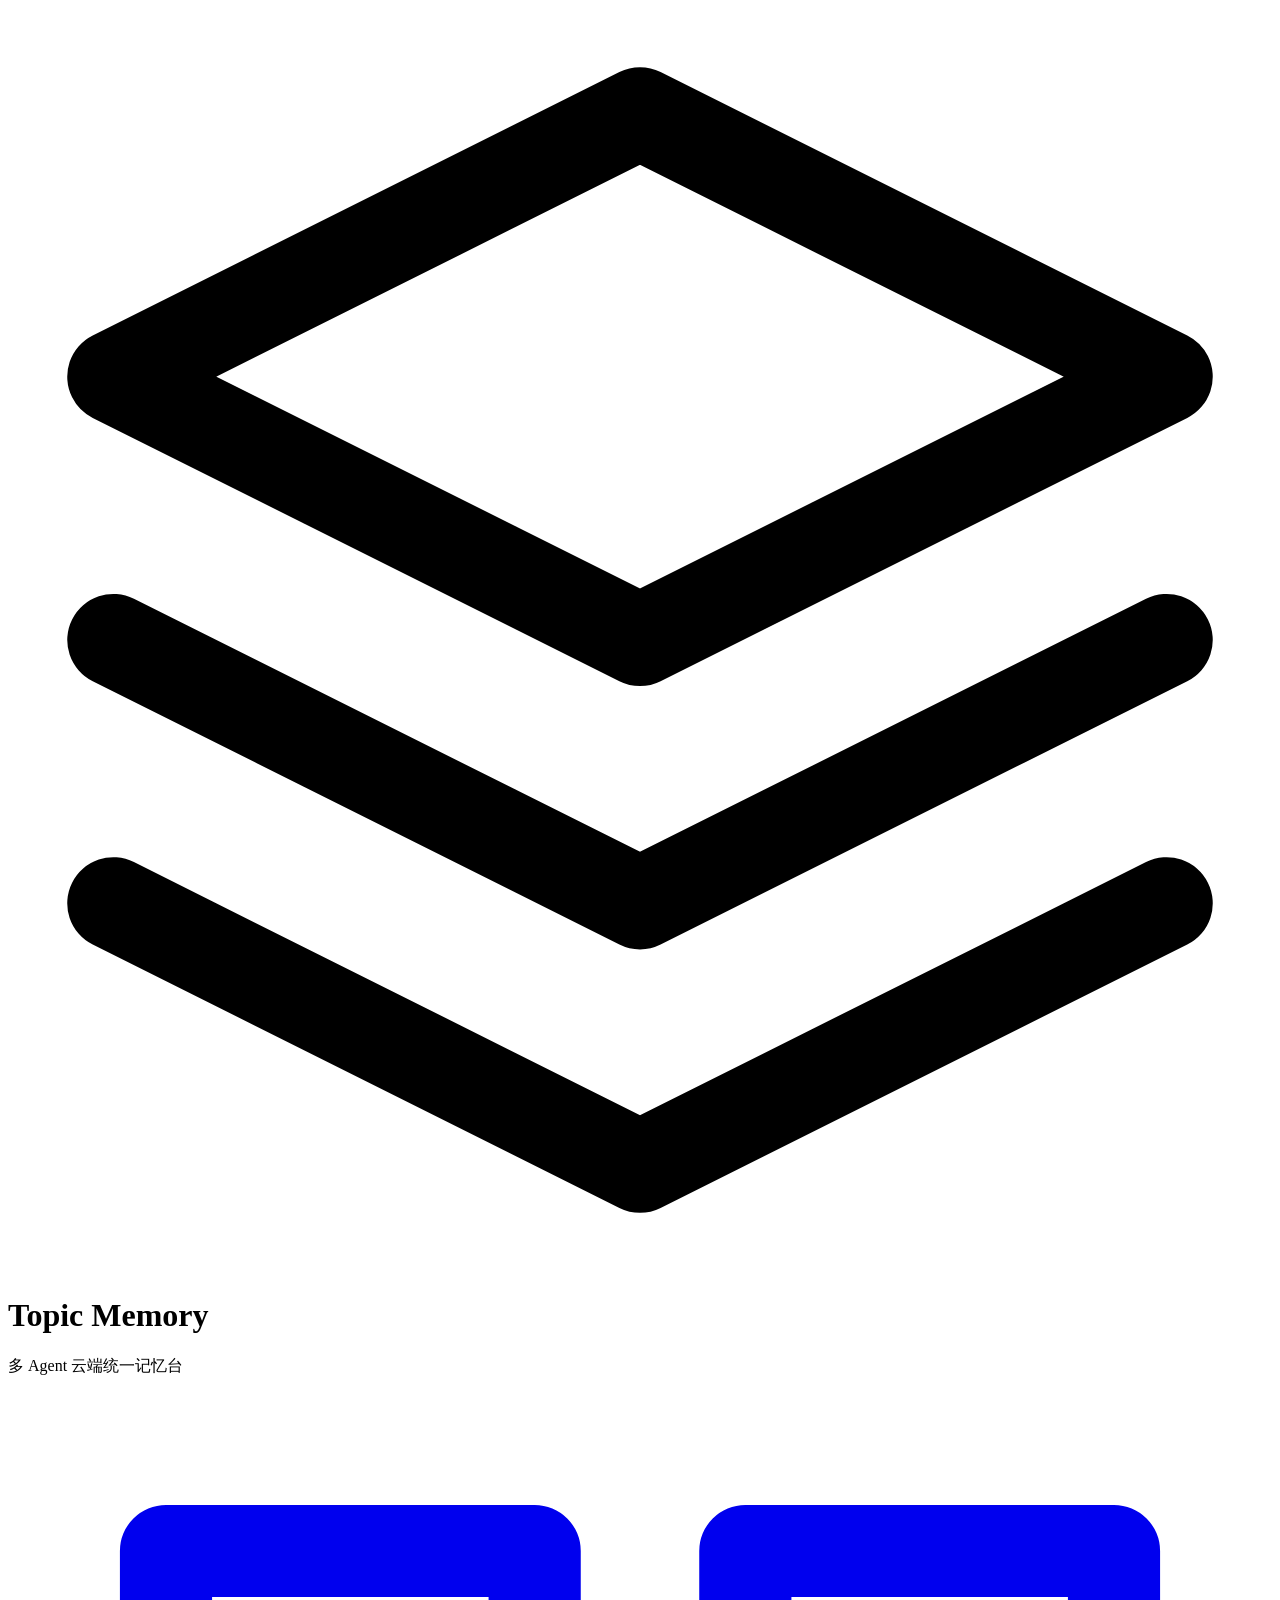
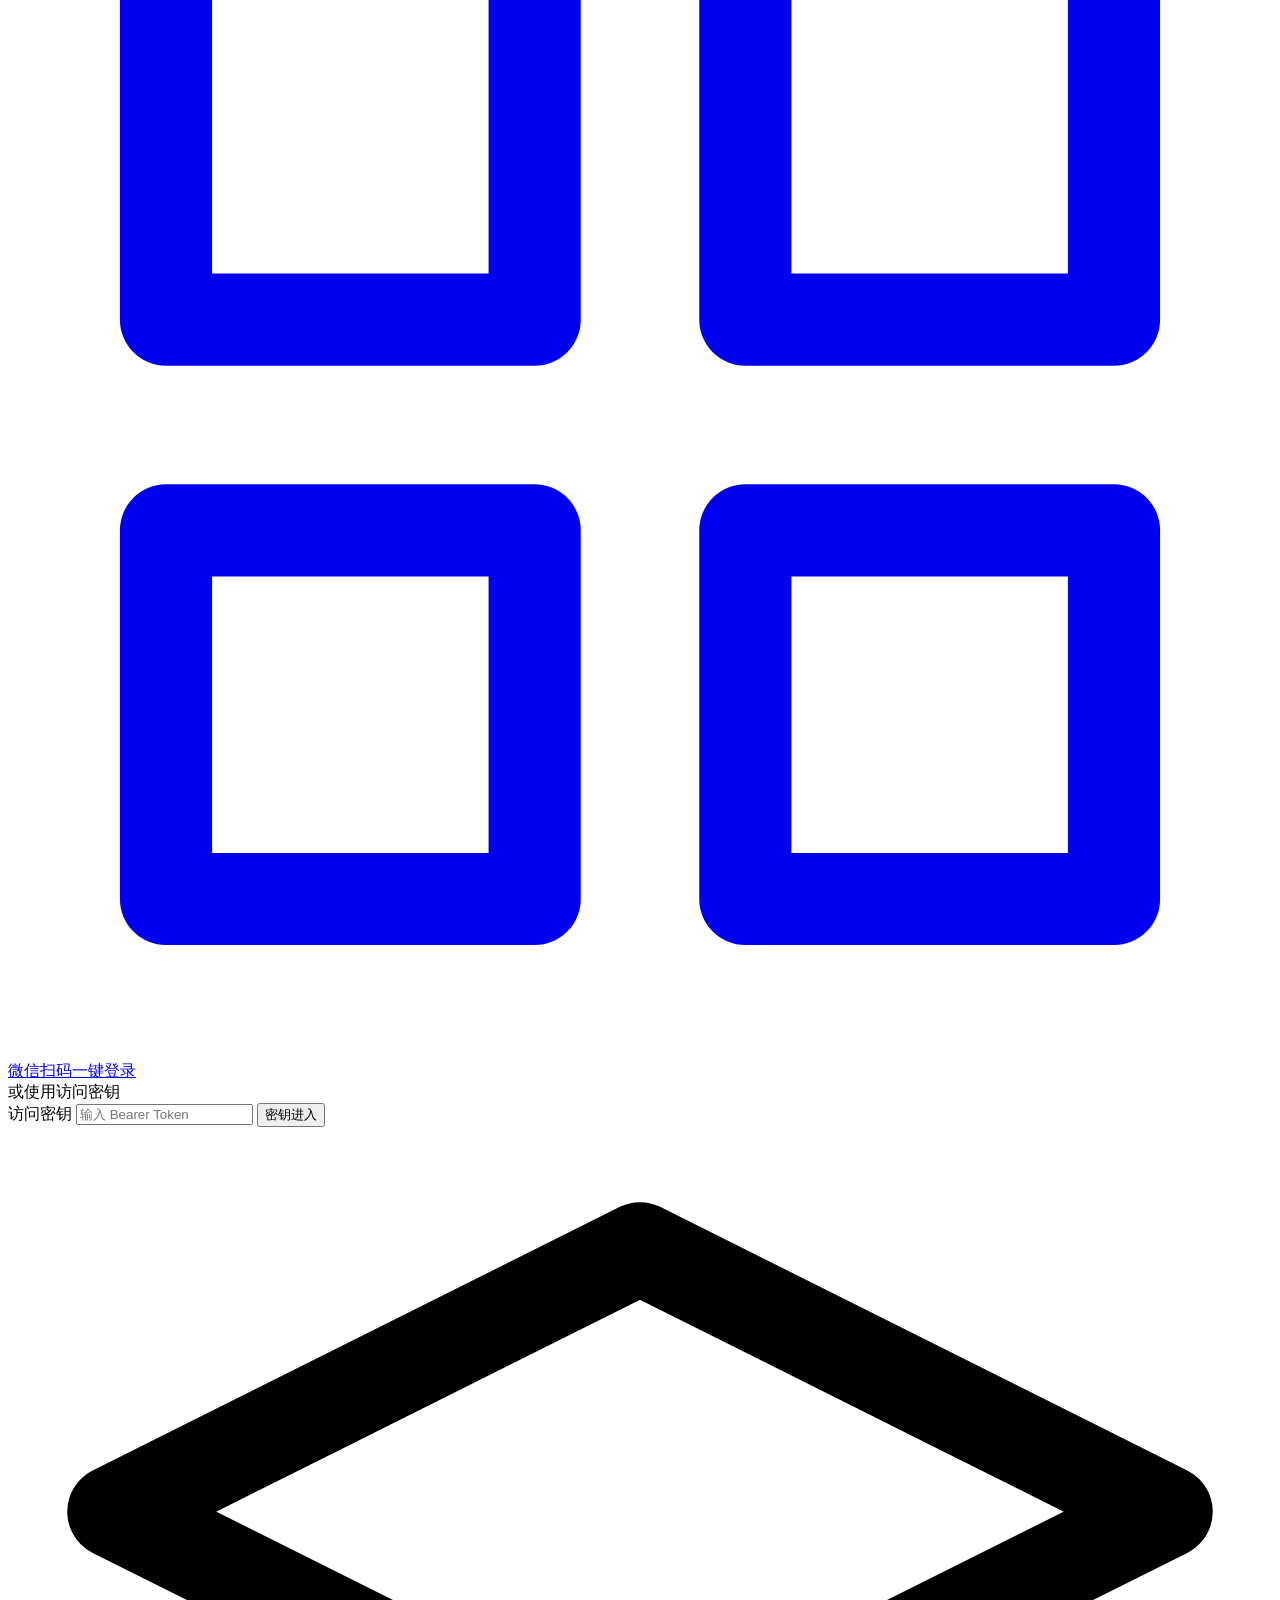
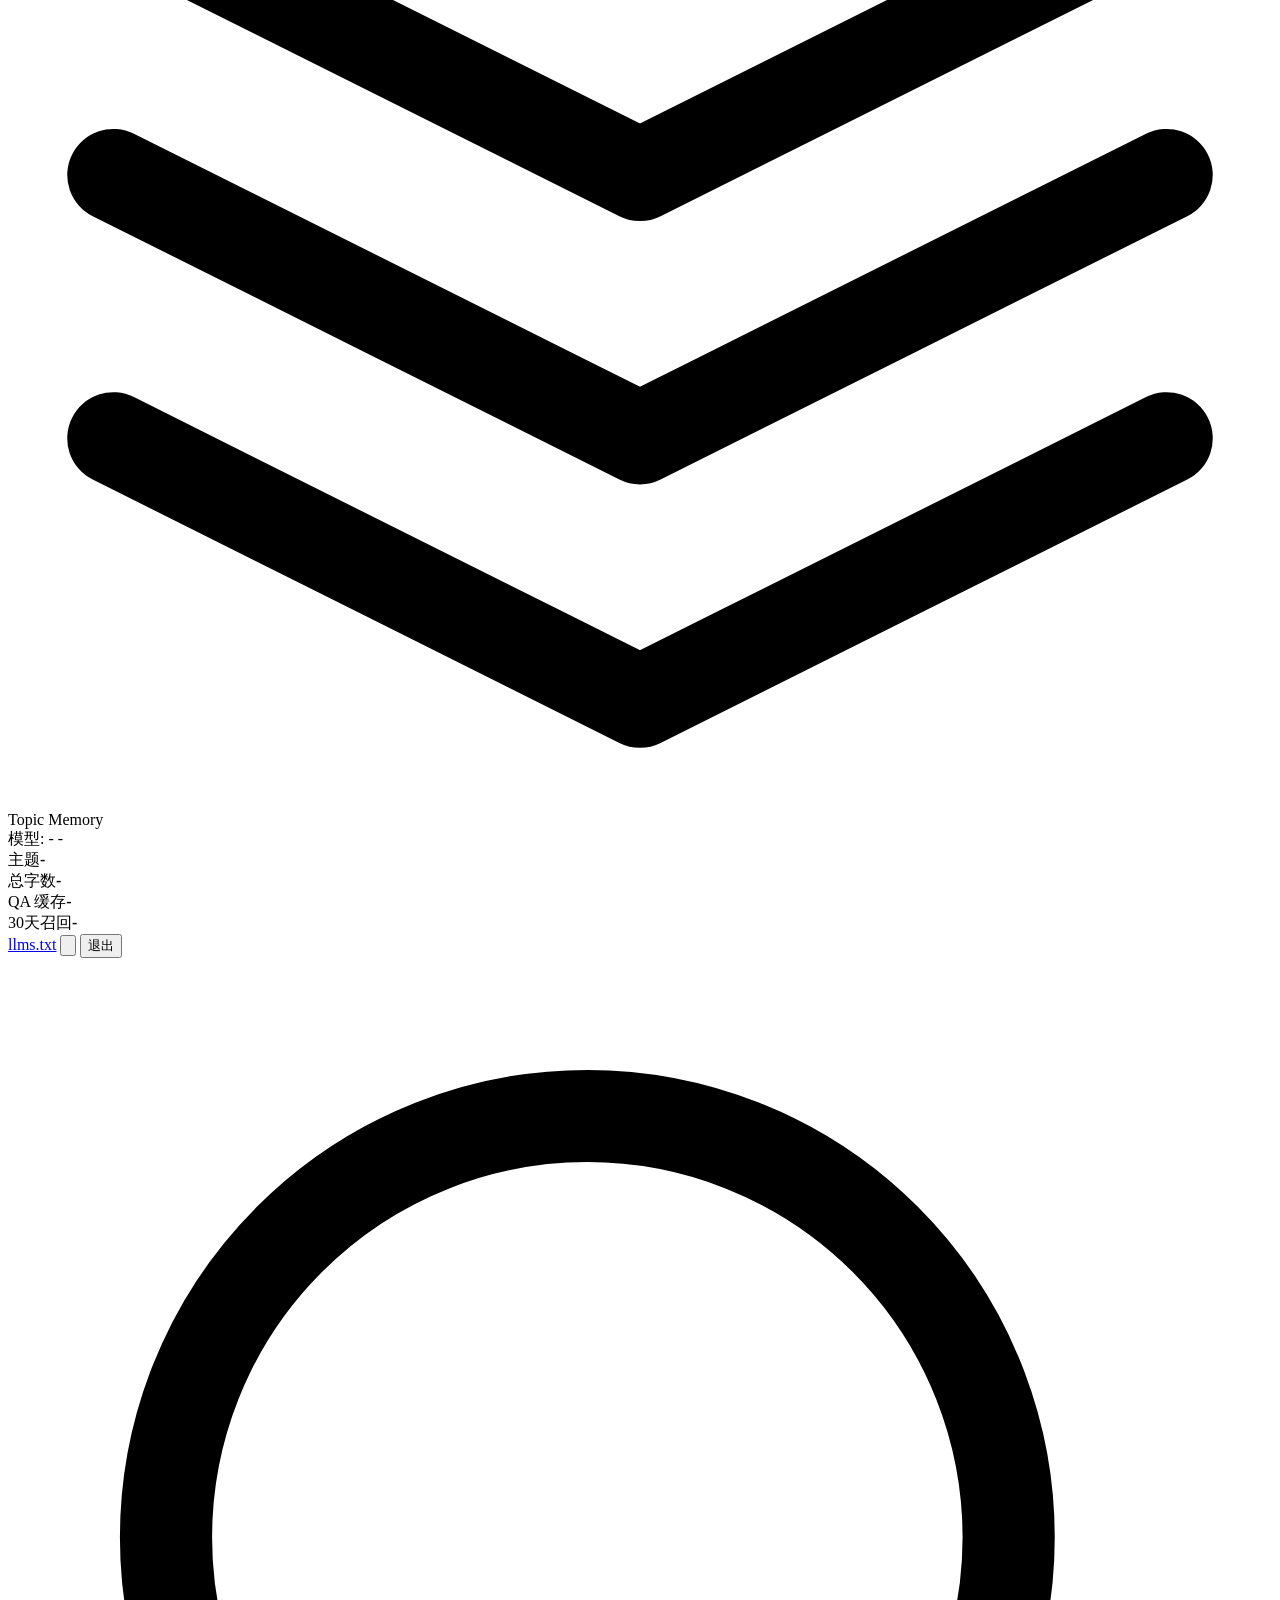
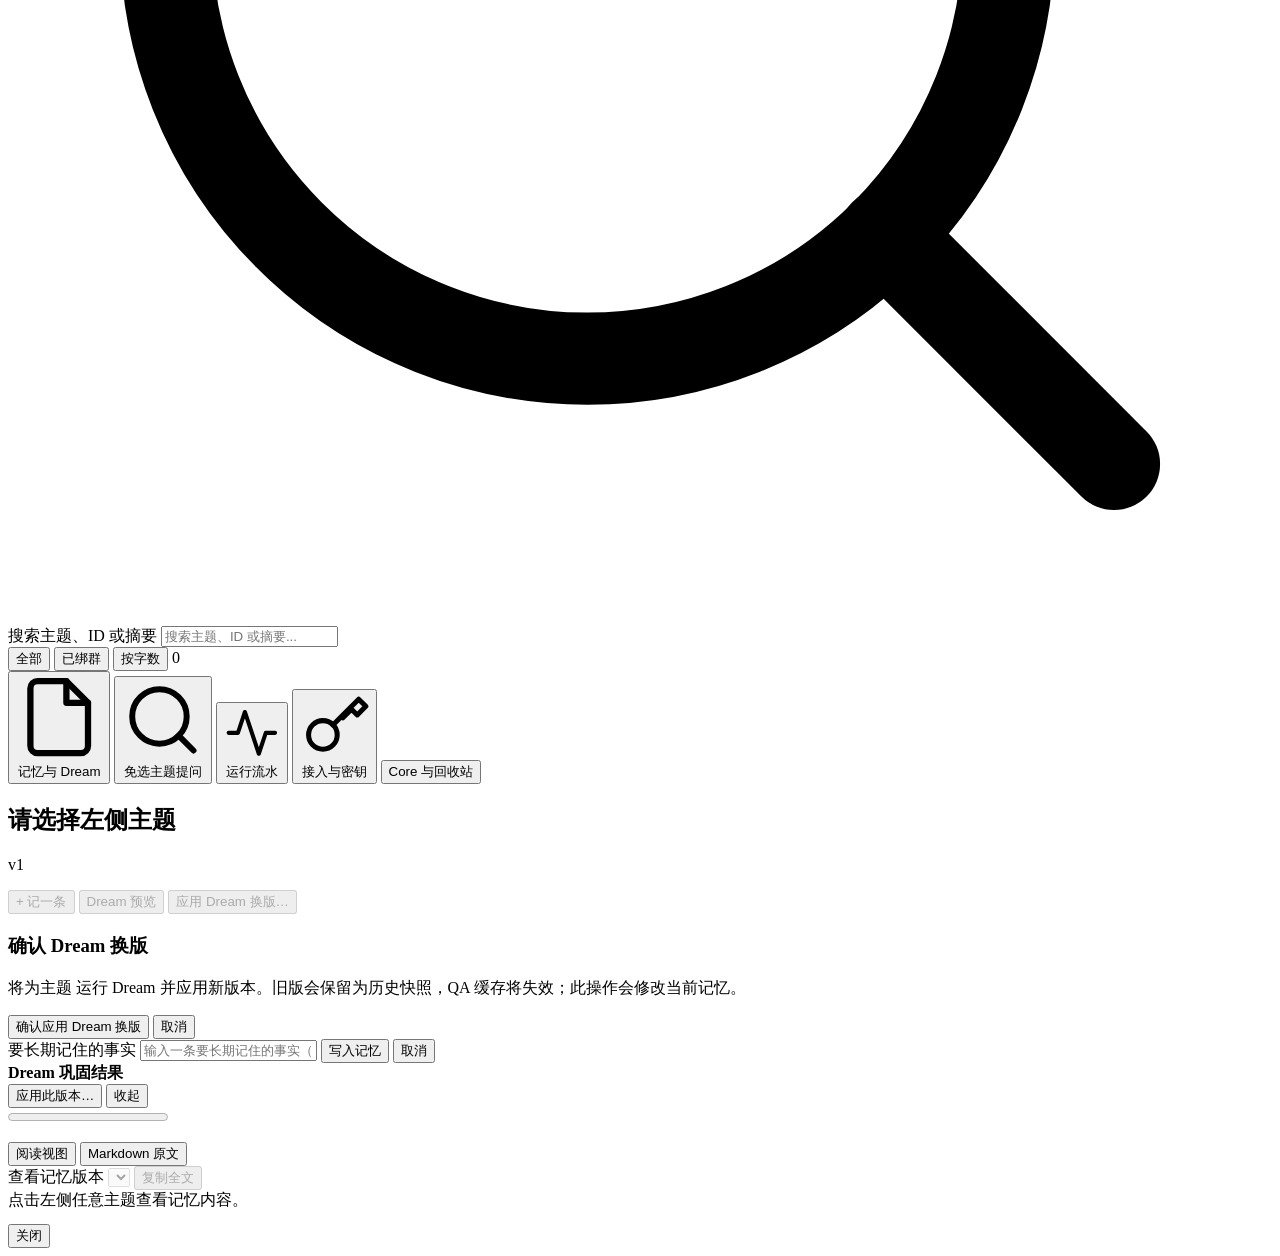
==== commit 3480f891: "Complete Studio P2 management and cache catalog snapshots" ====
--- a/src/hermes_topic_memory/studio_assets/index.html
+++ b/src/hermes_topic_memory/studio_assets/index.html
@@ -11,7 +11,7 @@
     <div class="auth-card">
       <div class="brand-row">
         <div class="brand-mark">
-          <svg aria-hidden="true" focusable="false" class="icon-lg" viewBox="0 0 24 24" fill="none" stroke="currentColor" stroke-width="2" stroke-linecap="round" stroke-linejoin="round"><path d="M12 2L2 7l10 5 10-5-10-5z"/><polyline points="2 17 12 22 22 17"/><polyline points="2 12 12 17 22 12"/></svg>
+          <svg aria-hidden="true" focusable="false" class="icon-lg" viewBox="0 0 24 24" fill="none" stroke="currentColor" stroke-width="1.75" stroke-linecap="round" stroke-linejoin="round"><path d="M12 2L2 7l10 5 10-5-10-5z"/><polyline points="2 17 12 22 22 17"/><polyline points="2 12 12 17 22 12"/></svg>
         </div>
         <div>
           <h1>Topic Memory</h1>
@@ -20,7 +20,7 @@
       </div>
       <div id="sso-entry-wrap" class="sso-entry hidden">
         <a href="/api/sso/start" class="btn btn-primary full-width">
-          <svg aria-hidden="true" focusable="false" class="icon-sm" viewBox="0 0 24 24" fill="none" stroke="currentColor" stroke-width="2" stroke-linecap="round" stroke-linejoin="round"><rect x="3" y="3" width="7" height="7"/><rect x="14" y="3" width="7" height="7"/><rect x="14" y="14" width="7" height="7"/><rect x="3" y="14" width="7" height="7"/></svg>
+          <svg aria-hidden="true" focusable="false" class="icon-sm" viewBox="0 0 24 24" fill="none" stroke="currentColor" stroke-width="1.75" stroke-linecap="round" stroke-linejoin="round"><rect x="3" y="3" width="7" height="7"/><rect x="14" y="3" width="7" height="7"/><rect x="14" y="14" width="7" height="7"/><rect x="3" y="14" width="7" height="7"/></svg>
           <span>微信扫码一键登录</span>
         </a>
         <div class="divider"><span>或使用访问密钥</span></div>
@@ -38,7 +38,7 @@
     <header class="topbar">
       <div class="topbar-left">
         <div class="brand-mark-sm">
-          <svg aria-hidden="true" focusable="false" class="icon-sm" viewBox="0 0 24 24" fill="none" stroke="currentColor" stroke-width="2.2" stroke-linecap="round" stroke-linejoin="round"><path d="M12 2L2 7l10 5 10-5-10-5z"/><polyline points="2 17 12 22 22 17"/><polyline points="2 12 12 17 22 12"/></svg>
+          <svg aria-hidden="true" focusable="false" class="icon-sm" viewBox="0 0 24 24" fill="none" stroke="currentColor" stroke-width="1.75" stroke-linecap="round" stroke-linejoin="round"><path d="M12 2L2 7l10 5 10-5-10-5z"/><polyline points="2 17 12 22 22 17"/><polyline points="2 12 12 17 22 12"/></svg>
         </div>
         <span class="brand-title">Topic Memory</span>
         <div class="runtime-pills">
@@ -56,7 +56,7 @@
         <a href="/llms.txt" target="_blank" rel="noopener" class="btn btn-ghost btn-sm" title="Agent MCP 接入说明 (llms.txt)">llms.txt</a>
         <span id="user-badge" class="pill pill-green"></span>
         <button id="btn-refresh" class="btn btn-icon" type="button" title="刷新全部数据" aria-label="刷新全部数据">
-          <svg aria-hidden="true" focusable="false" class="icon-sm" viewBox="0 0 24 24" fill="none" stroke="currentColor" stroke-width="2" stroke-linecap="round" stroke-linejoin="round"><polyline points="23 4 23 10 17 10"/><polyline points="1 20 1 14 7 14"/><path d="M3.51 9a9 9 0 0 1 14.85-3.36L23 10M1 14l4.64 4.36A9 9 0 0 0 20.49 15"/></svg>
+          <svg aria-hidden="true" focusable="false" class="icon-sm" viewBox="0 0 24 24" fill="none" stroke="currentColor" stroke-width="1.75" stroke-linecap="round" stroke-linejoin="round"><polyline points="23 4 23 10 17 10"/><polyline points="1 20 1 14 7 14"/><path d="M3.51 9a9 9 0 0 1 14.85-3.36L23 10M1 14l4.64 4.36A9 9 0 0 0 20.49 15"/></svg>
         </button>
         <button id="btn-logout" class="btn btn-ghost btn-sm" type="button">退出</button>
       </div>
@@ -66,7 +66,7 @@
       <aside class="sidebar">
         <div class="sidebar-head">
           <div class="search-wrap">
-            <svg aria-hidden="true" focusable="false" class="search-icon" viewBox="0 0 24 24" fill="none" stroke="currentColor" stroke-width="2" stroke-linecap="round" stroke-linejoin="round"><circle cx="11" cy="11" r="8"/><line x1="21" y1="21" x2="16.65" y2="16.65"/></svg>
+            <svg aria-hidden="true" focusable="false" class="search-icon" viewBox="0 0 24 24" fill="none" stroke="currentColor" stroke-width="1.75" stroke-linecap="round" stroke-linejoin="round"><circle cx="11" cy="11" r="8"/><line x1="21" y1="21" x2="16.65" y2="16.65"/></svg>
             <label for="topic-search" class="sr-only">搜索主题、ID 或摘要</label>
             <input id="topic-search" type="search" placeholder="搜索主题、ID 或摘要..." />
           </div>
@@ -76,6 +76,23 @@
             <button class="filter-chip" data-filter="largest" type="button" aria-pressed="false">按字数</button>
             <span id="sidebar-count" class="sidebar-count">0</span>
           </div>
+          <button id="btn-topic-create" class="btn btn-ghost btn-sm hidden" type="button" aria-controls="topic-create-form" aria-expanded="false" hidden>+ 新建主题</button>
+          <form id="topic-create-form" class="topic-form topic-create-form hidden" aria-label="新建主题" hidden>
+            <label for="topic-create-id">主题 ID</label>
+            <input id="topic-create-id" name="topic_id" required pattern="[a-z0-9]+(-[a-z0-9]+)*" placeholder="project-notes" aria-describedby="topic-create-id-help" />
+            <p id="topic-create-id-help" class="muted small">小写字母、数字与连字符，创建后不可修改。</p>
+            <label for="topic-create-name">主题名称</label>
+            <input id="topic-create-name" name="display_name" required />
+            <label for="topic-create-aliases">别名（可选，逗号分隔）</label>
+            <input id="topic-create-aliases" name="aliases" />
+            <label for="topic-create-body">初始正文</label>
+            <textarea id="topic-create-body" name="body" rows="5" required></textarea>
+            <p id="topic-create-status" class="topic-status small hidden" role="status" aria-live="polite" hidden></p>
+            <div class="action-row">
+              <button id="btn-topic-create-submit" class="btn btn-primary btn-sm" type="submit">创建主题</button>
+              <button id="btn-topic-create-cancel" class="btn btn-ghost btn-sm" type="button">取消</button>
+            </div>
+          </form>
         </div>
         <div id="topic-list" class="topic-list"></div>
       </aside>
@@ -83,20 +100,23 @@
       <section class="content">
         <nav id="studio-tabs" class="tabs" role="tablist" aria-label="记忆工作台">
           <button id="tab-topic" class="tab active" data-tab="topic" type="button" role="tab" aria-selected="true" aria-controls="panel-topic" tabindex="0">
-            <svg aria-hidden="true" focusable="false" class="icon-xs" viewBox="0 0 24 24" fill="none" stroke="currentColor" stroke-width="2" stroke-linecap="round" stroke-linejoin="round"><path d="M14 2H6a2 2 0 0 0-2 2v16a2 2 0 0 0 2 2h12a2 2 0 0 0 2-2V8z"/><polyline points="14 2 14 8 20 8"/></svg>
+            <svg aria-hidden="true" focusable="false" class="icon-xs" viewBox="0 0 24 24" fill="none" stroke="currentColor" stroke-width="1.75" stroke-linecap="round" stroke-linejoin="round"><path d="M14 2H6a2 2 0 0 0-2 2v16a2 2 0 0 0 2 2h12a2 2 0 0 0 2-2V8z"/><polyline points="14 2 14 8 20 8"/></svg>
             <span>记忆与 Dream</span>
           </button>
           <button id="tab-ask" class="tab" data-tab="ask" type="button" role="tab" aria-selected="false" aria-controls="panel-ask" tabindex="-1">
-            <svg aria-hidden="true" focusable="false" class="icon-xs" viewBox="0 0 24 24" fill="none" stroke="currentColor" stroke-width="2" stroke-linecap="round" stroke-linejoin="round"><circle cx="11" cy="11" r="8"/><line x1="21" y1="21" x2="16.65" y2="16.65"/></svg>
+            <svg aria-hidden="true" focusable="false" class="icon-xs" viewBox="0 0 24 24" fill="none" stroke="currentColor" stroke-width="1.75" stroke-linecap="round" stroke-linejoin="round"><circle cx="11" cy="11" r="8"/><line x1="21" y1="21" x2="16.65" y2="16.65"/></svg>
             <span>免选主题提问</span>
           </button>
           <button id="tab-logs" class="tab" data-tab="logs" type="button" role="tab" aria-selected="false" aria-controls="panel-logs" tabindex="-1">
-            <svg aria-hidden="true" focusable="false" class="icon-xs" viewBox="0 0 24 24" fill="none" stroke="currentColor" stroke-width="2" stroke-linecap="round" stroke-linejoin="round"><polyline points="22 12 18 12 15 21 9 3 6 12 2 12"/></svg>
+            <svg aria-hidden="true" focusable="false" class="icon-xs" viewBox="0 0 24 24" fill="none" stroke="currentColor" stroke-width="1.75" stroke-linecap="round" stroke-linejoin="round"><polyline points="22 12 18 12 15 21 9 3 6 12 2 12"/></svg>
             <span>运行流水</span>
           </button>
           <button id="tab-keys" class="tab" data-tab="keys" type="button" role="tab" aria-selected="false" aria-controls="panel-keys" tabindex="-1">
-            <svg aria-hidden="true" focusable="false" class="icon-xs" viewBox="0 0 24 24" fill="none" stroke="currentColor" stroke-width="2" stroke-linecap="round" stroke-linejoin="round"><circle cx="8" cy="15" r="5"/><path d="m11.5 11.5 9-9L23 5l-3 3-2-2-3 3"/></svg>
+            <svg aria-hidden="true" focusable="false" class="icon-xs" viewBox="0 0 24 24" fill="none" stroke="currentColor" stroke-width="1.75" stroke-linecap="round" stroke-linejoin="round"><circle cx="8" cy="15" r="5"/><path d="m11.5 11.5 9-9L23 5l-3 3-2-2-3 3"/></svg>
             <span>接入与密钥</span>
+          </button>
+          <button id="tab-admin" class="tab" data-tab="admin" type="button" role="tab" aria-selected="false" aria-controls="panel-admin" tabindex="-1">
+            <span>Core 与回收站</span>
           </button>
         </nav>
 
@@ -115,8 +135,41 @@
               <button id="btn-toggle-remember" class="btn btn-ghost btn-sm" type="button" aria-controls="remember-drawer" aria-expanded="false" disabled>+ 记一条</button>
               <button id="btn-dream-preview" class="btn btn-purple-outline btn-sm" type="button" disabled>Dream 预览</button>
               <button id="btn-dream-apply" class="btn btn-primary btn-sm" type="button" aria-controls="dream-apply-confirm" aria-expanded="false" disabled>应用 Dream 换版…</button>
-            </div>
-          </div>
+              <button id="btn-topic-bindings" class="btn btn-ghost btn-sm hidden" type="button" aria-controls="topic-bindings-panel" aria-expanded="false" hidden>绑定管理</button>
+              <button id="btn-topic-archive" class="btn btn-ghost btn-sm hidden" type="button" hidden>归档</button>
+              <button id="btn-topic-restore" class="btn btn-ghost btn-sm hidden" type="button" hidden>恢复主题</button>
+              <button id="btn-topic-trash" class="btn btn-danger-outline btn-sm hidden" type="button" aria-controls="topic-trash-confirm" aria-expanded="false" hidden>移至回收站…</button>
+            </div>
+          </div>
+          <p id="topic-admin-permission" class="permission-note hidden" hidden>主题创建、正文编辑、回滚、绑定与归档管理需要管理权限；当前为只读查看。</p>
+          <p id="topic-admin-status" class="topic-status small hidden" role="status" aria-live="polite" hidden></p>
+          <section id="topic-bindings-panel" class="topic-admin-card hidden" aria-labelledby="topic-bindings-title" hidden>
+            <h3 id="topic-bindings-title">上下文绑定</h3>
+            <ul id="topic-bindings-list" class="topic-bindings-list" aria-label="当前主题上下文绑定"></ul>
+            <form id="topic-bind-form" class="topic-form topic-bind-form">
+              <div class="topic-field">
+                <label for="topic-binding-type">绑定类型</label>
+                <select id="topic-binding-type" name="binding_type">
+                  <option value="chat_id">聊天 ID</option>
+                  <option value="repo_url">仓库 URL</option>
+                  <option value="workspace_path">工作区路径</option>
+                </select>
+              </div>
+              <div class="topic-field topic-field-grow">
+                <label for="topic-binding-value">绑定值</label>
+                <input id="topic-binding-value" name="binding_value" required />
+              </div>
+              <button id="btn-topic-bind" class="btn btn-primary btn-sm" type="submit">添加绑定</button>
+              <p id="topic-binding-status" class="topic-status small hidden" role="status" aria-live="polite" hidden></p>
+            </form>
+          </section>
+          <section id="topic-trash-confirm" class="topic-confirm hidden" aria-labelledby="topic-trash-message" hidden>
+            <p id="topic-trash-message">确认将主题移至回收站？正文和历史保留，可在回收站恢复。</p>
+            <div class="action-row">
+              <button id="btn-topic-trash-confirm" class="btn btn-danger-outline btn-sm" type="button">确认移至回收站</button>
+              <button id="btn-topic-trash-cancel" class="btn btn-ghost btn-sm" type="button">取消</button>
+            </div>
+          </section>
 
           <div id="dream-apply-confirm" class="dream-confirm hidden" role="region" aria-labelledby="dream-confirm-title" aria-describedby="dream-confirm-description">
             <h3 id="dream-confirm-title">确认 Dream 换版</h3>
@@ -164,9 +217,28 @@
             <div class="toolbar-right">
               <label for="version-select" class="sr-only">查看记忆版本</label>
               <select id="version-select" class="version-select" title="查看历史版本" disabled></select>
+              <button id="btn-topic-edit" class="btn btn-ghost btn-xs hidden" type="button" aria-controls="topic-editor-form" aria-expanded="false" hidden>编辑正文</button>
+              <button id="btn-topic-rollback" class="btn btn-danger-outline btn-xs hidden" type="button" aria-controls="topic-rollback-confirm" aria-expanded="false" hidden>回滚到此版本…</button>
               <button id="btn-copy-body" class="btn btn-ghost btn-xs" type="button" disabled>复制全文</button>
             </div>
           </div>
+          <section id="topic-rollback-confirm" class="topic-confirm hidden" aria-labelledby="topic-rollback-message" hidden>
+            <p id="topic-rollback-message"></p>
+            <div class="action-row">
+              <button id="btn-topic-rollback-confirm" class="btn btn-primary btn-sm" type="button">确认回滚并生成新版本</button>
+              <button id="btn-topic-rollback-cancel" class="btn btn-ghost btn-sm" type="button">取消</button>
+            </div>
+          </section>
+          <form id="topic-editor-form" class="topic-form topic-admin-card hidden" hidden>
+            <label for="topic-editor-body">主题完整正文（Markdown）</label>
+            <textarea id="topic-editor-body" class="topic-editor-body" name="body" rows="18" required aria-describedby="topic-editor-help"></textarea>
+            <p id="topic-editor-help" class="muted small">保存将生成新版本并保留历史；并发冲突不会覆盖您的草稿。</p>
+            <p id="topic-editor-status" class="topic-status small hidden" role="status" aria-live="polite" hidden></p>
+            <div class="action-row">
+              <button id="btn-topic-save" class="btn btn-primary btn-sm" type="submit">保存修改</button>
+              <button id="btn-topic-edit-cancel" class="btn btn-ghost btn-sm" type="button">取消</button>
+            </div>
+          </form>
 
           <div id="detail-pretty" class="pretty-body">点击左侧任意主题查看记忆内容。</div>
           <pre id="detail-raw" class="code-box memory-body hidden"></pre>
@@ -393,6 +465,63 @@
             <ul id="key-list" class="key-list" aria-label="API 密钥与权限" aria-busy="false"></ul>
           </section>
         </div>
+
+        <!-- Tab 5: Core / WhoAmI and Recycle Bin -->
+        <div id="panel-admin" class="tab-panel hidden" role="tabpanel" aria-labelledby="tab-admin" tabindex="0" hidden>
+          <p id="admin-permission-note" class="permission-note hidden" hidden>当前账号仅可阅读 Core / WhoAmI；初始化、编辑、回滚与回收站管理需要管理权限。</p>
+          <section class="admin-card" aria-labelledby="core-heading">
+            <div class="admin-card-head">
+              <div>
+                <h2 id="core-heading">Core / WhoAmI</h2>
+                <p class="muted small">跨主题核心记忆 · 最多 4000 字符，修改会保留历史版本。</p>
+              </div>
+              <div class="action-row">
+                <button id="btn-core-edit" class="btn btn-ghost btn-sm hidden" type="button" aria-controls="core-editor-form" aria-expanded="false" hidden>编辑正文</button>
+                <button id="btn-admin-refresh" class="btn btn-ghost btn-sm" type="button">刷新 Core 与回收站</button>
+              </div>
+            </div>
+            <p id="core-state" class="muted small" role="status" aria-live="polite">打开此页后加载 Core / WhoAmI。</p>
+            <div id="core-meta" class="meta-row"></div>
+            <p id="core-error" class="admin-error hidden" role="alert" hidden></p>
+            <button id="btn-core-initialize" class="btn btn-primary btn-sm hidden" type="button" aria-controls="core-editor-form" aria-expanded="false" hidden>初始化 Core / WhoAmI</button>
+            <form id="core-editor-form" class="admin-editor hidden" hidden>
+              <label for="core-editor-body">Core / WhoAmI 正文</label>
+              <textarea id="core-editor-body" name="body" rows="10" required aria-describedby="core-editor-help core-editor-status"></textarea>
+              <p id="core-editor-help" class="muted small">最多 4000 字符。保存时校验开始编辑时的当前版本；冲突不会丢弃草稿。</p>
+              <p id="core-editor-status" class="small" role="status" aria-live="polite"></p>
+              <div class="action-row">
+                <button id="btn-core-save" class="btn btn-primary btn-sm" type="submit">保存修改</button>
+                <button id="btn-core-edit-cancel" class="btn btn-ghost btn-sm" type="button">取消</button>
+              </div>
+            </form>
+            <div class="admin-history">
+              <label for="core-version-select">查看 Core 版本</label>
+              <select id="core-version-select" name="core-version" class="version-select" disabled></select>
+              <button id="btn-core-rollback" class="btn btn-purple-outline btn-sm hidden" type="button" aria-controls="core-rollback-confirm" aria-expanded="false" hidden>回滚到此版本</button>
+            </div>
+            <div id="core-rollback-confirm" class="admin-confirm hidden" role="region" aria-labelledby="core-rollback-message" hidden>
+              <p id="core-rollback-message"></p>
+              <div class="action-row">
+                <button id="btn-core-rollback-confirm" class="btn btn-primary btn-sm" type="button">确认回滚 Core / WhoAmI</button>
+                <button id="btn-core-rollback-cancel" class="btn btn-ghost btn-sm" type="button">取消</button>
+              </div>
+            </div>
+            <div id="core-body" class="pretty-body core-body" role="region" aria-label="Core / WhoAmI 正文" tabindex="0"></div>
+          </section>
+          <section id="recycle-bin-section" class="admin-card hidden" aria-labelledby="recycle-heading" hidden>
+            <div class="admin-card-head">
+              <div>
+                <h2 id="recycle-heading">回收站</h2>
+                <p class="muted small">恢复会保留移入前的状态；永久删除不可撤销。</p>
+              </div>
+              <span id="recycle-count" class="pill pill-gray">0 个主题</span>
+            </div>
+            <p id="recycle-status" class="muted small" role="status" aria-live="polite"></p>
+            <p id="recycle-error" class="admin-error hidden" role="alert" hidden></p>
+            <p id="recycle-empty" class="muted small hidden" hidden>回收站为空。</p>
+            <ul id="recycle-list" class="recycle-list" aria-label="已移入回收站的主题" aria-busy="false"></ul>
+          </section>
+        </div>
       </section>
     </main>
   </div>
